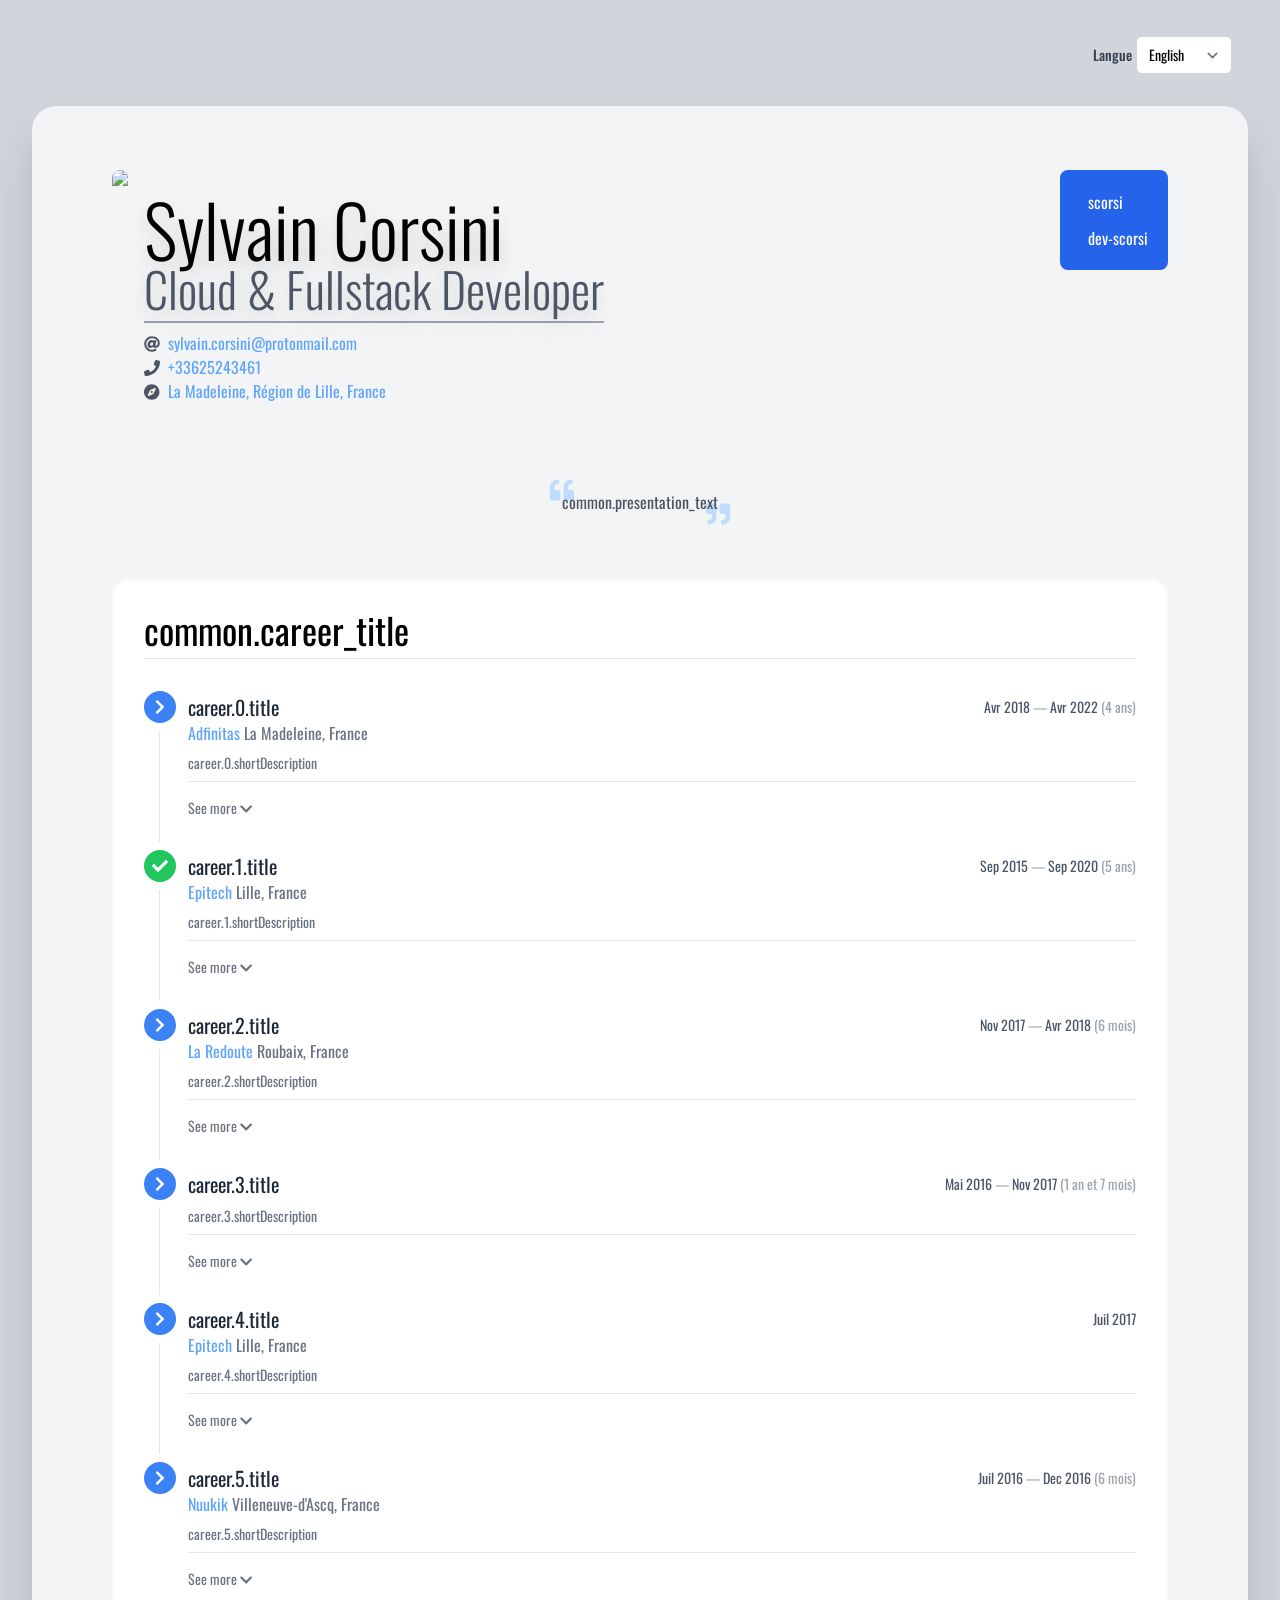
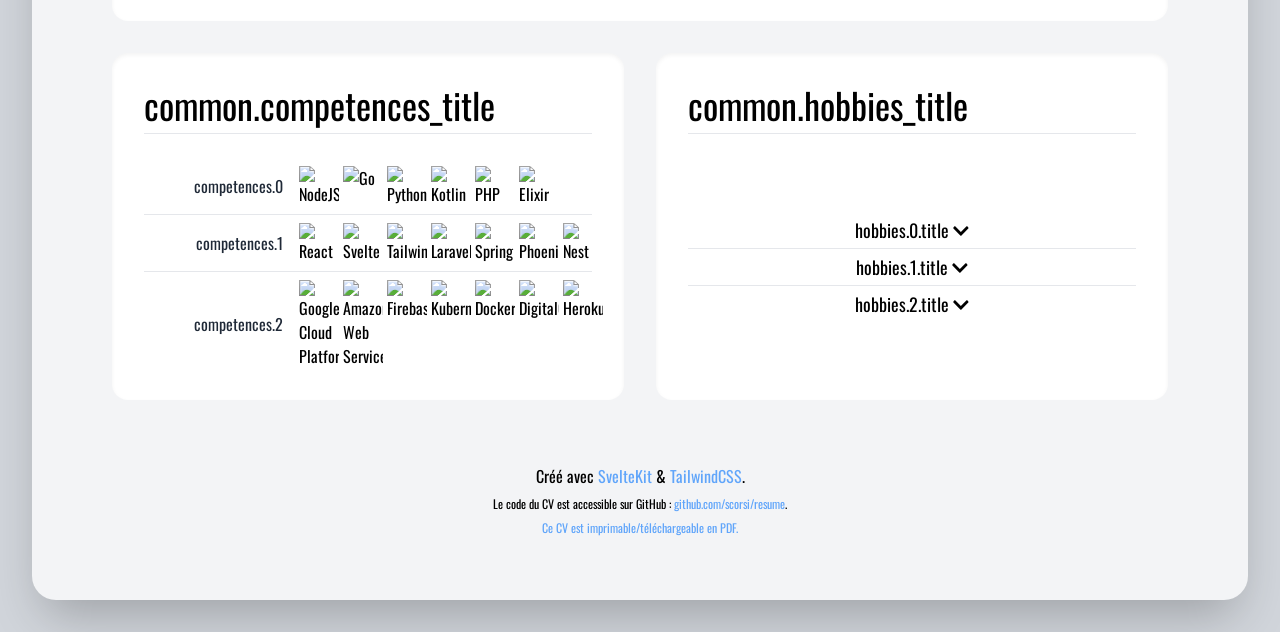
==== en/index.html @ 5e8c753b "Deploying to gh-pages from @ scorsi/resume@cdb790fc238e5018e1f8fc46936a801f0f5a28be 🚀" ====
<!DOCTYPE html>
<html lang="en" class="bg-gray-300 print:bg-white">
	<head>
		<meta charset="utf-8" />
		<meta name="description" content="" />
		<link rel="icon" href="https://scorsi.github.io/resume/favicon.png" />
		<meta name="viewport" content="width=device-width, initial-scale=1" />
		<title>Sylvain Corsini&#39;s Resume</title><link rel="preconnect" href="https://fonts.googleapis.com" data-svelte="svelte-1685nq6"><link rel="preconnect" href="https://fonts.gstatic.com" crossorigin data-svelte="svelte-1685nq6"><link href="https://fonts.googleapis.com/css2?family=Oswald:wght@200;300;400;500;600;700&display=swap" rel="stylesheet" data-svelte="svelte-1685nq6"><link rel="stylesheet" href="https://cdn.jsdelivr.net/gh/devicons/devicon@v2.14.0/devicon.min.css" data-svelte="svelte-1685nq6">

		

		<link rel="stylesheet" href="https://scorsi.github.io/resume/_app/assets/start-d5b4de3e.css">
		<link rel="stylesheet" href="https://scorsi.github.io/resume/_app/assets/vendor-8992211a.css">
		<link rel="stylesheet" href="https://scorsi.github.io/resume/_app/assets/pages/__layout.svelte-1203648f.css">
		<link rel="stylesheet" href="https://scorsi.github.io/resume/_app/assets/pages/_lang_.svelte-b125c2d3.css">
		<link rel="modulepreload" href="https://scorsi.github.io/resume/_app/start-e21147f0.js">
		<link rel="modulepreload" href="https://scorsi.github.io/resume/_app/chunks/vendor-33b74fc9.js">
		<link rel="modulepreload" href="https://scorsi.github.io/resume/_app/chunks/preload-helper-5f3a618f.js">
		<link rel="modulepreload" href="https://scorsi.github.io/resume/_app/chunks/paths-94b66ca7.js">
		<link rel="modulepreload" href="https://scorsi.github.io/resume/_app/pages/__layout.svelte-c050c61d.js">
		<link rel="modulepreload" href="https://scorsi.github.io/resume/_app/chunks/translations-b573868d.js">
		<link rel="modulepreload" href="https://scorsi.github.io/resume/_app/pages/_lang_.svelte-6d81fde6.js">

		<script type="module">
			import { start } from "https://scorsi.github.io/resume/_app/start-e21147f0.js";
			start({
				target: document.querySelector("#svelte"),
				paths: {"base":"/resume","assets":"https://scorsi.github.io/resume"},
				session: {},
				route: true,
				spa: false,
				trailing_slash: "never",
				hydrate: {
					status: 200,
					error: null,
					nodes: [
						import("https://scorsi.github.io/resume/_app/pages/__layout.svelte-c050c61d.js"),
						import("https://scorsi.github.io/resume/_app/pages/_lang_.svelte-6d81fde6.js")
					],
					url: new URL("http://prerender/en"),
					params: {lang:"en"}
				}
			});
		</script>
	</head>
	<body>
		<div id="svelte">




<section class="container mx-auto lg:px-8"><div class="sm:my-8 flex flex-row-reverse gap-4 items-center px-4 print:hidden"><div><span class="inline text-sm font-medium text-gray-700">Langue</span>
      <select id="location" name="location" class="mt-1 inline pl-3 pr-10 py-2 text-base border-gray-300 focus:outline-none focus:ring-indigo-500 focus:border-indigo-500 sm:text-sm rounded-md"><option  value="fr">Français</option><option selected value="en">English</option></select></div></div>

  <div class="bg-gray-100 px-2 py-4 sm:my-8 sm:px-20 sm:py-16 sm:rounded-3xl sm:shadow-2xl print:bg-white print:my-0 print:p-4 print:shadow-none"><section class="mx-6 sm:mx-0 print:mx-0 lg:flex print:flex text-center lg:text-left print:text-left items-center md:gap-4 print:gap-4"><img src="/resume/img.png" class="mx-auto lg:mx-0 print:mx-0 z-[10] rounded-full h-40 sm:h-48 lg:h-64 shadow-2xl print:shadow-none print:h-16">
  <ul class="divide-y lg:divide-y-2 divide-gray-400 bg-gray-200 print:bg-inherit lg:bg-inherit lg:rounded-none p-4 sm:px-10 pt-12 rounded-t-xl md:rounded-t-2xl -mt-10 lg:m-0 lg:p-0 print:m-0 print:p-0 z-0"><li class="py-1 lg:py-2 print:py-2 font-light text-shadow-lg print:text-shadow-none"><h1 class="text-4xl sm:text-5xl md:text-6xl xl:text-7xl print:text-xl">Sylvain Corsini</h1>
      <p class="text-xl sm:text-2xl md:text-3xl xl:text-5xl text-gray-600 print:text-lg">Cloud &amp; Fullstack Developer</p></li>
    <li class="py-1 lg:py-2 print:py-2 print:hidden"><ul class="text-gray-600 text-left"><li><svg id="" class="inline svelte-fa svelte-1cj2gr0" style="height:1em;vertical-align:-.125em;transform-origin:center;overflow:visible" viewBox="0 0 512 512" aria-hidden="true" role="img" xmlns="http://www.w3.org/2000/svg"><g transform="translate(256 256)" transform-origin="128 0"><g transform="translate(0,0) scale(1,1)"><path d="M256 8C118.941 8 8 118.919 8 256c0 137.059 110.919 248 248 248 48.154 0 95.342-14.14 135.408-40.223 12.005-7.815 14.625-24.288 5.552-35.372l-10.177-12.433c-7.671-9.371-21.179-11.667-31.373-5.129C325.92 429.757 291.314 440 256 440c-101.458 0-184-82.542-184-184S154.542 72 256 72c100.139 0 184 57.619 184 160 0 38.786-21.093 79.742-58.17 83.693-17.349-.454-16.91-12.857-13.476-30.024l23.433-121.11C394.653 149.75 383.308 136 368.225 136h-44.981a13.518 13.518 0 0 0-13.432 11.993l-.01.092c-14.697-17.901-40.448-21.775-59.971-21.775-74.58 0-137.831 62.234-137.831 151.46 0 65.303 36.785 105.87 96 105.87 26.984 0 57.369-15.637 74.991-38.333 9.522 34.104 40.613 34.103 70.71 34.103C462.609 379.41 504 307.798 504 232 504 95.653 394.023 8 256 8zm-21.68 304.43c-22.249 0-36.07-15.623-36.07-40.771 0-44.993 30.779-72.729 58.63-72.729 22.292 0 35.601 15.241 35.601 40.77 0 45.061-33.875 72.73-58.161 72.73z" fill="currentColor" transform="translate(-256 -256)"></path></g></g></svg>
          <a href="mailto:sylvain.corsini@protonmail.com" target="_blank" class="text-blue-400 ml-1">sylvain.corsini@protonmail.com
          </a></li>
        <li><svg id="" class="inline svelte-fa svelte-1cj2gr0" style="height:1em;vertical-align:-.125em;transform-origin:center;overflow:visible" viewBox="0 0 512 512" aria-hidden="true" role="img" xmlns="http://www.w3.org/2000/svg"><g transform="translate(256 256)" transform-origin="128 0"><g transform="translate(0,0) scale(1,1)"><path d="M493.4 24.6l-104-24c-11.3-2.6-22.9 3.3-27.5 13.9l-48 112c-4.2 9.8-1.4 21.3 6.9 28l60.6 49.6c-36 76.7-98.9 140.5-177.2 177.2l-49.6-60.6c-6.8-8.3-18.2-11.1-28-6.9l-112 48C3.9 366.5-2 378.1.6 389.4l24 104C27.1 504.2 36.7 512 48 512c256.1 0 464-207.5 464-464 0-11.2-7.7-20.9-18.6-23.4z" fill="currentColor" transform="translate(-256 -256)"></path></g></g></svg>
          <a href="tel:+33625243461" target="_blank" class="text-blue-400 ml-1">+33625243461
          </a></li>
        <li><svg id="" class="inline svelte-fa svelte-1cj2gr0" style="height:1em;vertical-align:-.125em;transform-origin:center;overflow:visible" viewBox="0 0 496 512" aria-hidden="true" role="img" xmlns="http://www.w3.org/2000/svg"><g transform="translate(248 256)" transform-origin="124 0"><g transform="translate(0,0) scale(1,1)"><path d="M225.38 233.37c-12.5 12.5-12.5 32.76 0 45.25 12.49 12.5 32.76 12.5 45.25 0 12.5-12.5 12.5-32.76 0-45.25-12.5-12.49-32.76-12.49-45.25 0zM248 8C111.03 8 0 119.03 0 256s111.03 248 248 248 248-111.03 248-248S384.97 8 248 8zm126.14 148.05L308.17 300.4a31.938 31.938 0 0 1-15.77 15.77l-144.34 65.97c-16.65 7.61-33.81-9.55-26.2-26.2l65.98-144.35a31.938 31.938 0 0 1 15.77-15.77l144.34-65.97c16.65-7.6 33.8 9.55 26.19 26.2z" fill="currentColor" transform="translate(-248 -256)"></path></g></g></svg>
          <a href="https://www.google.com/maps/place/La%20Madeleine/" target="_blank" class="text-blue-400 ml-1">La Madeleine, Région de Lille, France
          </a></li></ul></li></ul>
  <ul class="divide-y p-4 lg:divide-y-0 sm:ml-auto sm:place-self-start sm:px-10 lg:p-2 xl:p-4 rounded-b-xl md:rounded-b-2xl border lg:rounded-lg sm:border-none bg-blue-600 text-white print:hidden"><li class="flex items-center p-1 lg:rounded hover:bg-blue-400"><i class="devicon-github-plain lg:text-2xl"></i>
      <a href="https://github.com/scorsi" target="_blank" class="ml-2">scorsi</a></li>
    <li class="flex items-center lg:mt-1 p-1 lg:rounded hover:bg-blue-400"><i class="devicon-linkedin-plain lg:text-2xl"></i>
      <a href="https://www.linkedin.com/in/dev-scorsi/" target="_blank" class="ml-2">dev-scorsi</a></li></ul>
  <ul class="text-gray-600 text-xs text-right hidden ml-auto print:block"><li><a href="mailto:sylvain.corsini@protonmail.com" target="_blank" class="text-blue-400 mr-1">sylvain.corsini@protonmail.com
      </a>
      <svg id="" class="inline svelte-fa svelte-1cj2gr0" style="height:1em;vertical-align:-.125em;transform-origin:center;overflow:visible" viewBox="0 0 512 512" aria-hidden="true" role="img" xmlns="http://www.w3.org/2000/svg"><g transform="translate(256 256)" transform-origin="128 0"><g transform="translate(0,0) scale(1,1)"><path d="M256 8C118.941 8 8 118.919 8 256c0 137.059 110.919 248 248 248 48.154 0 95.342-14.14 135.408-40.223 12.005-7.815 14.625-24.288 5.552-35.372l-10.177-12.433c-7.671-9.371-21.179-11.667-31.373-5.129C325.92 429.757 291.314 440 256 440c-101.458 0-184-82.542-184-184S154.542 72 256 72c100.139 0 184 57.619 184 160 0 38.786-21.093 79.742-58.17 83.693-17.349-.454-16.91-12.857-13.476-30.024l23.433-121.11C394.653 149.75 383.308 136 368.225 136h-44.981a13.518 13.518 0 0 0-13.432 11.993l-.01.092c-14.697-17.901-40.448-21.775-59.971-21.775-74.58 0-137.831 62.234-137.831 151.46 0 65.303 36.785 105.87 96 105.87 26.984 0 57.369-15.637 74.991-38.333 9.522 34.104 40.613 34.103 70.71 34.103C462.609 379.41 504 307.798 504 232 504 95.653 394.023 8 256 8zm-21.68 304.43c-22.249 0-36.07-15.623-36.07-40.771 0-44.993 30.779-72.729 58.63-72.729 22.292 0 35.601 15.241 35.601 40.77 0 45.061-33.875 72.73-58.161 72.73z" fill="currentColor" transform="translate(-256 -256)"></path></g></g></svg></li>
    <li><a href="tel:+33625243461" target="_blank" class="text-blue-400 mr-1">+33625243461
      </a>
      <svg id="" class="inline svelte-fa svelte-1cj2gr0" style="height:1em;vertical-align:-.125em;transform-origin:center;overflow:visible" viewBox="0 0 512 512" aria-hidden="true" role="img" xmlns="http://www.w3.org/2000/svg"><g transform="translate(256 256)" transform-origin="128 0"><g transform="translate(0,0) scale(1,1)"><path d="M493.4 24.6l-104-24c-11.3-2.6-22.9 3.3-27.5 13.9l-48 112c-4.2 9.8-1.4 21.3 6.9 28l60.6 49.6c-36 76.7-98.9 140.5-177.2 177.2l-49.6-60.6c-6.8-8.3-18.2-11.1-28-6.9l-112 48C3.9 366.5-2 378.1.6 389.4l24 104C27.1 504.2 36.7 512 48 512c256.1 0 464-207.5 464-464 0-11.2-7.7-20.9-18.6-23.4z" fill="currentColor" transform="translate(-256 -256)"></path></g></g></svg></li>
    <li><a href="https://www.google.com/maps/place/La%20Madeleine/" target="_blank" class="text-blue-400 mr-1">La Madeleine, Région de Lille, France
      </a>
      <svg id="" class="inline svelte-fa svelte-1cj2gr0" style="height:1em;vertical-align:-.125em;transform-origin:center;overflow:visible" viewBox="0 0 496 512" aria-hidden="true" role="img" xmlns="http://www.w3.org/2000/svg"><g transform="translate(248 256)" transform-origin="124 0"><g transform="translate(0,0) scale(1,1)"><path d="M225.38 233.37c-12.5 12.5-12.5 32.76 0 45.25 12.49 12.5 32.76 12.5 45.25 0 12.5-12.5 12.5-32.76 0-45.25-12.5-12.49-32.76-12.49-45.25 0zM248 8C111.03 8 0 119.03 0 256s111.03 248 248 248 248-111.03 248-248S384.97 8 248 8zm126.14 148.05L308.17 300.4a31.938 31.938 0 0 1-15.77 15.77l-144.34 65.97c-16.65 7.61-33.81-9.55-26.2-26.2l65.98-144.35a31.938 31.938 0 0 1 15.77-15.77l144.34-65.97c16.65-7.6 33.8 9.55 26.19 26.2z" fill="currentColor" transform="translate(-248 -256)"></path></g></g></svg></li></ul>
  <div class="hidden rounded px-1 pb-1 text-center flex flex-col bg-blue-500 text-white print:block"><span class="text-xs">online version</span>
    <div class="px-1 py-0.5"><!-- HTML_TAG_START --><?xml version="1.0" standalone="yes"?>
<svg xmlns="http://www.w3.org/2000/svg" version="1.1" width="64" height="64">
  <rect x="0" y="0" width="64" height="64" style="fill:transparent;shape-rendering:crispEdges;"/>
  <path x="0" y="0" style="fill:white;shape-rendering:crispEdges;" d="M0,0 V1.73 H1.73 V0 H0 Z M1.73,0 V1.73 H3.46 V0 H1.73 Z M3.46,0 V1.73 H5.19 V0 H3.46 Z M5.19,0 V1.73 H6.92 V0 H5.19 Z M6.92,0 V1.73 H8.65 V0 H6.92 Z M8.65,0 V1.73 H10.38 V0 H8.65 Z M10.38,0 V1.73 H12.11 V0 H10.38 Z M17.30,0 V1.73 H19.03 V0 H17.30 Z M22.49,0 V1.73 H24.22 V0 H22.49 Z M31.14,0 V1.73 H32.86 V0 H31.14 Z M36.32,0 V1.73 H38.05 V0 H36.32 Z M38.05,0 V1.73 H39.78 V0 H38.05 Z M43.24,0 V1.73 H44.97 V0 H43.24 Z M48.43,0 V1.73 H50.16 V0 H48.43 Z M51.89,0 V1.73 H53.62 V0 H51.89 Z M53.62,0 V1.73 H55.35 V0 H53.62 Z M55.35,0 V1.73 H57.08 V0 H55.35 Z M57.08,0 V1.73 H58.81 V0 H57.08 Z M58.81,0 V1.73 H60.54 V0 H58.81 Z M60.54,0 V1.73 H62.27 V0 H60.54 Z M62.27,0 V1.73 H64 V0 H62.27 Z M0,1.73 V3.46 H1.73 V1.73 H0 Z M10.38,1.73 V3.46 H12.11 V1.73 H10.38 Z M15.57,1.73 V3.46 H17.30 V1.73 H15.57 Z M17.30,1.73 V3.46 H19.03 V1.73 H17.30 Z M19.03,1.73 V3.46 H20.76 V1.73 H19.03 Z M20.76,1.73 V3.46 H22.49 V1.73 H20.76 Z M22.49,1.73 V3.46 H24.22 V1.73 H22.49 Z M24.22,1.73 V3.46 H25.95 V1.73 H24.22 Z M27.68,1.73 V3.46 H29.41 V1.73 H27.68 Z M29.41,1.73 V3.46 H31.14 V1.73 H29.41 Z M32.86,1.73 V3.46 H34.59 V1.73 H32.86 Z M34.59,1.73 V3.46 H36.32 V1.73 H34.59 Z M48.43,1.73 V3.46 H50.16 V1.73 H48.43 Z M51.89,1.73 V3.46 H53.62 V1.73 H51.89 Z M62.27,1.73 V3.46 H64 V1.73 H62.27 Z M0,3.46 V5.19 H1.73 V3.46 H0 Z M3.46,3.46 V5.19 H5.19 V3.46 H3.46 Z M5.19,3.46 V5.19 H6.92 V3.46 H5.19 Z M6.92,3.46 V5.19 H8.65 V3.46 H6.92 Z M10.38,3.46 V5.19 H12.11 V3.46 H10.38 Z M17.30,3.46 V5.19 H19.03 V3.46 H17.30 Z M19.03,3.46 V5.19 H20.76 V3.46 H19.03 Z M20.76,3.46 V5.19 H22.49 V3.46 H20.76 Z M24.22,3.46 V5.19 H25.95 V3.46 H24.22 Z M27.68,3.46 V5.19 H29.41 V3.46 H27.68 Z M29.41,3.46 V5.19 H31.14 V3.46 H29.41 Z M31.14,3.46 V5.19 H32.86 V3.46 H31.14 Z M32.86,3.46 V5.19 H34.59 V3.46 H32.86 Z M38.05,3.46 V5.19 H39.78 V3.46 H38.05 Z M39.78,3.46 V5.19 H41.51 V3.46 H39.78 Z M41.51,3.46 V5.19 H43.24 V3.46 H41.51 Z M43.24,3.46 V5.19 H44.97 V3.46 H43.24 Z M44.97,3.46 V5.19 H46.70 V3.46 H44.97 Z M46.70,3.46 V5.19 H48.43 V3.46 H46.70 Z M48.43,3.46 V5.19 H50.16 V3.46 H48.43 Z M51.89,3.46 V5.19 H53.62 V3.46 H51.89 Z M55.35,3.46 V5.19 H57.08 V3.46 H55.35 Z M57.08,3.46 V5.19 H58.81 V3.46 H57.08 Z M58.81,3.46 V5.19 H60.54 V3.46 H58.81 Z M62.27,3.46 V5.19 H64 V3.46 H62.27 Z M0,5.19 V6.92 H1.73 V5.19 H0 Z M3.46,5.19 V6.92 H5.19 V5.19 H3.46 Z M5.19,5.19 V6.92 H6.92 V5.19 H5.19 Z M6.92,5.19 V6.92 H8.65 V5.19 H6.92 Z M10.38,5.19 V6.92 H12.11 V5.19 H10.38 Z M15.57,5.19 V6.92 H17.30 V5.19 H15.57 Z M17.30,5.19 V6.92 H19.03 V5.19 H17.30 Z M19.03,5.19 V6.92 H20.76 V5.19 H19.03 Z M27.68,5.19 V6.92 H29.41 V5.19 H27.68 Z M31.14,5.19 V6.92 H32.86 V5.19 H31.14 Z M32.86,5.19 V6.92 H34.59 V5.19 H32.86 Z M34.59,5.19 V6.92 H36.32 V5.19 H34.59 Z M39.78,5.19 V6.92 H41.51 V5.19 H39.78 Z M43.24,5.19 V6.92 H44.97 V5.19 H43.24 Z M44.97,5.19 V6.92 H46.70 V5.19 H44.97 Z M46.70,5.19 V6.92 H48.43 V5.19 H46.70 Z M48.43,5.19 V6.92 H50.16 V5.19 H48.43 Z M51.89,5.19 V6.92 H53.62 V5.19 H51.89 Z M55.35,5.19 V6.92 H57.08 V5.19 H55.35 Z M57.08,5.19 V6.92 H58.81 V5.19 H57.08 Z M58.81,5.19 V6.92 H60.54 V5.19 H58.81 Z M62.27,5.19 V6.92 H64 V5.19 H62.27 Z M0,6.92 V8.65 H1.73 V6.92 H0 Z M3.46,6.92 V8.65 H5.19 V6.92 H3.46 Z M5.19,6.92 V8.65 H6.92 V6.92 H5.19 Z M6.92,6.92 V8.65 H8.65 V6.92 H6.92 Z M10.38,6.92 V8.65 H12.11 V6.92 H10.38 Z M13.84,6.92 V8.65 H15.57 V6.92 H13.84 Z M20.76,6.92 V8.65 H22.49 V6.92 H20.76 Z M22.49,6.92 V8.65 H24.22 V6.92 H22.49 Z M24.22,6.92 V8.65 H25.95 V6.92 H24.22 Z M25.95,6.92 V8.65 H27.68 V6.92 H25.95 Z M27.68,6.92 V8.65 H29.41 V6.92 H27.68 Z M34.59,6.92 V8.65 H36.32 V6.92 H34.59 Z M38.05,6.92 V8.65 H39.78 V6.92 H38.05 Z M39.78,6.92 V8.65 H41.51 V6.92 H39.78 Z M43.24,6.92 V8.65 H44.97 V6.92 H43.24 Z M44.97,6.92 V8.65 H46.70 V6.92 H44.97 Z M51.89,6.92 V8.65 H53.62 V6.92 H51.89 Z M55.35,6.92 V8.65 H57.08 V6.92 H55.35 Z M57.08,6.92 V8.65 H58.81 V6.92 H57.08 Z M58.81,6.92 V8.65 H60.54 V6.92 H58.81 Z M62.27,6.92 V8.65 H64 V6.92 H62.27 Z M0,8.65 V10.38 H1.73 V8.65 H0 Z M10.38,8.65 V10.38 H12.11 V8.65 H10.38 Z M13.84,8.65 V10.38 H15.57 V8.65 H13.84 Z M15.57,8.65 V10.38 H17.30 V8.65 H15.57 Z M19.03,8.65 V10.38 H20.76 V8.65 H19.03 Z M22.49,8.65 V10.38 H24.22 V8.65 H22.49 Z M27.68,8.65 V10.38 H29.41 V8.65 H27.68 Z M32.86,8.65 V10.38 H34.59 V8.65 H32.86 Z M39.78,8.65 V10.38 H41.51 V8.65 H39.78 Z M43.24,8.65 V10.38 H44.97 V8.65 H43.24 Z M48.43,8.65 V10.38 H50.16 V8.65 H48.43 Z M51.89,8.65 V10.38 H53.62 V8.65 H51.89 Z M62.27,8.65 V10.38 H64 V8.65 H62.27 Z M0,10.38 V12.11 H1.73 V10.38 H0 Z M1.73,10.38 V12.11 H3.46 V10.38 H1.73 Z M3.46,10.38 V12.11 H5.19 V10.38 H3.46 Z M5.19,10.38 V12.11 H6.92 V10.38 H5.19 Z M6.92,10.38 V12.11 H8.65 V10.38 H6.92 Z M8.65,10.38 V12.11 H10.38 V10.38 H8.65 Z M10.38,10.38 V12.11 H12.11 V10.38 H10.38 Z M13.84,10.38 V12.11 H15.57 V10.38 H13.84 Z M17.30,10.38 V12.11 H19.03 V10.38 H17.30 Z M20.76,10.38 V12.11 H22.49 V10.38 H20.76 Z M24.22,10.38 V12.11 H25.95 V10.38 H24.22 Z M27.68,10.38 V12.11 H29.41 V10.38 H27.68 Z M31.14,10.38 V12.11 H32.86 V10.38 H31.14 Z M34.59,10.38 V12.11 H36.32 V10.38 H34.59 Z M38.05,10.38 V12.11 H39.78 V10.38 H38.05 Z M41.51,10.38 V12.11 H43.24 V10.38 H41.51 Z M44.97,10.38 V12.11 H46.70 V10.38 H44.97 Z M48.43,10.38 V12.11 H50.16 V10.38 H48.43 Z M51.89,10.38 V12.11 H53.62 V10.38 H51.89 Z M53.62,10.38 V12.11 H55.35 V10.38 H53.62 Z M55.35,10.38 V12.11 H57.08 V10.38 H55.35 Z M57.08,10.38 V12.11 H58.81 V10.38 H57.08 Z M58.81,10.38 V12.11 H60.54 V10.38 H58.81 Z M60.54,10.38 V12.11 H62.27 V10.38 H60.54 Z M62.27,10.38 V12.11 H64 V10.38 H62.27 Z M13.84,12.11 V13.84 H15.57 V12.11 H13.84 Z M15.57,12.11 V13.84 H17.30 V12.11 H15.57 Z M22.49,12.11 V13.84 H24.22 V12.11 H22.49 Z M24.22,12.11 V13.84 H25.95 V12.11 H24.22 Z M25.95,12.11 V13.84 H27.68 V12.11 H25.95 Z M29.41,12.11 V13.84 H31.14 V12.11 H29.41 Z M32.86,12.11 V13.84 H34.59 V12.11 H32.86 Z M34.59,12.11 V13.84 H36.32 V12.11 H34.59 Z M44.97,12.11 V13.84 H46.70 V12.11 H44.97 Z M46.70,12.11 V13.84 H48.43 V12.11 H46.70 Z M1.73,13.84 V15.57 H3.46 V13.84 H1.73 Z M8.65,13.84 V15.57 H10.38 V13.84 H8.65 Z M10.38,13.84 V15.57 H12.11 V13.84 H10.38 Z M12.11,13.84 V15.57 H13.84 V13.84 H12.11 Z M15.57,13.84 V15.57 H17.30 V13.84 H15.57 Z M17.30,13.84 V15.57 H19.03 V13.84 H17.30 Z M22.49,13.84 V15.57 H24.22 V13.84 H22.49 Z M25.95,13.84 V15.57 H27.68 V13.84 H25.95 Z M27.68,13.84 V15.57 H29.41 V13.84 H27.68 Z M29.41,13.84 V15.57 H31.14 V13.84 H29.41 Z M31.14,13.84 V15.57 H32.86 V13.84 H31.14 Z M34.59,13.84 V15.57 H36.32 V13.84 H34.59 Z M36.32,13.84 V15.57 H38.05 V13.84 H36.32 Z M39.78,13.84 V15.57 H41.51 V13.84 H39.78 Z M41.51,13.84 V15.57 H43.24 V13.84 H41.51 Z M43.24,13.84 V15.57 H44.97 V13.84 H43.24 Z M50.16,13.84 V15.57 H51.89 V13.84 H50.16 Z M51.89,13.84 V15.57 H53.62 V13.84 H51.89 Z M53.62,13.84 V15.57 H55.35 V13.84 H53.62 Z M55.35,13.84 V15.57 H57.08 V13.84 H55.35 Z M3.46,15.57 V17.30 H5.19 V15.57 H3.46 Z M5.19,15.57 V17.30 H6.92 V15.57 H5.19 Z M12.11,15.57 V17.30 H13.84 V15.57 H12.11 Z M13.84,15.57 V17.30 H15.57 V15.57 H13.84 Z M15.57,15.57 V17.30 H17.30 V15.57 H15.57 Z M19.03,15.57 V17.30 H20.76 V15.57 H19.03 Z M20.76,15.57 V17.30 H22.49 V15.57 H20.76 Z M24.22,15.57 V17.30 H25.95 V15.57 H24.22 Z M29.41,15.57 V17.30 H31.14 V15.57 H29.41 Z M31.14,15.57 V17.30 H32.86 V15.57 H31.14 Z M39.78,15.57 V17.30 H41.51 V15.57 H39.78 Z M41.51,15.57 V17.30 H43.24 V15.57 H41.51 Z M44.97,15.57 V17.30 H46.70 V15.57 H44.97 Z M48.43,15.57 V17.30 H50.16 V15.57 H48.43 Z M55.35,15.57 V17.30 H57.08 V15.57 H55.35 Z M58.81,15.57 V17.30 H60.54 V15.57 H58.81 Z M60.54,15.57 V17.30 H62.27 V15.57 H60.54 Z M0,17.30 V19.03 H1.73 V17.30 H0 Z M5.19,17.30 V19.03 H6.92 V17.30 H5.19 Z M6.92,17.30 V19.03 H8.65 V17.30 H6.92 Z M10.38,17.30 V19.03 H12.11 V17.30 H10.38 Z M22.49,17.30 V19.03 H24.22 V17.30 H22.49 Z M24.22,17.30 V19.03 H25.95 V17.30 H24.22 Z M25.95,17.30 V19.03 H27.68 V17.30 H25.95 Z M31.14,17.30 V19.03 H32.86 V17.30 H31.14 Z M34.59,17.30 V19.03 H36.32 V17.30 H34.59 Z M36.32,17.30 V19.03 H38.05 V17.30 H36.32 Z M38.05,17.30 V19.03 H39.78 V17.30 H38.05 Z M41.51,17.30 V19.03 H43.24 V17.30 H41.51 Z M43.24,17.30 V19.03 H44.97 V17.30 H43.24 Z M44.97,17.30 V19.03 H46.70 V17.30 H44.97 Z M46.70,17.30 V19.03 H48.43 V17.30 H46.70 Z M48.43,17.30 V19.03 H50.16 V17.30 H48.43 Z M50.16,17.30 V19.03 H51.89 V17.30 H50.16 Z M51.89,17.30 V19.03 H53.62 V17.30 H51.89 Z M55.35,17.30 V19.03 H57.08 V17.30 H55.35 Z M62.27,17.30 V19.03 H64 V17.30 H62.27 Z M1.73,19.03 V20.76 H3.46 V19.03 H1.73 Z M3.46,19.03 V20.76 H5.19 V19.03 H3.46 Z M13.84,19.03 V20.76 H15.57 V19.03 H13.84 Z M17.30,19.03 V20.76 H19.03 V19.03 H17.30 Z M29.41,19.03 V20.76 H31.14 V19.03 H29.41 Z M31.14,19.03 V20.76 H32.86 V19.03 H31.14 Z M34.59,19.03 V20.76 H36.32 V19.03 H34.59 Z M36.32,19.03 V20.76 H38.05 V19.03 H36.32 Z M41.51,19.03 V20.76 H43.24 V19.03 H41.51 Z M44.97,19.03 V20.76 H46.70 V19.03 H44.97 Z M46.70,19.03 V20.76 H48.43 V19.03 H46.70 Z M50.16,19.03 V20.76 H51.89 V19.03 H50.16 Z M51.89,19.03 V20.76 H53.62 V19.03 H51.89 Z M55.35,19.03 V20.76 H57.08 V19.03 H55.35 Z M57.08,19.03 V20.76 H58.81 V19.03 H57.08 Z M58.81,19.03 V20.76 H60.54 V19.03 H58.81 Z M60.54,19.03 V20.76 H62.27 V19.03 H60.54 Z M62.27,19.03 V20.76 H64 V19.03 H62.27 Z M1.73,20.76 V22.49 H3.46 V20.76 H1.73 Z M8.65,20.76 V22.49 H10.38 V20.76 H8.65 Z M10.38,20.76 V22.49 H12.11 V20.76 H10.38 Z M13.84,20.76 V22.49 H15.57 V20.76 H13.84 Z M24.22,20.76 V22.49 H25.95 V20.76 H24.22 Z M25.95,20.76 V22.49 H27.68 V20.76 H25.95 Z M27.68,20.76 V22.49 H29.41 V20.76 H27.68 Z M34.59,20.76 V22.49 H36.32 V20.76 H34.59 Z M39.78,20.76 V22.49 H41.51 V20.76 H39.78 Z M48.43,20.76 V22.49 H50.16 V20.76 H48.43 Z M53.62,20.76 V22.49 H55.35 V20.76 H53.62 Z M57.08,20.76 V22.49 H58.81 V20.76 H57.08 Z M1.73,22.49 V24.22 H3.46 V22.49 H1.73 Z M3.46,22.49 V24.22 H5.19 V22.49 H3.46 Z M12.11,22.49 V24.22 H13.84 V22.49 H12.11 Z M17.30,22.49 V24.22 H19.03 V22.49 H17.30 Z M19.03,22.49 V24.22 H20.76 V22.49 H19.03 Z M22.49,22.49 V24.22 H24.22 V22.49 H22.49 Z M24.22,22.49 V24.22 H25.95 V22.49 H24.22 Z M25.95,22.49 V24.22 H27.68 V22.49 H25.95 Z M32.86,22.49 V24.22 H34.59 V22.49 H32.86 Z M36.32,22.49 V24.22 H38.05 V22.49 H36.32 Z M41.51,22.49 V24.22 H43.24 V22.49 H41.51 Z M44.97,22.49 V24.22 H46.70 V22.49 H44.97 Z M46.70,22.49 V24.22 H48.43 V22.49 H46.70 Z M51.89,22.49 V24.22 H53.62 V22.49 H51.89 Z M53.62,22.49 V24.22 H55.35 V22.49 H53.62 Z M62.27,22.49 V24.22 H64 V22.49 H62.27 Z M3.46,24.22 V25.95 H5.19 V24.22 H3.46 Z M6.92,24.22 V25.95 H8.65 V24.22 H6.92 Z M8.65,24.22 V25.95 H10.38 V24.22 H8.65 Z M10.38,24.22 V25.95 H12.11 V24.22 H10.38 Z M12.11,24.22 V25.95 H13.84 V24.22 H12.11 Z M17.30,24.22 V25.95 H19.03 V24.22 H17.30 Z M22.49,24.22 V25.95 H24.22 V24.22 H22.49 Z M24.22,24.22 V25.95 H25.95 V24.22 H24.22 Z M25.95,24.22 V25.95 H27.68 V24.22 H25.95 Z M44.97,24.22 V25.95 H46.70 V24.22 H44.97 Z M46.70,24.22 V25.95 H48.43 V24.22 H46.70 Z M53.62,24.22 V25.95 H55.35 V24.22 H53.62 Z M55.35,24.22 V25.95 H57.08 V24.22 H55.35 Z M57.08,24.22 V25.95 H58.81 V24.22 H57.08 Z M60.54,24.22 V25.95 H62.27 V24.22 H60.54 Z M1.73,25.95 V27.68 H3.46 V25.95 H1.73 Z M3.46,25.95 V27.68 H5.19 V25.95 H3.46 Z M6.92,25.95 V27.68 H8.65 V25.95 H6.92 Z M12.11,25.95 V27.68 H13.84 V25.95 H12.11 Z M13.84,25.95 V27.68 H15.57 V25.95 H13.84 Z M15.57,25.95 V27.68 H17.30 V25.95 H15.57 Z M25.95,25.95 V27.68 H27.68 V25.95 H25.95 Z M27.68,25.95 V27.68 H29.41 V25.95 H27.68 Z M34.59,25.95 V27.68 H36.32 V25.95 H34.59 Z M36.32,25.95 V27.68 H38.05 V25.95 H36.32 Z M38.05,25.95 V27.68 H39.78 V25.95 H38.05 Z M41.51,25.95 V27.68 H43.24 V25.95 H41.51 Z M46.70,25.95 V27.68 H48.43 V25.95 H46.70 Z M48.43,25.95 V27.68 H50.16 V25.95 H48.43 Z M53.62,25.95 V27.68 H55.35 V25.95 H53.62 Z M58.81,25.95 V27.68 H60.54 V25.95 H58.81 Z M62.27,25.95 V27.68 H64 V25.95 H62.27 Z M0,27.68 V29.41 H1.73 V27.68 H0 Z M1.73,27.68 V29.41 H3.46 V27.68 H1.73 Z M3.46,27.68 V29.41 H5.19 V27.68 H3.46 Z M6.92,27.68 V29.41 H8.65 V27.68 H6.92 Z M10.38,27.68 V29.41 H12.11 V27.68 H10.38 Z M12.11,27.68 V29.41 H13.84 V27.68 H12.11 Z M13.84,27.68 V29.41 H15.57 V27.68 H13.84 Z M15.57,27.68 V29.41 H17.30 V27.68 H15.57 Z M19.03,27.68 V29.41 H20.76 V27.68 H19.03 Z M20.76,27.68 V29.41 H22.49 V27.68 H20.76 Z M22.49,27.68 V29.41 H24.22 V27.68 H22.49 Z M24.22,27.68 V29.41 H25.95 V27.68 H24.22 Z M25.95,27.68 V29.41 H27.68 V27.68 H25.95 Z M27.68,27.68 V29.41 H29.41 V27.68 H27.68 Z M29.41,27.68 V29.41 H31.14 V27.68 H29.41 Z M31.14,27.68 V29.41 H32.86 V27.68 H31.14 Z M34.59,27.68 V29.41 H36.32 V27.68 H34.59 Z M38.05,27.68 V29.41 H39.78 V27.68 H38.05 Z M41.51,27.68 V29.41 H43.24 V27.68 H41.51 Z M43.24,27.68 V29.41 H44.97 V27.68 H43.24 Z M46.70,27.68 V29.41 H48.43 V27.68 H46.70 Z M51.89,27.68 V29.41 H53.62 V27.68 H51.89 Z M58.81,27.68 V29.41 H60.54 V27.68 H58.81 Z M60.54,27.68 V29.41 H62.27 V27.68 H60.54 Z M62.27,27.68 V29.41 H64 V27.68 H62.27 Z M0,29.41 V31.14 H1.73 V29.41 H0 Z M1.73,29.41 V31.14 H3.46 V29.41 H1.73 Z M3.46,29.41 V31.14 H5.19 V29.41 H3.46 Z M6.92,29.41 V31.14 H8.65 V29.41 H6.92 Z M8.65,29.41 V31.14 H10.38 V29.41 H8.65 Z M12.11,29.41 V31.14 H13.84 V29.41 H12.11 Z M17.30,29.41 V31.14 H19.03 V29.41 H17.30 Z M20.76,29.41 V31.14 H22.49 V29.41 H20.76 Z M22.49,29.41 V31.14 H24.22 V29.41 H22.49 Z M24.22,29.41 V31.14 H25.95 V29.41 H24.22 Z M25.95,29.41 V31.14 H27.68 V29.41 H25.95 Z M31.14,29.41 V31.14 H32.86 V29.41 H31.14 Z M36.32,29.41 V31.14 H38.05 V29.41 H36.32 Z M43.24,29.41 V31.14 H44.97 V29.41 H43.24 Z M44.97,29.41 V31.14 H46.70 V29.41 H44.97 Z M50.16,29.41 V31.14 H51.89 V29.41 H50.16 Z M55.35,29.41 V31.14 H57.08 V29.41 H55.35 Z M1.73,31.14 V32.86 H3.46 V31.14 H1.73 Z M8.65,31.14 V32.86 H10.38 V31.14 H8.65 Z M10.38,31.14 V32.86 H12.11 V31.14 H10.38 Z M13.84,31.14 V32.86 H15.57 V31.14 H13.84 Z M19.03,31.14 V32.86 H20.76 V31.14 H19.03 Z M22.49,31.14 V32.86 H24.22 V31.14 H22.49 Z M24.22,31.14 V32.86 H25.95 V31.14 H24.22 Z M27.68,31.14 V32.86 H29.41 V31.14 H27.68 Z M34.59,31.14 V32.86 H36.32 V31.14 H34.59 Z M38.05,31.14 V32.86 H39.78 V31.14 H38.05 Z M41.51,31.14 V32.86 H43.24 V31.14 H41.51 Z M43.24,31.14 V32.86 H44.97 V31.14 H43.24 Z M44.97,31.14 V32.86 H46.70 V31.14 H44.97 Z M50.16,31.14 V32.86 H51.89 V31.14 H50.16 Z M51.89,31.14 V32.86 H53.62 V31.14 H51.89 Z M55.35,31.14 V32.86 H57.08 V31.14 H55.35 Z M57.08,31.14 V32.86 H58.81 V31.14 H57.08 Z M6.92,32.86 V34.59 H8.65 V32.86 H6.92 Z M8.65,32.86 V34.59 H10.38 V32.86 H8.65 Z M15.57,32.86 V34.59 H17.30 V32.86 H15.57 Z M17.30,32.86 V34.59 H19.03 V32.86 H17.30 Z M22.49,32.86 V34.59 H24.22 V32.86 H22.49 Z M25.95,32.86 V34.59 H27.68 V32.86 H25.95 Z M29.41,32.86 V34.59 H31.14 V32.86 H29.41 Z M31.14,32.86 V34.59 H32.86 V32.86 H31.14 Z M32.86,32.86 V34.59 H34.59 V32.86 H32.86 Z M34.59,32.86 V34.59 H36.32 V32.86 H34.59 Z M36.32,32.86 V34.59 H38.05 V32.86 H36.32 Z M38.05,32.86 V34.59 H39.78 V32.86 H38.05 Z M39.78,32.86 V34.59 H41.51 V32.86 H39.78 Z M41.51,32.86 V34.59 H43.24 V32.86 H41.51 Z M48.43,32.86 V34.59 H50.16 V32.86 H48.43 Z M50.16,32.86 V34.59 H51.89 V32.86 H50.16 Z M53.62,32.86 V34.59 H55.35 V32.86 H53.62 Z M55.35,32.86 V34.59 H57.08 V32.86 H55.35 Z M58.81,32.86 V34.59 H60.54 V32.86 H58.81 Z M62.27,32.86 V34.59 H64 V32.86 H62.27 Z M0,34.59 V36.32 H1.73 V34.59 H0 Z M3.46,34.59 V36.32 H5.19 V34.59 H3.46 Z M5.19,34.59 V36.32 H6.92 V34.59 H5.19 Z M8.65,34.59 V36.32 H10.38 V34.59 H8.65 Z M10.38,34.59 V36.32 H12.11 V34.59 H10.38 Z M12.11,34.59 V36.32 H13.84 V34.59 H12.11 Z M13.84,34.59 V36.32 H15.57 V34.59 H13.84 Z M15.57,34.59 V36.32 H17.30 V34.59 H15.57 Z M22.49,34.59 V36.32 H24.22 V34.59 H22.49 Z M27.68,34.59 V36.32 H29.41 V34.59 H27.68 Z M29.41,34.59 V36.32 H31.14 V34.59 H29.41 Z M31.14,34.59 V36.32 H32.86 V34.59 H31.14 Z M32.86,34.59 V36.32 H34.59 V34.59 H32.86 Z M34.59,34.59 V36.32 H36.32 V34.59 H34.59 Z M36.32,34.59 V36.32 H38.05 V34.59 H36.32 Z M38.05,34.59 V36.32 H39.78 V34.59 H38.05 Z M41.51,34.59 V36.32 H43.24 V34.59 H41.51 Z M44.97,34.59 V36.32 H46.70 V34.59 H44.97 Z M46.70,34.59 V36.32 H48.43 V34.59 H46.70 Z M48.43,34.59 V36.32 H50.16 V34.59 H48.43 Z M58.81,34.59 V36.32 H60.54 V34.59 H58.81 Z M0,36.32 V38.05 H1.73 V36.32 H0 Z M1.73,36.32 V38.05 H3.46 V36.32 H1.73 Z M3.46,36.32 V38.05 H5.19 V36.32 H3.46 Z M5.19,36.32 V38.05 H6.92 V36.32 H5.19 Z M6.92,36.32 V38.05 H8.65 V36.32 H6.92 Z M13.84,36.32 V38.05 H15.57 V36.32 H13.84 Z M22.49,36.32 V38.05 H24.22 V36.32 H22.49 Z M31.14,36.32 V38.05 H32.86 V36.32 H31.14 Z M34.59,36.32 V38.05 H36.32 V36.32 H34.59 Z M36.32,36.32 V38.05 H38.05 V36.32 H36.32 Z M39.78,36.32 V38.05 H41.51 V36.32 H39.78 Z M44.97,36.32 V38.05 H46.70 V36.32 H44.97 Z M51.89,36.32 V38.05 H53.62 V36.32 H51.89 Z M55.35,36.32 V38.05 H57.08 V36.32 H55.35 Z M58.81,36.32 V38.05 H60.54 V36.32 H58.81 Z M62.27,36.32 V38.05 H64 V36.32 H62.27 Z M0,38.05 V39.78 H1.73 V38.05 H0 Z M1.73,38.05 V39.78 H3.46 V38.05 H1.73 Z M8.65,38.05 V39.78 H10.38 V38.05 H8.65 Z M10.38,38.05 V39.78 H12.11 V38.05 H10.38 Z M15.57,38.05 V39.78 H17.30 V38.05 H15.57 Z M17.30,38.05 V39.78 H19.03 V38.05 H17.30 Z M19.03,38.05 V39.78 H20.76 V38.05 H19.03 Z M22.49,38.05 V39.78 H24.22 V38.05 H22.49 Z M24.22,38.05 V39.78 H25.95 V38.05 H24.22 Z M29.41,38.05 V39.78 H31.14 V38.05 H29.41 Z M39.78,38.05 V39.78 H41.51 V38.05 H39.78 Z M43.24,38.05 V39.78 H44.97 V38.05 H43.24 Z M44.97,38.05 V39.78 H46.70 V38.05 H44.97 Z M50.16,38.05 V39.78 H51.89 V38.05 H50.16 Z M51.89,38.05 V39.78 H53.62 V38.05 H51.89 Z M53.62,38.05 V39.78 H55.35 V38.05 H53.62 Z M55.35,38.05 V39.78 H57.08 V38.05 H55.35 Z M0,39.78 V41.51 H1.73 V39.78 H0 Z M6.92,39.78 V41.51 H8.65 V39.78 H6.92 Z M8.65,39.78 V41.51 H10.38 V39.78 H8.65 Z M24.22,39.78 V41.51 H25.95 V39.78 H24.22 Z M25.95,39.78 V41.51 H27.68 V39.78 H25.95 Z M27.68,39.78 V41.51 H29.41 V39.78 H27.68 Z M31.14,39.78 V41.51 H32.86 V39.78 H31.14 Z M32.86,39.78 V41.51 H34.59 V39.78 H32.86 Z M34.59,39.78 V41.51 H36.32 V39.78 H34.59 Z M36.32,39.78 V41.51 H38.05 V39.78 H36.32 Z M38.05,39.78 V41.51 H39.78 V39.78 H38.05 Z M39.78,39.78 V41.51 H41.51 V39.78 H39.78 Z M44.97,39.78 V41.51 H46.70 V39.78 H44.97 Z M46.70,39.78 V41.51 H48.43 V39.78 H46.70 Z M51.89,39.78 V41.51 H53.62 V39.78 H51.89 Z M55.35,39.78 V41.51 H57.08 V39.78 H55.35 Z M62.27,39.78 V41.51 H64 V39.78 H62.27 Z M0,41.51 V43.24 H1.73 V41.51 H0 Z M3.46,41.51 V43.24 H5.19 V41.51 H3.46 Z M5.19,41.51 V43.24 H6.92 V41.51 H5.19 Z M6.92,41.51 V43.24 H8.65 V41.51 H6.92 Z M10.38,41.51 V43.24 H12.11 V41.51 H10.38 Z M12.11,41.51 V43.24 H13.84 V41.51 H12.11 Z M13.84,41.51 V43.24 H15.57 V41.51 H13.84 Z M15.57,41.51 V43.24 H17.30 V41.51 H15.57 Z M19.03,41.51 V43.24 H20.76 V41.51 H19.03 Z M25.95,41.51 V43.24 H27.68 V41.51 H25.95 Z M29.41,41.51 V43.24 H31.14 V41.51 H29.41 Z M34.59,41.51 V43.24 H36.32 V41.51 H34.59 Z M36.32,41.51 V43.24 H38.05 V41.51 H36.32 Z M38.05,41.51 V43.24 H39.78 V41.51 H38.05 Z M39.78,41.51 V43.24 H41.51 V41.51 H39.78 Z M43.24,41.51 V43.24 H44.97 V41.51 H43.24 Z M44.97,41.51 V43.24 H46.70 V41.51 H44.97 Z M48.43,41.51 V43.24 H50.16 V41.51 H48.43 Z M50.16,41.51 V43.24 H51.89 V41.51 H50.16 Z M51.89,41.51 V43.24 H53.62 V41.51 H51.89 Z M53.62,41.51 V43.24 H55.35 V41.51 H53.62 Z M55.35,41.51 V43.24 H57.08 V41.51 H55.35 Z M60.54,41.51 V43.24 H62.27 V41.51 H60.54 Z M62.27,41.51 V43.24 H64 V41.51 H62.27 Z M0,43.24 V44.97 H1.73 V43.24 H0 Z M1.73,43.24 V44.97 H3.46 V43.24 H1.73 Z M5.19,43.24 V44.97 H6.92 V43.24 H5.19 Z M12.11,43.24 V44.97 H13.84 V43.24 H12.11 Z M13.84,43.24 V44.97 H15.57 V43.24 H13.84 Z M17.30,43.24 V44.97 H19.03 V43.24 H17.30 Z M36.32,43.24 V44.97 H38.05 V43.24 H36.32 Z M41.51,43.24 V44.97 H43.24 V43.24 H41.51 Z M43.24,43.24 V44.97 H44.97 V43.24 H43.24 Z M44.97,43.24 V44.97 H46.70 V43.24 H44.97 Z M50.16,43.24 V44.97 H51.89 V43.24 H50.16 Z M57.08,43.24 V44.97 H58.81 V43.24 H57.08 Z M0,44.97 V46.70 H1.73 V44.97 H0 Z M3.46,44.97 V46.70 H5.19 V44.97 H3.46 Z M5.19,44.97 V46.70 H6.92 V44.97 H5.19 Z M6.92,44.97 V46.70 H8.65 V44.97 H6.92 Z M10.38,44.97 V46.70 H12.11 V44.97 H10.38 Z M15.57,44.97 V46.70 H17.30 V44.97 H15.57 Z M17.30,44.97 V46.70 H19.03 V44.97 H17.30 Z M19.03,44.97 V46.70 H20.76 V44.97 H19.03 Z M31.14,44.97 V46.70 H32.86 V44.97 H31.14 Z M32.86,44.97 V46.70 H34.59 V44.97 H32.86 Z M36.32,44.97 V46.70 H38.05 V44.97 H36.32 Z M39.78,44.97 V46.70 H41.51 V44.97 H39.78 Z M41.51,44.97 V46.70 H43.24 V44.97 H41.51 Z M46.70,44.97 V46.70 H48.43 V44.97 H46.70 Z M50.16,44.97 V46.70 H51.89 V44.97 H50.16 Z M51.89,44.97 V46.70 H53.62 V44.97 H51.89 Z M53.62,44.97 V46.70 H55.35 V44.97 H53.62 Z M57.08,44.97 V46.70 H58.81 V44.97 H57.08 Z M58.81,44.97 V46.70 H60.54 V44.97 H58.81 Z M60.54,44.97 V46.70 H62.27 V44.97 H60.54 Z M62.27,44.97 V46.70 H64 V44.97 H62.27 Z M0,46.70 V48.43 H1.73 V46.70 H0 Z M3.46,46.70 V48.43 H5.19 V46.70 H3.46 Z M5.19,46.70 V48.43 H6.92 V46.70 H5.19 Z M6.92,46.70 V48.43 H8.65 V46.70 H6.92 Z M13.84,46.70 V48.43 H15.57 V46.70 H13.84 Z M17.30,46.70 V48.43 H19.03 V46.70 H17.30 Z M19.03,46.70 V48.43 H20.76 V46.70 H19.03 Z M22.49,46.70 V48.43 H24.22 V46.70 H22.49 Z M24.22,46.70 V48.43 H25.95 V46.70 H24.22 Z M29.41,46.70 V48.43 H31.14 V46.70 H29.41 Z M31.14,46.70 V48.43 H32.86 V46.70 H31.14 Z M32.86,46.70 V48.43 H34.59 V46.70 H32.86 Z M34.59,46.70 V48.43 H36.32 V46.70 H34.59 Z M36.32,46.70 V48.43 H38.05 V46.70 H36.32 Z M38.05,46.70 V48.43 H39.78 V46.70 H38.05 Z M41.51,46.70 V48.43 H43.24 V46.70 H41.51 Z M48.43,46.70 V48.43 H50.16 V46.70 H48.43 Z M50.16,46.70 V48.43 H51.89 V46.70 H50.16 Z M57.08,46.70 V48.43 H58.81 V46.70 H57.08 Z M60.54,46.70 V48.43 H62.27 V46.70 H60.54 Z M62.27,46.70 V48.43 H64 V46.70 H62.27 Z M0,48.43 V50.16 H1.73 V48.43 H0 Z M5.19,48.43 V50.16 H6.92 V48.43 H5.19 Z M8.65,48.43 V50.16 H10.38 V48.43 H8.65 Z M10.38,48.43 V50.16 H12.11 V48.43 H10.38 Z M13.84,48.43 V50.16 H15.57 V48.43 H13.84 Z M19.03,48.43 V50.16 H20.76 V48.43 H19.03 Z M20.76,48.43 V50.16 H22.49 V48.43 H20.76 Z M22.49,48.43 V50.16 H24.22 V48.43 H22.49 Z M25.95,48.43 V50.16 H27.68 V48.43 H25.95 Z M27.68,48.43 V50.16 H29.41 V48.43 H27.68 Z M29.41,48.43 V50.16 H31.14 V48.43 H29.41 Z M32.86,48.43 V50.16 H34.59 V48.43 H32.86 Z M38.05,48.43 V50.16 H39.78 V48.43 H38.05 Z M39.78,48.43 V50.16 H41.51 V48.43 H39.78 Z M43.24,48.43 V50.16 H44.97 V48.43 H43.24 Z M44.97,48.43 V50.16 H46.70 V48.43 H44.97 Z M48.43,48.43 V50.16 H50.16 V48.43 H48.43 Z M50.16,48.43 V50.16 H51.89 V48.43 H50.16 Z M51.89,48.43 V50.16 H53.62 V48.43 H51.89 Z M53.62,48.43 V50.16 H55.35 V48.43 H53.62 Z M55.35,48.43 V50.16 H57.08 V48.43 H55.35 Z M58.81,48.43 V50.16 H60.54 V48.43 H58.81 Z M17.30,50.16 V51.89 H19.03 V50.16 H17.30 Z M19.03,50.16 V51.89 H20.76 V50.16 H19.03 Z M20.76,50.16 V51.89 H22.49 V50.16 H20.76 Z M22.49,50.16 V51.89 H24.22 V50.16 H22.49 Z M25.95,50.16 V51.89 H27.68 V50.16 H25.95 Z M27.68,50.16 V51.89 H29.41 V50.16 H27.68 Z M31.14,50.16 V51.89 H32.86 V50.16 H31.14 Z M32.86,50.16 V51.89 H34.59 V50.16 H32.86 Z M34.59,50.16 V51.89 H36.32 V50.16 H34.59 Z M38.05,50.16 V51.89 H39.78 V50.16 H38.05 Z M43.24,50.16 V51.89 H44.97 V50.16 H43.24 Z M44.97,50.16 V51.89 H46.70 V50.16 H44.97 Z M48.43,50.16 V51.89 H50.16 V50.16 H48.43 Z M55.35,50.16 V51.89 H57.08 V50.16 H55.35 Z M62.27,50.16 V51.89 H64 V50.16 H62.27 Z M0,51.89 V53.62 H1.73 V51.89 H0 Z M1.73,51.89 V53.62 H3.46 V51.89 H1.73 Z M3.46,51.89 V53.62 H5.19 V51.89 H3.46 Z M5.19,51.89 V53.62 H6.92 V51.89 H5.19 Z M6.92,51.89 V53.62 H8.65 V51.89 H6.92 Z M8.65,51.89 V53.62 H10.38 V51.89 H8.65 Z M10.38,51.89 V53.62 H12.11 V51.89 H10.38 Z M13.84,51.89 V53.62 H15.57 V51.89 H13.84 Z M15.57,51.89 V53.62 H17.30 V51.89 H15.57 Z M20.76,51.89 V53.62 H22.49 V51.89 H20.76 Z M24.22,51.89 V53.62 H25.95 V51.89 H24.22 Z M25.95,51.89 V53.62 H27.68 V51.89 H25.95 Z M27.68,51.89 V53.62 H29.41 V51.89 H27.68 Z M32.86,51.89 V53.62 H34.59 V51.89 H32.86 Z M34.59,51.89 V53.62 H36.32 V51.89 H34.59 Z M41.51,51.89 V53.62 H43.24 V51.89 H41.51 Z M43.24,51.89 V53.62 H44.97 V51.89 H43.24 Z M46.70,51.89 V53.62 H48.43 V51.89 H46.70 Z M48.43,51.89 V53.62 H50.16 V51.89 H48.43 Z M51.89,51.89 V53.62 H53.62 V51.89 H51.89 Z M55.35,51.89 V53.62 H57.08 V51.89 H55.35 Z M57.08,51.89 V53.62 H58.81 V51.89 H57.08 Z M58.81,51.89 V53.62 H60.54 V51.89 H58.81 Z M0,53.62 V55.35 H1.73 V53.62 H0 Z M10.38,53.62 V55.35 H12.11 V53.62 H10.38 Z M13.84,53.62 V55.35 H15.57 V53.62 H13.84 Z M19.03,53.62 V55.35 H20.76 V53.62 H19.03 Z M24.22,53.62 V55.35 H25.95 V53.62 H24.22 Z M25.95,53.62 V55.35 H27.68 V53.62 H25.95 Z M27.68,53.62 V55.35 H29.41 V53.62 H27.68 Z M29.41,53.62 V55.35 H31.14 V53.62 H29.41 Z M31.14,53.62 V55.35 H32.86 V53.62 H31.14 Z M39.78,53.62 V55.35 H41.51 V53.62 H39.78 Z M43.24,53.62 V55.35 H44.97 V53.62 H43.24 Z M44.97,53.62 V55.35 H46.70 V53.62 H44.97 Z M48.43,53.62 V55.35 H50.16 V53.62 H48.43 Z M55.35,53.62 V55.35 H57.08 V53.62 H55.35 Z M57.08,53.62 V55.35 H58.81 V53.62 H57.08 Z M60.54,53.62 V55.35 H62.27 V53.62 H60.54 Z M0,55.35 V57.08 H1.73 V55.35 H0 Z M3.46,55.35 V57.08 H5.19 V55.35 H3.46 Z M5.19,55.35 V57.08 H6.92 V55.35 H5.19 Z M6.92,55.35 V57.08 H8.65 V55.35 H6.92 Z M10.38,55.35 V57.08 H12.11 V55.35 H10.38 Z M17.30,55.35 V57.08 H19.03 V55.35 H17.30 Z M19.03,55.35 V57.08 H20.76 V55.35 H19.03 Z M22.49,55.35 V57.08 H24.22 V55.35 H22.49 Z M24.22,55.35 V57.08 H25.95 V55.35 H24.22 Z M25.95,55.35 V57.08 H27.68 V55.35 H25.95 Z M29.41,55.35 V57.08 H31.14 V55.35 H29.41 Z M32.86,55.35 V57.08 H34.59 V55.35 H32.86 Z M36.32,55.35 V57.08 H38.05 V55.35 H36.32 Z M41.51,55.35 V57.08 H43.24 V55.35 H41.51 Z M43.24,55.35 V57.08 H44.97 V55.35 H43.24 Z M48.43,55.35 V57.08 H50.16 V55.35 H48.43 Z M50.16,55.35 V57.08 H51.89 V55.35 H50.16 Z M51.89,55.35 V57.08 H53.62 V55.35 H51.89 Z M53.62,55.35 V57.08 H55.35 V55.35 H53.62 Z M55.35,55.35 V57.08 H57.08 V55.35 H55.35 Z M60.54,55.35 V57.08 H62.27 V55.35 H60.54 Z M0,57.08 V58.81 H1.73 V57.08 H0 Z M3.46,57.08 V58.81 H5.19 V57.08 H3.46 Z M5.19,57.08 V58.81 H6.92 V57.08 H5.19 Z M6.92,57.08 V58.81 H8.65 V57.08 H6.92 Z M10.38,57.08 V58.81 H12.11 V57.08 H10.38 Z M19.03,57.08 V58.81 H20.76 V57.08 H19.03 Z M20.76,57.08 V58.81 H22.49 V57.08 H20.76 Z M24.22,57.08 V58.81 H25.95 V57.08 H24.22 Z M27.68,57.08 V58.81 H29.41 V57.08 H27.68 Z M31.14,57.08 V58.81 H32.86 V57.08 H31.14 Z M34.59,57.08 V58.81 H36.32 V57.08 H34.59 Z M43.24,57.08 V58.81 H44.97 V57.08 H43.24 Z M44.97,57.08 V58.81 H46.70 V57.08 H44.97 Z M50.16,57.08 V58.81 H51.89 V57.08 H50.16 Z M51.89,57.08 V58.81 H53.62 V57.08 H51.89 Z M55.35,57.08 V58.81 H57.08 V57.08 H55.35 Z M0,58.81 V60.54 H1.73 V58.81 H0 Z M3.46,58.81 V60.54 H5.19 V58.81 H3.46 Z M5.19,58.81 V60.54 H6.92 V58.81 H5.19 Z M6.92,58.81 V60.54 H8.65 V58.81 H6.92 Z M10.38,58.81 V60.54 H12.11 V58.81 H10.38 Z M17.30,58.81 V60.54 H19.03 V58.81 H17.30 Z M19.03,58.81 V60.54 H20.76 V58.81 H19.03 Z M22.49,58.81 V60.54 H24.22 V58.81 H22.49 Z M24.22,58.81 V60.54 H25.95 V58.81 H24.22 Z M25.95,58.81 V60.54 H27.68 V58.81 H25.95 Z M27.68,58.81 V60.54 H29.41 V58.81 H27.68 Z M32.86,58.81 V60.54 H34.59 V58.81 H32.86 Z M34.59,58.81 V60.54 H36.32 V58.81 H34.59 Z M36.32,58.81 V60.54 H38.05 V58.81 H36.32 Z M38.05,58.81 V60.54 H39.78 V58.81 H38.05 Z M39.78,58.81 V60.54 H41.51 V58.81 H39.78 Z M41.51,58.81 V60.54 H43.24 V58.81 H41.51 Z M43.24,58.81 V60.54 H44.97 V58.81 H43.24 Z M51.89,58.81 V60.54 H53.62 V58.81 H51.89 Z M53.62,58.81 V60.54 H55.35 V58.81 H53.62 Z M55.35,58.81 V60.54 H57.08 V58.81 H55.35 Z M60.54,58.81 V60.54 H62.27 V58.81 H60.54 Z M62.27,58.81 V60.54 H64 V58.81 H62.27 Z M0,60.54 V62.27 H1.73 V60.54 H0 Z M10.38,60.54 V62.27 H12.11 V60.54 H10.38 Z M13.84,60.54 V62.27 H15.57 V60.54 H13.84 Z M19.03,60.54 V62.27 H20.76 V60.54 H19.03 Z M20.76,60.54 V62.27 H22.49 V60.54 H20.76 Z M22.49,60.54 V62.27 H24.22 V60.54 H22.49 Z M27.68,60.54 V62.27 H29.41 V60.54 H27.68 Z M32.86,60.54 V62.27 H34.59 V60.54 H32.86 Z M39.78,60.54 V62.27 H41.51 V60.54 H39.78 Z M41.51,60.54 V62.27 H43.24 V60.54 H41.51 Z M44.97,60.54 V62.27 H46.70 V60.54 H44.97 Z M46.70,60.54 V62.27 H48.43 V60.54 H46.70 Z M58.81,60.54 V62.27 H60.54 V60.54 H58.81 Z M60.54,60.54 V62.27 H62.27 V60.54 H60.54 Z M62.27,60.54 V62.27 H64 V60.54 H62.27 Z M0,62.27 V64 H1.73 V62.27 H0 Z M1.73,62.27 V64 H3.46 V62.27 H1.73 Z M3.46,62.27 V64 H5.19 V62.27 H3.46 Z M5.19,62.27 V64 H6.92 V62.27 H5.19 Z M6.92,62.27 V64 H8.65 V62.27 H6.92 Z M8.65,62.27 V64 H10.38 V62.27 H8.65 Z M10.38,62.27 V64 H12.11 V62.27 H10.38 Z M19.03,62.27 V64 H20.76 V62.27 H19.03 Z M25.95,62.27 V64 H27.68 V62.27 H25.95 Z M34.59,62.27 V64 H36.32 V62.27 H34.59 Z M36.32,62.27 V64 H38.05 V62.27 H36.32 Z M38.05,62.27 V64 H39.78 V62.27 H38.05 Z M39.78,62.27 V64 H41.51 V62.27 H39.78 Z M46.70,62.27 V64 H48.43 V62.27 H46.70 Z M48.43,62.27 V64 H50.16 V62.27 H48.43 Z M53.62,62.27 V64 H55.35 V62.27 H53.62 Z M55.35,62.27 V64 H57.08 V62.27 H55.35 Z M62.27,62.27 V64 H64 V62.27 H62.27 Z " /></svg><!-- HTML_TAG_END --></div></div></section>
<hr class="hidden mt-2 print:block">
<div class="flex mt-8 sm:mt-16 print:mt-6 mx-10 sm:mx-0 print:mx-0"><div class="text-justify sm:text-center text-md text-gray-600 relative mx-auto print:text-xs print:text-left print:ml-20"><span class="absolute -left-3 -top-3 text-blue-200 text-2xl z-0 print:text-xl"><svg id="" class="svelte-fa svelte-1cj2gr0" style="height:1em;vertical-align:-.125em;transform-origin:center;overflow:visible" viewBox="0 0 512 512" aria-hidden="true" role="img" xmlns="http://www.w3.org/2000/svg"><g transform="translate(256 256)" transform-origin="128 0"><g transform="translate(0,0) scale(1,1)"><path d="M464 256h-80v-64c0-35.3 28.7-64 64-64h8c13.3 0 24-10.7 24-24V56c0-13.3-10.7-24-24-24h-8c-88.4 0-160 71.6-160 160v240c0 26.5 21.5 48 48 48h128c26.5 0 48-21.5 48-48V304c0-26.5-21.5-48-48-48zm-288 0H96v-64c0-35.3 28.7-64 64-64h8c13.3 0 24-10.7 24-24V56c0-13.3-10.7-24-24-24h-8C71.6 32 0 103.6 0 192v240c0 26.5 21.5 48 48 48h128c26.5 0 48-21.5 48-48V304c0-26.5-21.5-48-48-48z" fill="currentColor" transform="translate(-256 -256)"></path></g></g></svg></span>
    <span class="absolute -right-3 -bottom-3 text-blue-200 text-2xl z-0 hidden sm:block print:hidden"><svg id="" class="svelte-fa svelte-1cj2gr0" style="height:1em;vertical-align:-.125em;transform-origin:center;overflow:visible" viewBox="0 0 512 512" aria-hidden="true" role="img" xmlns="http://www.w3.org/2000/svg"><g transform="translate(256 256)" transform-origin="128 0"><g transform="translate(0,0) scale(1,1)"><path d="M464 32H336c-26.5 0-48 21.5-48 48v128c0 26.5 21.5 48 48 48h80v64c0 35.3-28.7 64-64 64h-8c-13.3 0-24 10.7-24 24v48c0 13.3 10.7 24 24 24h8c88.4 0 160-71.6 160-160V80c0-26.5-21.5-48-48-48zm-288 0H48C21.5 32 0 53.5 0 80v128c0 26.5 21.5 48 48 48h80v64c0 35.3-28.7 64-64 64h-8c-13.3 0-24 10.7-24 24v48c0 13.3 10.7 24 24 24h8c88.4 0 160-71.6 160-160V80c0-26.5-21.5-48-48-48z" fill="currentColor" transform="translate(-256 -256)"></path></g></g></svg></span>
    <p class="relative z-1"><!-- HTML_TAG_START -->common.presentation_text<!-- HTML_TAG_END --></p></div></div>
    <div class="mt-8 md:mt-16 print:mt-8"><section class="flex flex-col mx-6 sm:mx-0 print:mx-0 bg-white rounded-xl md:rounded-2xl p-8 shadow-inner print:p-4 print:rounded-lg print:border print:shadow-none"><div class="text-xl sm:text-2xl md:text-4xl print:text-xl"><h2 slot="title">common.career_title</h2></div>
  <hr class="mb-4 sm:mb-6 md:mb-8 mt-2 print:mb-4">
  <div class="w-full grow flex"><div class="w-full self-center"><ul class="-mb-8 print:-mb-4" slot="content"><li><div class="relative pb-8 print:pb-4"><span class="absolute top-4 left-4 -ml-px h-full w-px bg-gray-200 print:left-3" aria-hidden="true"></span>
          <div class="relative flex space-x-3 print:space-x-2"><div><span class="h-8 w-8 rounded-full bg-blue-500 flex items-center justify-center ring-8 ring-white text-white print:h-6 print:w-6 print:text-xs"><svg id="" class="svelte-fa svelte-1cj2gr0" style="height:1em;vertical-align:-.125em;transform-origin:center;overflow:visible" viewBox="0 0 320 512" aria-hidden="true" role="img" xmlns="http://www.w3.org/2000/svg"><g transform="translate(160 256)" transform-origin="80 0"><g transform="translate(0,0) scale(1,1)"><path d="M285.476 272.971L91.132 467.314c-9.373 9.373-24.569 9.373-33.941 0l-22.667-22.667c-9.357-9.357-9.375-24.522-.04-33.901L188.505 256 34.484 101.255c-9.335-9.379-9.317-24.544.04-33.901l22.667-22.667c9.373-9.373 24.569-9.373 33.941 0L285.475 239.03c9.373 9.372 9.373 24.568.001 33.941z" fill="currentColor" transform="translate(-160 -256)"></path></g></g></svg>
              </span></div>
            <div class="min-w-0 flex-1 flex flex-col pt-1.5"><div class="md:flex justify-between md:space-x-4"><div class="-mt-1 print:-mt-2"><h3 class="sm:text-lg md:text-xl text-gray-800 print:text-md print:inline">career.0.title</h3>
                  <h4 class="print:text-xs print:inline"><a href="https://adfinitas.fr/" target="_blank" class="text-blue-400">Adfinitas</a>
                      <span class="text-gray-500">La Madeleine, France</span>
                    </h4></div>
                <div class="md:text-right text-xs md:text-sm whitespace-nowrap text-gray-600 print:text-xs">Avr 2018 <span class="text-gray-400">—</span> Avr 2022
                    <span class="text-gray-400">(4 ans)</span>
                </div></div>
              <div class="w-full text-sm text-gray-500 print:text-xs print:-mt-2"><p class="mt-2">career.0.shortDescription</p>
                <div class="print:hidden"><hr class="mt-2">
                  <p class="mt-2 hidden"><!-- HTML_TAG_START -->career.0.longDescription<!-- HTML_TAG_END --></p>
                  <a class="mt-4 block cursor-pointer">See more
                    <svg id="" class="inline svelte-fa svelte-1cj2gr0" style="height:1em;vertical-align:-.125em;transform-origin:center;overflow:visible" viewBox="0 0 448 512" aria-hidden="true" role="img" xmlns="http://www.w3.org/2000/svg"><g transform="translate(224 256)" transform-origin="112 0"><g transform="translate(0,0) scale(1,1)"><path d="M207.029 381.476L12.686 187.132c-9.373-9.373-9.373-24.569 0-33.941l22.667-22.667c9.357-9.357 24.522-9.375 33.901-.04L224 284.505l154.745-154.021c9.379-9.335 24.544-9.317 33.901.04l22.667 22.667c9.373 9.373 9.373 24.569 0 33.941L240.971 381.476c-9.373 9.372-24.569 9.372-33.942 0z" fill="currentColor" transform="translate(-224 -256)"></path></g></g></svg>
                  </a></div>
              </div></div>
          </div></div>
      </li><li><div class="relative pb-8 print:pb-4"><span class="absolute top-4 left-4 -ml-px h-full w-px bg-gray-200 print:left-3" aria-hidden="true"></span>
          <div class="relative flex space-x-3 print:space-x-2"><div><span class="h-8 w-8 rounded-full bg-green-500 flex items-center justify-center ring-8 ring-white text-white print:h-6 print:w-6 print:text-xs"><svg id="" class="svelte-fa svelte-1cj2gr0" style="height:1em;vertical-align:-.125em;transform-origin:center;overflow:visible" viewBox="0 0 512 512" aria-hidden="true" role="img" xmlns="http://www.w3.org/2000/svg"><g transform="translate(256 256)" transform-origin="128 0"><g transform="translate(0,0) scale(1,1)"><path d="M173.898 439.404l-166.4-166.4c-9.997-9.997-9.997-26.206 0-36.204l36.203-36.204c9.997-9.998 26.207-9.998 36.204 0L192 312.69 432.095 72.596c9.997-9.997 26.207-9.997 36.204 0l36.203 36.204c9.997 9.997 9.997 26.206 0 36.204l-294.4 294.401c-9.998 9.997-26.207 9.997-36.204-.001z" fill="currentColor" transform="translate(-256 -256)"></path></g></g></svg>
              </span></div>
            <div class="min-w-0 flex-1 flex flex-col pt-1.5"><div class="md:flex justify-between md:space-x-4"><div class="-mt-1 print:-mt-2"><h3 class="sm:text-lg md:text-xl text-gray-800 print:text-md print:inline">career.1.title</h3>
                  <h4 class="print:text-xs print:inline"><a href="https://www.epitech.eu/" target="_blank" class="text-blue-400">Epitech</a>
                      <span class="text-gray-500">Lille, France</span>
                    </h4></div>
                <div class="md:text-right text-xs md:text-sm whitespace-nowrap text-gray-600 print:text-xs">Sep 2015 <span class="text-gray-400">—</span> Sep 2020
                    <span class="text-gray-400">(5 ans)</span>
                </div></div>
              <div class="w-full text-sm text-gray-500 print:text-xs print:-mt-2"><p class="mt-2">career.1.shortDescription</p>
                <div class="print:hidden"><hr class="mt-2">
                  <p class="mt-2 hidden"><!-- HTML_TAG_START -->career.1.longDescription<!-- HTML_TAG_END --></p>
                  <a class="mt-4 block cursor-pointer">See more
                    <svg id="" class="inline svelte-fa svelte-1cj2gr0" style="height:1em;vertical-align:-.125em;transform-origin:center;overflow:visible" viewBox="0 0 448 512" aria-hidden="true" role="img" xmlns="http://www.w3.org/2000/svg"><g transform="translate(224 256)" transform-origin="112 0"><g transform="translate(0,0) scale(1,1)"><path d="M207.029 381.476L12.686 187.132c-9.373-9.373-9.373-24.569 0-33.941l22.667-22.667c9.357-9.357 24.522-9.375 33.901-.04L224 284.505l154.745-154.021c9.379-9.335 24.544-9.317 33.901.04l22.667 22.667c9.373 9.373 9.373 24.569 0 33.941L240.971 381.476c-9.373 9.372-24.569 9.372-33.942 0z" fill="currentColor" transform="translate(-224 -256)"></path></g></g></svg>
                  </a></div>
              </div></div>
          </div></div>
      </li><li><div class="relative pb-8 print:pb-4"><span class="absolute top-4 left-4 -ml-px h-full w-px bg-gray-200 print:left-3" aria-hidden="true"></span>
          <div class="relative flex space-x-3 print:space-x-2"><div><span class="h-8 w-8 rounded-full bg-blue-500 flex items-center justify-center ring-8 ring-white text-white print:h-6 print:w-6 print:text-xs"><svg id="" class="svelte-fa svelte-1cj2gr0" style="height:1em;vertical-align:-.125em;transform-origin:center;overflow:visible" viewBox="0 0 320 512" aria-hidden="true" role="img" xmlns="http://www.w3.org/2000/svg"><g transform="translate(160 256)" transform-origin="80 0"><g transform="translate(0,0) scale(1,1)"><path d="M285.476 272.971L91.132 467.314c-9.373 9.373-24.569 9.373-33.941 0l-22.667-22.667c-9.357-9.357-9.375-24.522-.04-33.901L188.505 256 34.484 101.255c-9.335-9.379-9.317-24.544.04-33.901l22.667-22.667c9.373-9.373 24.569-9.373 33.941 0L285.475 239.03c9.373 9.372 9.373 24.568.001 33.941z" fill="currentColor" transform="translate(-160 -256)"></path></g></g></svg>
              </span></div>
            <div class="min-w-0 flex-1 flex flex-col pt-1.5"><div class="md:flex justify-between md:space-x-4"><div class="-mt-1 print:-mt-2"><h3 class="sm:text-lg md:text-xl text-gray-800 print:text-md print:inline">career.2.title</h3>
                  <h4 class="print:text-xs print:inline"><a href="https://www.laredoute.fr/" target="_blank" class="text-blue-400">La Redoute</a>
                      <span class="text-gray-500">Roubaix, France</span>
                    </h4></div>
                <div class="md:text-right text-xs md:text-sm whitespace-nowrap text-gray-600 print:text-xs">Nov 2017 <span class="text-gray-400">—</span> Avr 2018
                    <span class="text-gray-400">(6 mois)</span>
                </div></div>
              <div class="w-full text-sm text-gray-500 print:text-xs print:-mt-2"><p class="mt-2">career.2.shortDescription</p>
                <div class="print:hidden"><hr class="mt-2">
                  <p class="mt-2 hidden"><!-- HTML_TAG_START -->career.2.longDescription<!-- HTML_TAG_END --></p>
                  <a class="mt-4 block cursor-pointer">See more
                    <svg id="" class="inline svelte-fa svelte-1cj2gr0" style="height:1em;vertical-align:-.125em;transform-origin:center;overflow:visible" viewBox="0 0 448 512" aria-hidden="true" role="img" xmlns="http://www.w3.org/2000/svg"><g transform="translate(224 256)" transform-origin="112 0"><g transform="translate(0,0) scale(1,1)"><path d="M207.029 381.476L12.686 187.132c-9.373-9.373-9.373-24.569 0-33.941l22.667-22.667c9.357-9.357 24.522-9.375 33.901-.04L224 284.505l154.745-154.021c9.379-9.335 24.544-9.317 33.901.04l22.667 22.667c9.373 9.373 9.373 24.569 0 33.941L240.971 381.476c-9.373 9.372-24.569 9.372-33.942 0z" fill="currentColor" transform="translate(-224 -256)"></path></g></g></svg>
                  </a></div>
              </div></div>
          </div></div>
      </li><li><div class="relative pb-8 print:pb-4"><span class="absolute top-4 left-4 -ml-px h-full w-px bg-gray-200 print:left-3" aria-hidden="true"></span>
          <div class="relative flex space-x-3 print:space-x-2"><div><span class="h-8 w-8 rounded-full bg-blue-500 flex items-center justify-center ring-8 ring-white text-white print:h-6 print:w-6 print:text-xs"><svg id="" class="svelte-fa svelte-1cj2gr0" style="height:1em;vertical-align:-.125em;transform-origin:center;overflow:visible" viewBox="0 0 320 512" aria-hidden="true" role="img" xmlns="http://www.w3.org/2000/svg"><g transform="translate(160 256)" transform-origin="80 0"><g transform="translate(0,0) scale(1,1)"><path d="M285.476 272.971L91.132 467.314c-9.373 9.373-24.569 9.373-33.941 0l-22.667-22.667c-9.357-9.357-9.375-24.522-.04-33.901L188.505 256 34.484 101.255c-9.335-9.379-9.317-24.544.04-33.901l22.667-22.667c9.373-9.373 24.569-9.373 33.941 0L285.475 239.03c9.373 9.372 9.373 24.568.001 33.941z" fill="currentColor" transform="translate(-160 -256)"></path></g></g></svg>
              </span></div>
            <div class="min-w-0 flex-1 flex flex-col pt-1.5"><div class="md:flex justify-between md:space-x-4"><div class="-mt-1 print:-mt-2"><h3 class="sm:text-lg md:text-xl text-gray-800 print:text-md print:inline">career.3.title</h3>
                  </div>
                <div class="md:text-right text-xs md:text-sm whitespace-nowrap text-gray-600 print:text-xs">Mai 2016 <span class="text-gray-400">—</span> Nov 2017
                    <span class="text-gray-400">(1 an et 7 mois)</span>
                </div></div>
              <div class="w-full text-sm text-gray-500 print:text-xs print:-mt-2"><p class="mt-2">career.3.shortDescription</p>
                <div class="print:hidden"><hr class="mt-2">
                  <p class="mt-2 hidden"><!-- HTML_TAG_START -->career.3.longDescription<!-- HTML_TAG_END --></p>
                  <a class="mt-4 block cursor-pointer">See more
                    <svg id="" class="inline svelte-fa svelte-1cj2gr0" style="height:1em;vertical-align:-.125em;transform-origin:center;overflow:visible" viewBox="0 0 448 512" aria-hidden="true" role="img" xmlns="http://www.w3.org/2000/svg"><g transform="translate(224 256)" transform-origin="112 0"><g transform="translate(0,0) scale(1,1)"><path d="M207.029 381.476L12.686 187.132c-9.373-9.373-9.373-24.569 0-33.941l22.667-22.667c9.357-9.357 24.522-9.375 33.901-.04L224 284.505l154.745-154.021c9.379-9.335 24.544-9.317 33.901.04l22.667 22.667c9.373 9.373 9.373 24.569 0 33.941L240.971 381.476c-9.373 9.372-24.569 9.372-33.942 0z" fill="currentColor" transform="translate(-224 -256)"></path></g></g></svg>
                  </a></div>
              </div></div>
          </div></div>
      </li><li><div class="relative pb-8 print:pb-4"><span class="absolute top-4 left-4 -ml-px h-full w-px bg-gray-200 print:left-3" aria-hidden="true"></span>
          <div class="relative flex space-x-3 print:space-x-2"><div><span class="h-8 w-8 rounded-full bg-blue-500 flex items-center justify-center ring-8 ring-white text-white print:h-6 print:w-6 print:text-xs"><svg id="" class="svelte-fa svelte-1cj2gr0" style="height:1em;vertical-align:-.125em;transform-origin:center;overflow:visible" viewBox="0 0 320 512" aria-hidden="true" role="img" xmlns="http://www.w3.org/2000/svg"><g transform="translate(160 256)" transform-origin="80 0"><g transform="translate(0,0) scale(1,1)"><path d="M285.476 272.971L91.132 467.314c-9.373 9.373-24.569 9.373-33.941 0l-22.667-22.667c-9.357-9.357-9.375-24.522-.04-33.901L188.505 256 34.484 101.255c-9.335-9.379-9.317-24.544.04-33.901l22.667-22.667c9.373-9.373 24.569-9.373 33.941 0L285.475 239.03c9.373 9.372 9.373 24.568.001 33.941z" fill="currentColor" transform="translate(-160 -256)"></path></g></g></svg>
              </span></div>
            <div class="min-w-0 flex-1 flex flex-col pt-1.5"><div class="md:flex justify-between md:space-x-4"><div class="-mt-1 print:-mt-2"><h3 class="sm:text-lg md:text-xl text-gray-800 print:text-md print:inline">career.4.title</h3>
                  <h4 class="print:text-xs print:inline"><a href="https://www.epitech.eu/" target="_blank" class="text-blue-400">Epitech</a>
                      <span class="text-gray-500">Lille, France</span>
                    </h4></div>
                <div class="md:text-right text-xs md:text-sm whitespace-nowrap text-gray-600 print:text-xs">Juil 2017
                </div></div>
              <div class="w-full text-sm text-gray-500 print:text-xs print:-mt-2"><p class="mt-2">career.4.shortDescription</p>
                <div class="print:hidden"><hr class="mt-2">
                  <p class="mt-2 hidden"><!-- HTML_TAG_START -->career.4.longDescription<!-- HTML_TAG_END --></p>
                  <a class="mt-4 block cursor-pointer">See more
                    <svg id="" class="inline svelte-fa svelte-1cj2gr0" style="height:1em;vertical-align:-.125em;transform-origin:center;overflow:visible" viewBox="0 0 448 512" aria-hidden="true" role="img" xmlns="http://www.w3.org/2000/svg"><g transform="translate(224 256)" transform-origin="112 0"><g transform="translate(0,0) scale(1,1)"><path d="M207.029 381.476L12.686 187.132c-9.373-9.373-9.373-24.569 0-33.941l22.667-22.667c9.357-9.357 24.522-9.375 33.901-.04L224 284.505l154.745-154.021c9.379-9.335 24.544-9.317 33.901.04l22.667 22.667c9.373 9.373 9.373 24.569 0 33.941L240.971 381.476c-9.373 9.372-24.569 9.372-33.942 0z" fill="currentColor" transform="translate(-224 -256)"></path></g></g></svg>
                  </a></div>
              </div></div>
          </div></div>
      </li><li><div class="relative pb-8 print:pb-4">
          <div class="relative flex space-x-3 print:space-x-2"><div><span class="h-8 w-8 rounded-full bg-blue-500 flex items-center justify-center ring-8 ring-white text-white print:h-6 print:w-6 print:text-xs"><svg id="" class="svelte-fa svelte-1cj2gr0" style="height:1em;vertical-align:-.125em;transform-origin:center;overflow:visible" viewBox="0 0 320 512" aria-hidden="true" role="img" xmlns="http://www.w3.org/2000/svg"><g transform="translate(160 256)" transform-origin="80 0"><g transform="translate(0,0) scale(1,1)"><path d="M285.476 272.971L91.132 467.314c-9.373 9.373-24.569 9.373-33.941 0l-22.667-22.667c-9.357-9.357-9.375-24.522-.04-33.901L188.505 256 34.484 101.255c-9.335-9.379-9.317-24.544.04-33.901l22.667-22.667c9.373-9.373 24.569-9.373 33.941 0L285.475 239.03c9.373 9.372 9.373 24.568.001 33.941z" fill="currentColor" transform="translate(-160 -256)"></path></g></g></svg>
              </span></div>
            <div class="min-w-0 flex-1 flex flex-col pt-1.5"><div class="md:flex justify-between md:space-x-4"><div class="-mt-1 print:-mt-2"><h3 class="sm:text-lg md:text-xl text-gray-800 print:text-md print:inline">career.5.title</h3>
                  <h4 class="print:text-xs print:inline"><a href="https://www.nuukik.com/" target="_blank" class="text-blue-400">Nuukik</a>
                      <span class="text-gray-500">Villeneuve-d&#39;Ascq, France</span>
                    </h4></div>
                <div class="md:text-right text-xs md:text-sm whitespace-nowrap text-gray-600 print:text-xs">Juil 2016 <span class="text-gray-400">—</span> Dec 2016
                    <span class="text-gray-400">(6 mois)</span>
                </div></div>
              <div class="w-full text-sm text-gray-500 print:text-xs print:-mt-2"><p class="mt-2">career.5.shortDescription</p>
                <div class="print:hidden"><hr class="mt-2">
                  <p class="mt-2 hidden"><!-- HTML_TAG_START -->career.5.longDescription<!-- HTML_TAG_END --></p>
                  <a class="mt-4 block cursor-pointer">See more
                    <svg id="" class="inline svelte-fa svelte-1cj2gr0" style="height:1em;vertical-align:-.125em;transform-origin:center;overflow:visible" viewBox="0 0 448 512" aria-hidden="true" role="img" xmlns="http://www.w3.org/2000/svg"><g transform="translate(224 256)" transform-origin="112 0"><g transform="translate(0,0) scale(1,1)"><path d="M207.029 381.476L12.686 187.132c-9.373-9.373-9.373-24.569 0-33.941l22.667-22.667c9.357-9.357 24.522-9.375 33.901-.04L224 284.505l154.745-154.021c9.379-9.335 24.544-9.317 33.901.04l22.667 22.667c9.373 9.373 9.373 24.569 0 33.941L240.971 381.476c-9.373 9.372-24.569 9.372-33.942 0z" fill="currentColor" transform="translate(-224 -256)"></path></g></g></svg>
                  </a></div>
              </div></div>
          </div></div>
      </li></ul></div></div></section></div>
    <div class="grid lg:grid-cols-2 print:grid-cols-2 gap-4 lg:gap-8 mt-4 md:mt-8 mb-8 md:mb-16 print:mb-2 print:gap-4 print:mt-4"><section class="flex flex-col mx-6 sm:mx-0 print:mx-0 bg-white rounded-xl md:rounded-2xl p-8 shadow-inner print:p-4 print:rounded-lg print:border print:shadow-none"><div class="text-xl sm:text-2xl md:text-4xl print:text-xl"><h2 slot="title">common.competences_title</h2></div>
  <hr class="mb-4 sm:mb-6 md:mb-8 mt-2 print:mb-4">
  <div class="w-full grow flex"><div class="w-full self-center"><div slot="content"><div class="grid grid-rows divide-y gap-2"><div class="grid md:grid-cols-3 print:grid-cols-3 gap-2 md:gap-4 print:gap-4 items-center pt-2 first:pt-0"><div class="md:text-right print:text-right text-gray-800 print:text-sm">competences.0</div>
          <div class="md:text-left print:text-right md:col-span-2 print:col-span-2 flex gap-1"><a href="https://nodejs.org/" target="_blank"><img src="https://cdn.jsdelivr.net/gh/devicons/devicon/icons/nodejs/nodejs-original.svg" title="NodeJS" class="w-8 sm:w-10 print:w-6">
              </a><a href="https://go.dev/" target="_blank"><img src="https://cdn.jsdelivr.net/gh/devicons/devicon/icons/go/go-original-wordmark.svg" title="Go" class="w-8 sm:w-10 print:w-6">
              </a><a href="https://www.python.org/" target="_blank"><img src="https://cdn.jsdelivr.net/gh/devicons/devicon/icons/python/python-original.svg" title="Python" class="w-8 sm:w-10 print:w-6">
              </a><a href="https://kotlinlang.org/" target="_blank"><img src="https://cdn.jsdelivr.net/gh/devicons/devicon/icons/kotlin/kotlin-original.svg" title="Kotlin" class="w-8 sm:w-10 print:w-6">
              </a><a href="https://www.php.net/" target="_blank"><img src="https://cdn.jsdelivr.net/gh/devicons/devicon/icons/php/php-original.svg" title="PHP" class="w-8 sm:w-10 print:w-6">
              </a><a href="https://elixir-lang.org/" target="_blank"><img src="https://cdn.jsdelivr.net/gh/devicons/devicon/icons/elixir/elixir-original.svg" title="Elixir" class="w-8 sm:w-10 print:w-6">
              </a></div>
        </div><div class="grid md:grid-cols-3 print:grid-cols-3 gap-2 md:gap-4 print:gap-4 items-center pt-2 first:pt-0"><div class="md:text-right print:text-right text-gray-800 print:text-sm">competences.1</div>
          <div class="md:text-left print:text-right md:col-span-2 print:col-span-2 flex gap-1"><a href="https://reactjs.org/" target="_blank"><img src="https://cdn.jsdelivr.net/gh/devicons/devicon/icons/react/react-original.svg" title="React" class="w-8 sm:w-10 print:w-6">
              </a><a href="https://svelte.dev/" target="_blank"><img src="https://cdn.jsdelivr.net/gh/devicons/devicon/icons/svelte/svelte-original.svg" title="Svelte" class="w-8 sm:w-10 print:w-6">
              </a><a href="https://tailwindcss.com/" target="_blank"><img src="https://cdn.jsdelivr.net/gh/devicons/devicon/icons/tailwindcss/tailwindcss-plain.svg" title="TailwindCSS" class="w-8 sm:w-10 print:w-6">
              </a><a href="https://laravel.com/" target="_blank"><img src="https://cdn.jsdelivr.net/gh/devicons/devicon/icons/laravel/laravel-plain.svg" title="Laravel" class="w-8 sm:w-10 print:w-6">
              </a><a href="https://spring.io/" target="_blank"><img src="https://cdn.jsdelivr.net/gh/devicons/devicon/icons/spring/spring-original.svg" title="Spring" class="w-8 sm:w-10 print:w-6">
              </a><a href="https://www.phoenixframework.org/" target="_blank"><img src="https://cdn.jsdelivr.net/gh/devicons/devicon/icons/phoenix/phoenix-original.svg" title="Phoenix" class="w-8 sm:w-10 print:w-6">
              </a><a href="https://nestjs.com/" target="_blank"><img src="https://cdn.jsdelivr.net/gh/devicons/devicon/icons/nestjs/nestjs-plain.svg" title="Nest" class="w-8 sm:w-10 print:w-6">
              </a></div>
        </div><div class="grid md:grid-cols-3 print:grid-cols-3 gap-2 md:gap-4 print:gap-4 items-center pt-2 first:pt-0"><div class="md:text-right print:text-right text-gray-800 print:text-sm">competences.2</div>
          <div class="md:text-left print:text-right md:col-span-2 print:col-span-2 flex gap-1"><a href="https://cloud.google.com/" target="_blank"><img src="https://cdn.jsdelivr.net/gh/devicons/devicon/icons/googlecloud/googlecloud-original.svg" title="Google Cloud Platform" class="w-8 sm:w-10 print:w-6">
              </a><a href="https://aws.amazon.com/" target="_blank"><img src="https://cdn.jsdelivr.net/gh/devicons/devicon/icons/amazonwebservices/amazonwebservices-original.svg" title="Amazon Web Services" class="w-8 sm:w-10 print:w-6">
              </a><a href="https://firebase.google.com/" target="_blank"><img src="https://cdn.jsdelivr.net/gh/devicons/devicon/icons/firebase/firebase-plain.svg" title="Firebase" class="w-8 sm:w-10 print:w-6">
              </a><a href="https://kubernetes.io/" target="_blank"><img src="https://cdn.jsdelivr.net/gh/devicons/devicon/icons/kubernetes/kubernetes-plain.svg" title="Kubernetes" class="w-8 sm:w-10 print:w-6">
              </a><a href="https://www.docker.com/" target="_blank"><img src="https://cdn.jsdelivr.net/gh/devicons/devicon/icons/docker/docker-original.svg" title="Docker" class="w-8 sm:w-10 print:w-6">
              </a><a href="https://www.digitalocean.com/" target="_blank"><img src="https://cdn.jsdelivr.net/gh/devicons/devicon/icons/digitalocean/digitalocean-original.svg" title="DigitalOcean" class="w-8 sm:w-10 print:w-6">
              </a><a href="https://www.heroku.com/" target="_blank"><img src="https://cdn.jsdelivr.net/gh/devicons/devicon/icons/heroku/heroku-original.svg" title="Heroku" class="w-8 sm:w-10 print:w-6">
              </a></div>
        </div></div></div></div></div></section>
      <section class="flex flex-col mx-6 sm:mx-0 print:mx-0 bg-white rounded-xl md:rounded-2xl p-8 shadow-inner print:p-4 print:rounded-lg print:border print:shadow-none"><div class="text-xl sm:text-2xl md:text-4xl print:text-xl"><h2 slot="title">common.hobbies_title</h2></div>
  <hr class="mb-4 sm:mb-6 md:mb-8 mt-2 print:mb-4">
  <div class="w-full grow flex"><div class="w-full self-center"><div slot="content"><ul class="md:text-center divide-y"><li class="py-1 print:py-2"><a class="sm:text-lg cursor-pointer print:text-sm">hobbies.0.title
            <svg id="" class="inline print:hidden svelte-fa svelte-1cj2gr0" style="height:1em;vertical-align:-.125em;transform-origin:center;overflow:visible" viewBox="0 0 448 512" aria-hidden="true" role="img" xmlns="http://www.w3.org/2000/svg"><g transform="translate(224 256)" transform-origin="112 0"><g transform="translate(0,0) scale(1,1)"><path d="M207.029 381.476L12.686 187.132c-9.373-9.373-9.373-24.569 0-33.941l22.667-22.667c9.357-9.357 24.522-9.375 33.901-.04L224 284.505l154.745-154.021c9.379-9.335 24.544-9.317 33.901.04l22.667 22.667c9.373 9.373 9.373 24.569 0 33.941L240.971 381.476c-9.373 9.372-24.569 9.372-33.942 0z" fill="currentColor" transform="translate(-224 -256)"></path></g></g></svg></a>
          <p class="text-gray-600 print:hidden hidden">hobbies.0.description</p>
        </li><li class="py-1 print:py-2"><a class="sm:text-lg cursor-pointer print:text-sm">hobbies.1.title
            <svg id="" class="inline print:hidden svelte-fa svelte-1cj2gr0" style="height:1em;vertical-align:-.125em;transform-origin:center;overflow:visible" viewBox="0 0 448 512" aria-hidden="true" role="img" xmlns="http://www.w3.org/2000/svg"><g transform="translate(224 256)" transform-origin="112 0"><g transform="translate(0,0) scale(1,1)"><path d="M207.029 381.476L12.686 187.132c-9.373-9.373-9.373-24.569 0-33.941l22.667-22.667c9.357-9.357 24.522-9.375 33.901-.04L224 284.505l154.745-154.021c9.379-9.335 24.544-9.317 33.901.04l22.667 22.667c9.373 9.373 9.373 24.569 0 33.941L240.971 381.476c-9.373 9.372-24.569 9.372-33.942 0z" fill="currentColor" transform="translate(-224 -256)"></path></g></g></svg></a>
          <p class="text-gray-600 print:hidden hidden">hobbies.1.description</p>
        </li><li class="py-1 print:py-2"><a class="sm:text-lg cursor-pointer print:text-sm">hobbies.2.title
            <svg id="" class="inline print:hidden svelte-fa svelte-1cj2gr0" style="height:1em;vertical-align:-.125em;transform-origin:center;overflow:visible" viewBox="0 0 448 512" aria-hidden="true" role="img" xmlns="http://www.w3.org/2000/svg"><g transform="translate(224 256)" transform-origin="112 0"><g transform="translate(0,0) scale(1,1)"><path d="M207.029 381.476L12.686 187.132c-9.373-9.373-9.373-24.569 0-33.941l22.667-22.667c9.357-9.357 24.522-9.375 33.901-.04L224 284.505l154.745-154.021c9.379-9.335 24.544-9.317 33.901.04l22.667 22.667c9.373 9.373 9.373 24.569 0 33.941L240.971 381.476c-9.373 9.372-24.569 9.372-33.942 0z" fill="currentColor" transform="translate(-224 -256)"></path></g></g></svg></a>
          <p class="text-gray-600 print:hidden hidden">hobbies.2.description</p>
        </li></ul></div></div></div></section></div>
    <section class="text-center grid grid-cols-1 gap-2 print:absolute print:bottom-0 print:w-full"><p class="print:text-xs">Créé avec
    <a href="https://kit.svelte.dev/" target="_blank" class="text-blue-400">SvelteKit</a>
    &amp; <a href="https://tailwindcss.com/" target="_blank" class="text-blue-400">TailwindCSS</a>.
  </p>

  <p class="text-xs print:hidden">Le code du CV est accessible sur GitHub : <a href="https://github.com/scorsi/resume" class="text-blue-400">github.com/scorsi/resume</a>.
  </p>

  <a class="text-center text-xs text-blue-400 print:hidden" href="javascript:window.print()">Ce CV est imprimable/téléchargeable en PDF.
  </a>

  </section></div></section>

</div>
	</body>
</html>
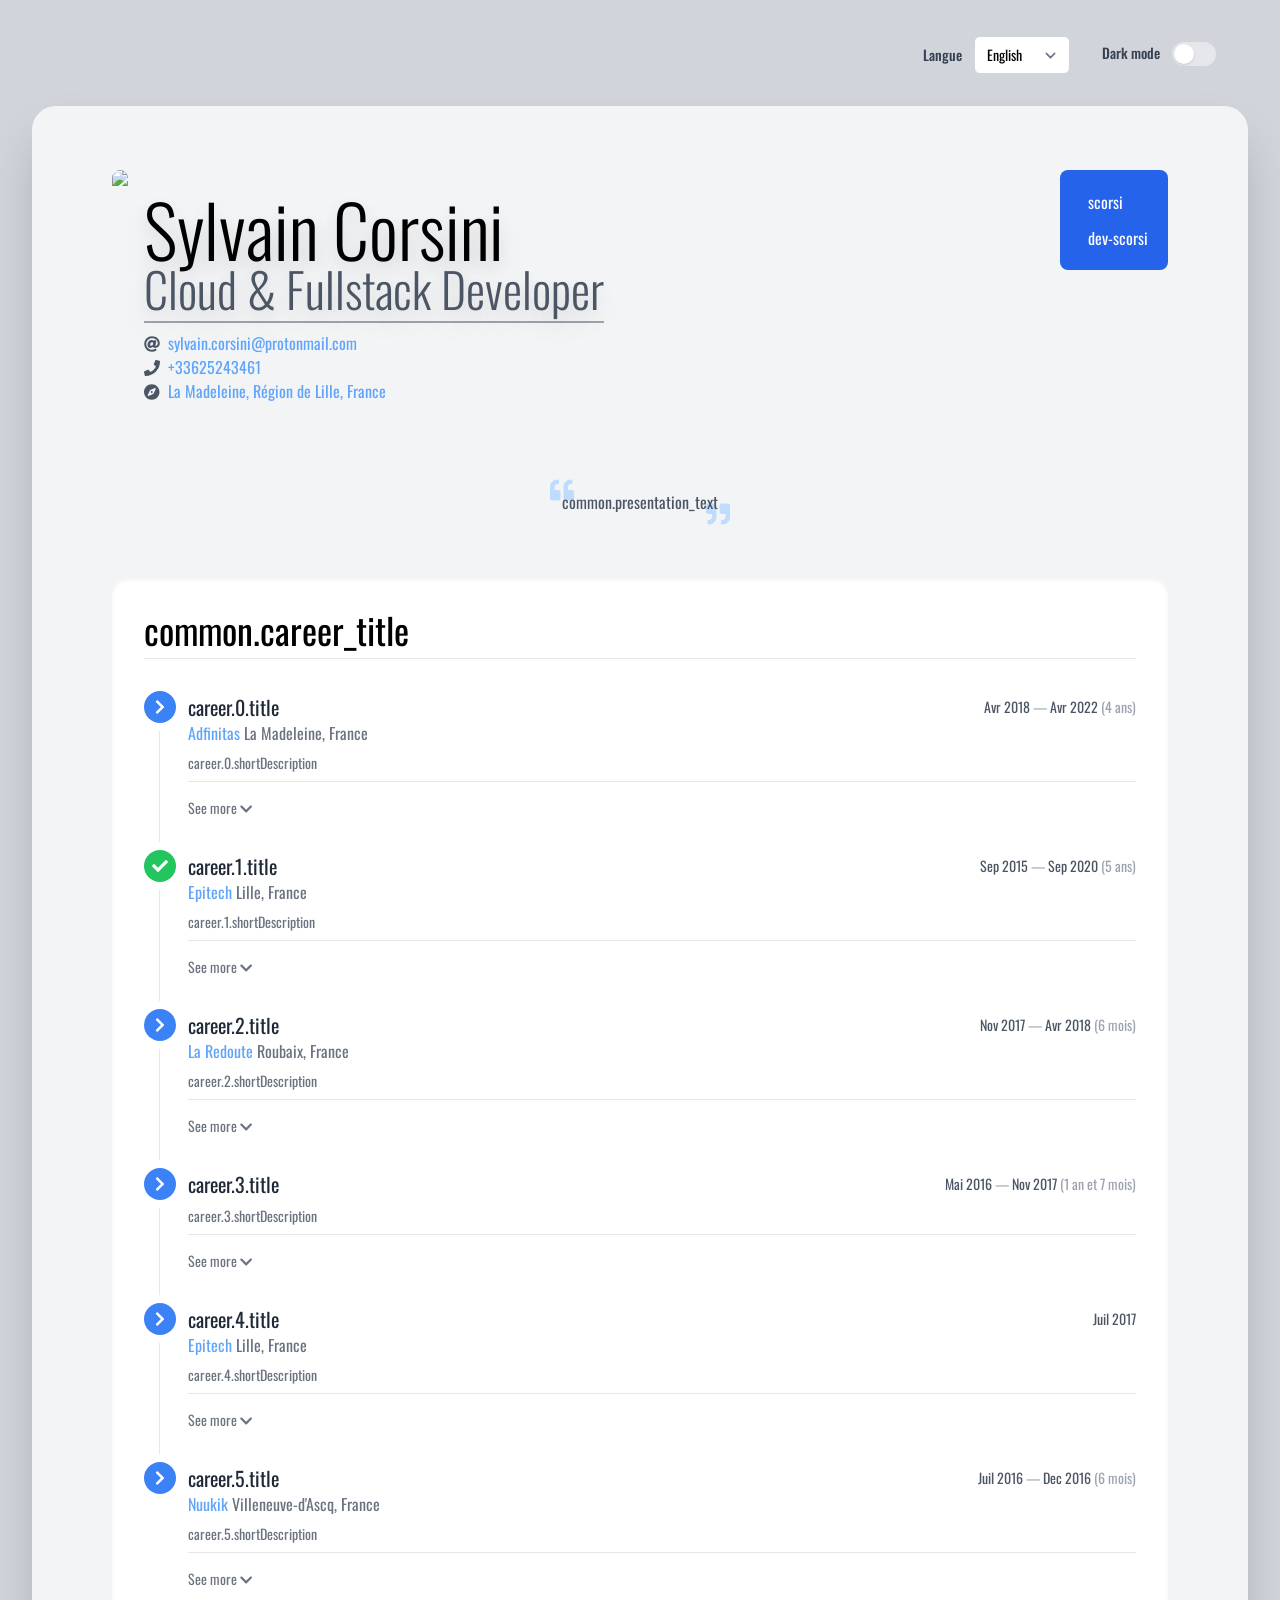
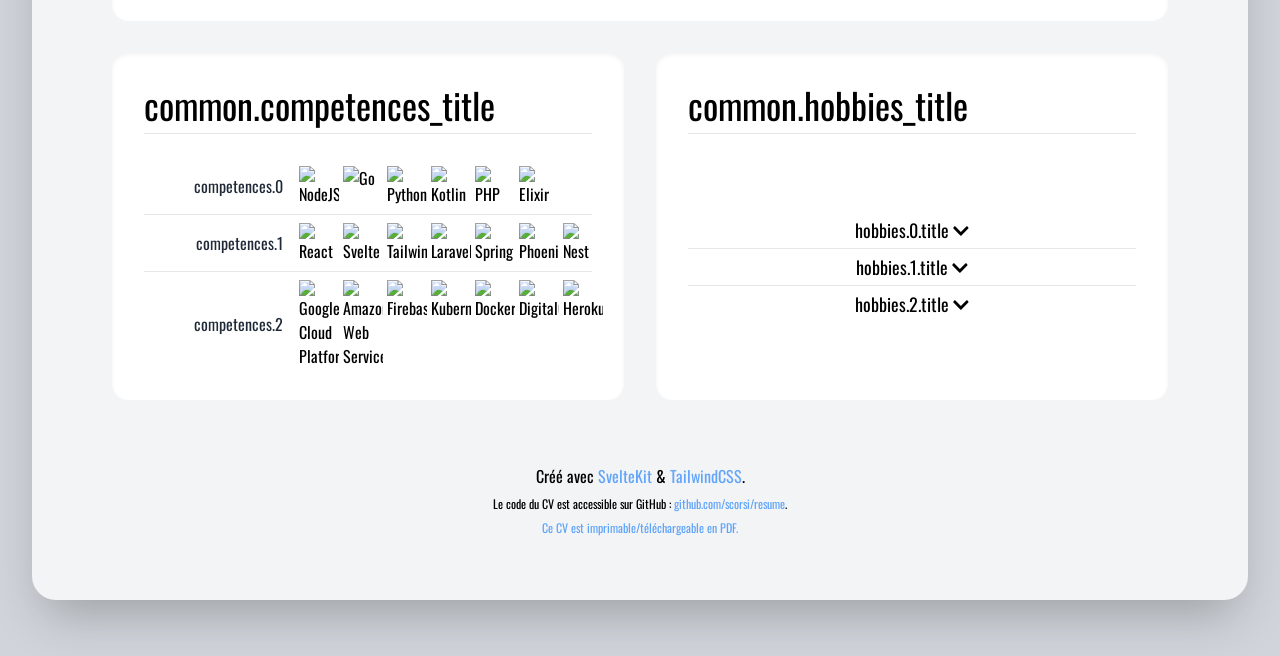
==== commit 2648dc19: "Deploying to gh-pages from @ scorsi/resume@bda411cbe4f68261929165eaee51a5e6eefb7ee2 🚀" ====
--- a/en/index.html
+++ b/en/index.html
@@ -1,5 +1,5 @@
 <!DOCTYPE html>
-<html lang="en" class="bg-gray-300 print:bg-white">
+<html lang="en">
 	<head>
 		<meta charset="utf-8" />
 		<meta name="description" content="" />
@@ -11,18 +11,18 @@
 
 		<link rel="stylesheet" href="https://scorsi.github.io/resume/_app/assets/start-d5b4de3e.css">
 		<link rel="stylesheet" href="https://scorsi.github.io/resume/_app/assets/vendor-8992211a.css">
-		<link rel="stylesheet" href="https://scorsi.github.io/resume/_app/assets/pages/__layout.svelte-1203648f.css">
+		<link rel="stylesheet" href="https://scorsi.github.io/resume/_app/assets/pages/__layout.svelte-e098fa52.css">
 		<link rel="stylesheet" href="https://scorsi.github.io/resume/_app/assets/pages/_lang_.svelte-b125c2d3.css">
-		<link rel="modulepreload" href="https://scorsi.github.io/resume/_app/start-e21147f0.js">
-		<link rel="modulepreload" href="https://scorsi.github.io/resume/_app/chunks/vendor-33b74fc9.js">
+		<link rel="modulepreload" href="https://scorsi.github.io/resume/_app/start-a78ddb89.js">
+		<link rel="modulepreload" href="https://scorsi.github.io/resume/_app/chunks/vendor-da950772.js">
 		<link rel="modulepreload" href="https://scorsi.github.io/resume/_app/chunks/preload-helper-5f3a618f.js">
 		<link rel="modulepreload" href="https://scorsi.github.io/resume/_app/chunks/paths-94b66ca7.js">
-		<link rel="modulepreload" href="https://scorsi.github.io/resume/_app/pages/__layout.svelte-c050c61d.js">
-		<link rel="modulepreload" href="https://scorsi.github.io/resume/_app/chunks/translations-b573868d.js">
-		<link rel="modulepreload" href="https://scorsi.github.io/resume/_app/pages/_lang_.svelte-6d81fde6.js">
+		<link rel="modulepreload" href="https://scorsi.github.io/resume/_app/pages/__layout.svelte-2beb2fd7.js">
+		<link rel="modulepreload" href="https://scorsi.github.io/resume/_app/chunks/translations-74b23150.js">
+		<link rel="modulepreload" href="https://scorsi.github.io/resume/_app/pages/_lang_.svelte-c5821aa9.js">
 
 		<script type="module">
-			import { start } from "https://scorsi.github.io/resume/_app/start-e21147f0.js";
+			import { start } from "https://scorsi.github.io/resume/_app/start-a78ddb89.js";
 			start({
 				target: document.querySelector("#svelte"),
 				paths: {"base":"/resume","assets":"https://scorsi.github.io/resume"},
@@ -34,8 +34,8 @@
 					status: 200,
 					error: null,
 					nodes: [
-						import("https://scorsi.github.io/resume/_app/pages/__layout.svelte-c050c61d.js"),
-						import("https://scorsi.github.io/resume/_app/pages/_lang_.svelte-6d81fde6.js")
+						import("https://scorsi.github.io/resume/_app/pages/__layout.svelte-2beb2fd7.js"),
+						import("https://scorsi.github.io/resume/_app/pages/_lang_.svelte-c5821aa9.js")
 					],
 					url: new URL("http://prerender/en"),
 					params: {lang:"en"}
@@ -43,13 +43,16 @@
 			});
 		</script>
 	</head>
-	<body>
+	<body class="min-w-screen min-h-screen bg-gray-300 dark:bg-gray-700 print:bg-white">
 		<div id="svelte">
 
 
 
 
-<section class="container mx-auto lg:px-8"><div class="sm:my-8 flex flex-row-reverse gap-4 items-center px-4 print:hidden"><div><span class="inline text-sm font-medium text-gray-700">Langue</span>
+<section class="container mx-auto lg:px-8 md:mb-10 lg:mb-14"><div class="sm:my-8 flex flex-row-reverse gap-8 items-center mx-8 print:hidden"><div><span class="inline text-sm font-medium text-gray-700 dark:text-white mr-2">Dark mode</span>
+      <button class="bg-gray-200 align-middle relative inline-flex flex-shrink-0 h-6 w-11 border-2 border-transparent rounded-full cursor-pointer transition-colors ease-in-out duration-200 focus:outline-none focus:ring-2 focus:ring-offset-2 focus:ring-blue-500" type="button" role="switch" aria-checked="false"><span class="sr-only">Use setting</span>
+        <span aria-hidden="true" class="pointer-events-none inline-block h-5 w-5 rounded-full bg-white shadow transform ring-0 transition ease-in-out duration-200"></span></button></div>
+    <div><span class="inline text-sm font-medium text-gray-700 dark:text-white mr-2">Langue</span>
       <select id="location" name="location" class="mt-1 inline pl-3 pr-10 py-2 text-base border-gray-300 focus:outline-none focus:ring-indigo-500 focus:border-indigo-500 sm:text-sm rounded-md"><option  value="fr">Français</option><option selected value="en">English</option></select></div></div>
 
   <div class="bg-gray-100 px-2 py-4 sm:my-8 sm:px-20 sm:py-16 sm:rounded-3xl sm:shadow-2xl print:bg-white print:my-0 print:p-4 print:shadow-none"><section class="mx-6 sm:mx-0 print:mx-0 lg:flex print:flex text-center lg:text-left print:text-left items-center md:gap-4 print:gap-4"><img src="/resume/img.png" class="mx-auto lg:mx-0 print:mx-0 z-[10] rounded-full h-40 sm:h-48 lg:h-64 shadow-2xl print:shadow-none print:h-16">
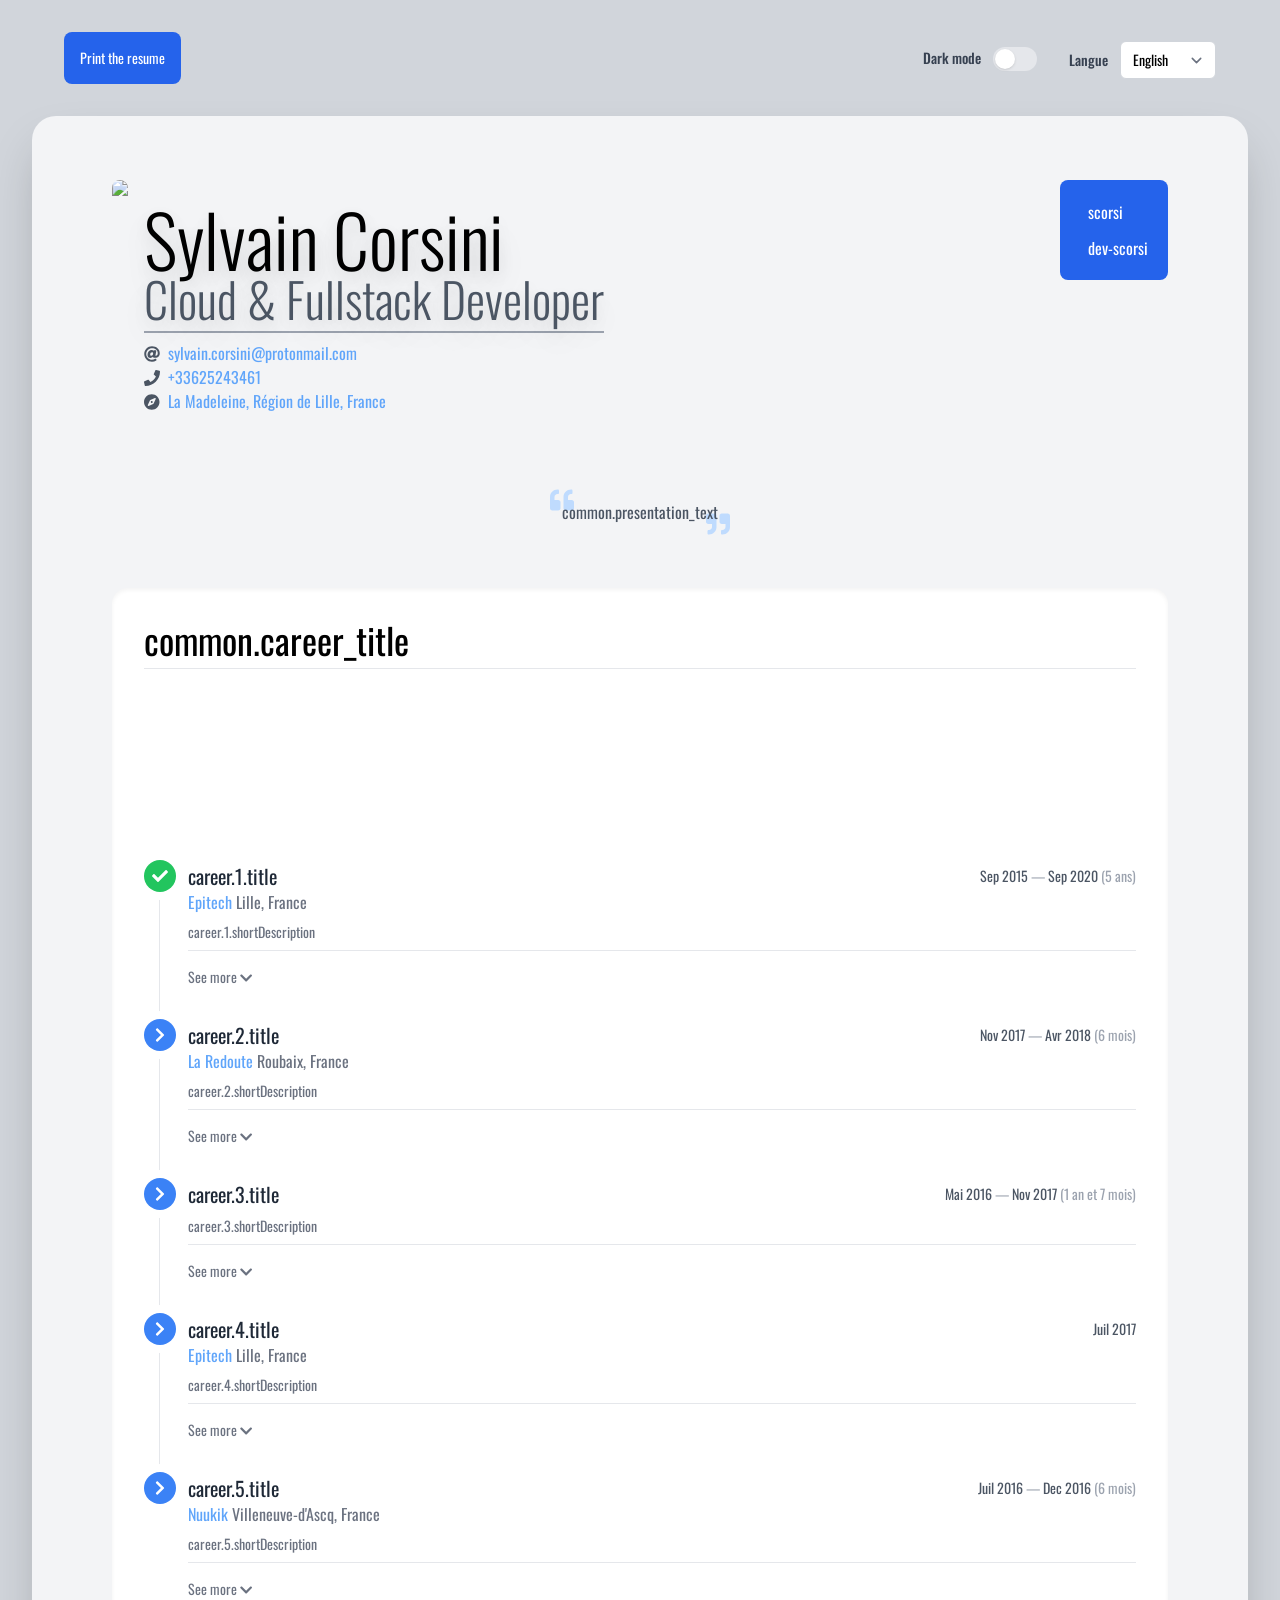
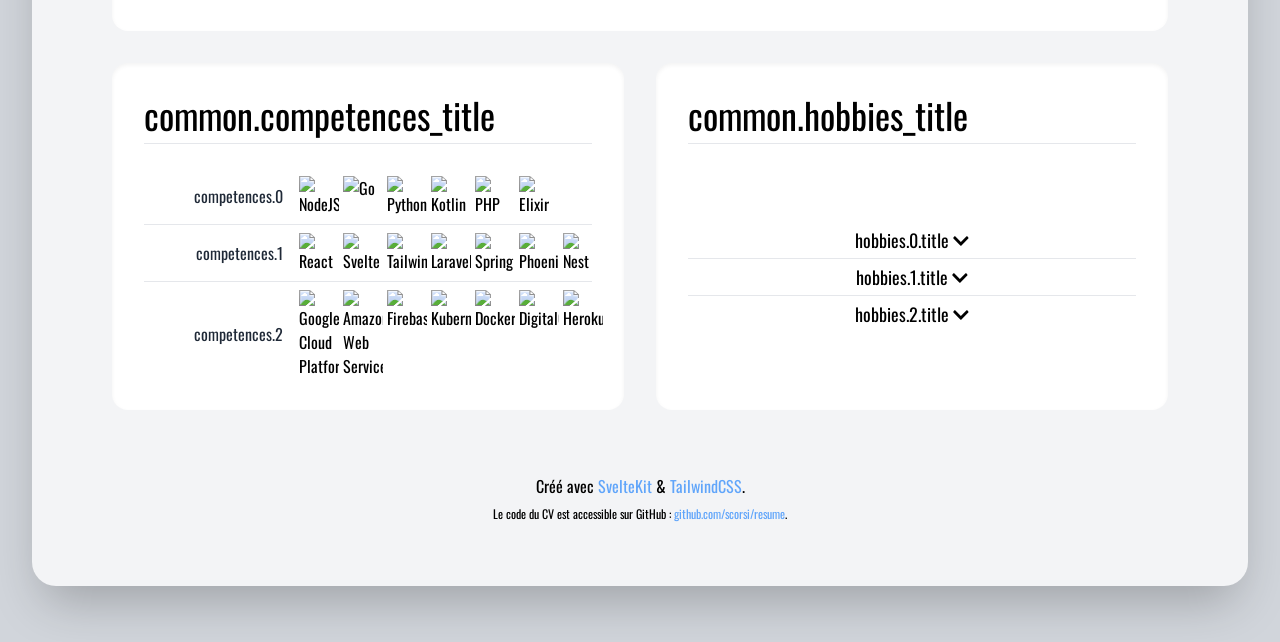
==== commit d0fdacd5: "Deploying to gh-pages from @ scorsi/resume@473177856e0879cb0c0d4a2d077ca08597759cc2 🚀" ====
--- a/en/index.html
+++ b/en/index.html
@@ -11,18 +11,18 @@
 
 		<link rel="stylesheet" href="https://scorsi.github.io/resume/_app/assets/start-d5b4de3e.css">
 		<link rel="stylesheet" href="https://scorsi.github.io/resume/_app/assets/vendor-8992211a.css">
-		<link rel="stylesheet" href="https://scorsi.github.io/resume/_app/assets/pages/__layout.svelte-e098fa52.css">
+		<link rel="stylesheet" href="https://scorsi.github.io/resume/_app/assets/pages/__layout.svelte-0d20ca4b.css">
 		<link rel="stylesheet" href="https://scorsi.github.io/resume/_app/assets/pages/_lang_.svelte-b125c2d3.css">
-		<link rel="modulepreload" href="https://scorsi.github.io/resume/_app/start-a78ddb89.js">
-		<link rel="modulepreload" href="https://scorsi.github.io/resume/_app/chunks/vendor-da950772.js">
+		<link rel="modulepreload" href="https://scorsi.github.io/resume/_app/start-835158ba.js">
+		<link rel="modulepreload" href="https://scorsi.github.io/resume/_app/chunks/vendor-b635c8c7.js">
 		<link rel="modulepreload" href="https://scorsi.github.io/resume/_app/chunks/preload-helper-5f3a618f.js">
 		<link rel="modulepreload" href="https://scorsi.github.io/resume/_app/chunks/paths-94b66ca7.js">
-		<link rel="modulepreload" href="https://scorsi.github.io/resume/_app/pages/__layout.svelte-2beb2fd7.js">
-		<link rel="modulepreload" href="https://scorsi.github.io/resume/_app/chunks/translations-74b23150.js">
-		<link rel="modulepreload" href="https://scorsi.github.io/resume/_app/pages/_lang_.svelte-c5821aa9.js">
+		<link rel="modulepreload" href="https://scorsi.github.io/resume/_app/pages/__layout.svelte-6d6cab81.js">
+		<link rel="modulepreload" href="https://scorsi.github.io/resume/_app/chunks/darkmode-01e0810a.js">
+		<link rel="modulepreload" href="https://scorsi.github.io/resume/_app/pages/_lang_.svelte-039b7b2b.js">
 
 		<script type="module">
-			import { start } from "https://scorsi.github.io/resume/_app/start-a78ddb89.js";
+			import { start } from "https://scorsi.github.io/resume/_app/start-835158ba.js";
 			start({
 				target: document.querySelector("#svelte"),
 				paths: {"base":"/resume","assets":"https://scorsi.github.io/resume"},
@@ -34,8 +34,8 @@
 					status: 200,
 					error: null,
 					nodes: [
-						import("https://scorsi.github.io/resume/_app/pages/__layout.svelte-2beb2fd7.js"),
-						import("https://scorsi.github.io/resume/_app/pages/_lang_.svelte-c5821aa9.js")
+						import("https://scorsi.github.io/resume/_app/pages/__layout.svelte-6d6cab81.js"),
+						import("https://scorsi.github.io/resume/_app/pages/_lang_.svelte-039b7b2b.js")
 					],
 					url: new URL("http://prerender/en"),
 					params: {lang:"en"}
@@ -43,22 +43,23 @@
 			});
 		</script>
 	</head>
-	<body class="min-w-screen min-h-screen bg-gray-300 dark:bg-gray-700 print:bg-white">
+	<body class="min-w-screen min-h-screen bg-gray-300 dark:bg-gray-900 print:bg-white">
 		<div id="svelte">
 
 
 
 
-<section class="container mx-auto lg:px-8 md:mb-10 lg:mb-14"><div class="sm:my-8 flex flex-row-reverse gap-8 items-center mx-8 print:hidden"><div><span class="inline text-sm font-medium text-gray-700 dark:text-white mr-2">Dark mode</span>
+<section class="container mx-auto lg:px-8 md:mb-10 lg:mb-14"><div class="sm:my-8 flex gap-8 items-center mx-8 print:hidden"><div><button class="bg-blue-600 text-white text-sm p-4 rounded-lg">Print the resume</button></div>
+    <div class="ml-auto"><span class="inline text-sm font-medium text-gray-700 dark:text-white mr-2">Dark mode</span>
       <button class="bg-gray-200 align-middle relative inline-flex flex-shrink-0 h-6 w-11 border-2 border-transparent rounded-full cursor-pointer transition-colors ease-in-out duration-200 focus:outline-none focus:ring-2 focus:ring-offset-2 focus:ring-blue-500" type="button" role="switch" aria-checked="false"><span class="sr-only">Use setting</span>
         <span aria-hidden="true" class="pointer-events-none inline-block h-5 w-5 rounded-full bg-white shadow transform ring-0 transition ease-in-out duration-200"></span></button></div>
     <div><span class="inline text-sm font-medium text-gray-700 dark:text-white mr-2">Langue</span>
       <select id="location" name="location" class="mt-1 inline pl-3 pr-10 py-2 text-base border-gray-300 focus:outline-none focus:ring-indigo-500 focus:border-indigo-500 sm:text-sm rounded-md"><option  value="fr">Français</option><option selected value="en">English</option></select></div></div>
 
-  <div class="bg-gray-100 px-2 py-4 sm:my-8 sm:px-20 sm:py-16 sm:rounded-3xl sm:shadow-2xl print:bg-white print:my-0 print:p-4 print:shadow-none"><section class="mx-6 sm:mx-0 print:mx-0 lg:flex print:flex text-center lg:text-left print:text-left items-center md:gap-4 print:gap-4"><img src="/resume/img.png" class="mx-auto lg:mx-0 print:mx-0 z-[10] rounded-full h-40 sm:h-48 lg:h-64 shadow-2xl print:shadow-none print:h-16">
-  <ul class="divide-y lg:divide-y-2 divide-gray-400 bg-gray-200 print:bg-inherit lg:bg-inherit lg:rounded-none p-4 sm:px-10 pt-12 rounded-t-xl md:rounded-t-2xl -mt-10 lg:m-0 lg:p-0 print:m-0 print:p-0 z-0"><li class="py-1 lg:py-2 print:py-2 font-light text-shadow-lg print:text-shadow-none"><h1 class="text-4xl sm:text-5xl md:text-6xl xl:text-7xl print:text-xl">Sylvain Corsini</h1>
-      <p class="text-xl sm:text-2xl md:text-3xl xl:text-5xl text-gray-600 print:text-lg">Cloud &amp; Fullstack Developer</p></li>
-    <li class="py-1 lg:py-2 print:py-2 print:hidden"><ul class="text-gray-600 text-left"><li><svg id="" class="inline svelte-fa svelte-1cj2gr0" style="height:1em;vertical-align:-.125em;transform-origin:center;overflow:visible" viewBox="0 0 512 512" aria-hidden="true" role="img" xmlns="http://www.w3.org/2000/svg"><g transform="translate(256 256)" transform-origin="128 0"><g transform="translate(0,0) scale(1,1)"><path d="M256 8C118.941 8 8 118.919 8 256c0 137.059 110.919 248 248 248 48.154 0 95.342-14.14 135.408-40.223 12.005-7.815 14.625-24.288 5.552-35.372l-10.177-12.433c-7.671-9.371-21.179-11.667-31.373-5.129C325.92 429.757 291.314 440 256 440c-101.458 0-184-82.542-184-184S154.542 72 256 72c100.139 0 184 57.619 184 160 0 38.786-21.093 79.742-58.17 83.693-17.349-.454-16.91-12.857-13.476-30.024l23.433-121.11C394.653 149.75 383.308 136 368.225 136h-44.981a13.518 13.518 0 0 0-13.432 11.993l-.01.092c-14.697-17.901-40.448-21.775-59.971-21.775-74.58 0-137.831 62.234-137.831 151.46 0 65.303 36.785 105.87 96 105.87 26.984 0 57.369-15.637 74.991-38.333 9.522 34.104 40.613 34.103 70.71 34.103C462.609 379.41 504 307.798 504 232 504 95.653 394.023 8 256 8zm-21.68 304.43c-22.249 0-36.07-15.623-36.07-40.771 0-44.993 30.779-72.729 58.63-72.729 22.292 0 35.601 15.241 35.601 40.77 0 45.061-33.875 72.73-58.161 72.73z" fill="currentColor" transform="translate(-256 -256)"></path></g></g></svg>
+  <div class="bg-gray-100 px-2 py-4 sm:my-8 sm:px-20 sm:py-16 sm:rounded-3xl sm:shadow-2xl dark:bg-black print:bg-white print:my-0 print:p-4 print:shadow-none"><section class="mx-6 sm:mx-0 print:mx-0 lg:flex print:flex text-center lg:text-left print:text-left items-center md:gap-4 print:gap-4"><img src="/resume/img.png" class="mx-auto lg:mx-0 print:mx-0 z-[10] rounded-full h-40 sm:h-48 lg:h-64 shadow-2xl print:shadow-none print:h-16">
+  <ul class="divide-y lg:divide-y-2 divide-gray-400 bg-gray-200 print:bg-inherit lg:bg-inherit lg:rounded-none p-4 sm:px-10 pt-12 rounded-t-xl md:rounded-t-2xl -mt-10 lg:m-0 lg:p-0 print:m-0 print:p-0 z-0"><li class="py-1 lg:py-2 print:py-2 font-light text-shadow-lg print:text-shadow-none"><h1 class="text-4xl sm:text-5xl md:text-6xl xl:text-7xl dark:text-gray-200 print:text-xl">Sylvain Corsini</h1>
+      <p class="text-xl sm:text-2xl md:text-3xl xl:text-5xl text-gray-600 dark:text-gray-400 print:text-lg">Cloud &amp; Fullstack Developer</p></li>
+    <li class="py-1 lg:py-2 print:py-2 print:hidden"><ul class="text-gray-600 dark:text-gray-400 text-left"><li><svg id="" class="inline svelte-fa svelte-1cj2gr0" style="height:1em;vertical-align:-.125em;transform-origin:center;overflow:visible" viewBox="0 0 512 512" aria-hidden="true" role="img" xmlns="http://www.w3.org/2000/svg"><g transform="translate(256 256)" transform-origin="128 0"><g transform="translate(0,0) scale(1,1)"><path d="M256 8C118.941 8 8 118.919 8 256c0 137.059 110.919 248 248 248 48.154 0 95.342-14.14 135.408-40.223 12.005-7.815 14.625-24.288 5.552-35.372l-10.177-12.433c-7.671-9.371-21.179-11.667-31.373-5.129C325.92 429.757 291.314 440 256 440c-101.458 0-184-82.542-184-184S154.542 72 256 72c100.139 0 184 57.619 184 160 0 38.786-21.093 79.742-58.17 83.693-17.349-.454-16.91-12.857-13.476-30.024l23.433-121.11C394.653 149.75 383.308 136 368.225 136h-44.981a13.518 13.518 0 0 0-13.432 11.993l-.01.092c-14.697-17.901-40.448-21.775-59.971-21.775-74.58 0-137.831 62.234-137.831 151.46 0 65.303 36.785 105.87 96 105.87 26.984 0 57.369-15.637 74.991-38.333 9.522 34.104 40.613 34.103 70.71 34.103C462.609 379.41 504 307.798 504 232 504 95.653 394.023 8 256 8zm-21.68 304.43c-22.249 0-36.07-15.623-36.07-40.771 0-44.993 30.779-72.729 58.63-72.729 22.292 0 35.601 15.241 35.601 40.77 0 45.061-33.875 72.73-58.161 72.73z" fill="currentColor" transform="translate(-256 -256)"></path></g></g></svg>
           <a href="mailto:sylvain.corsini@protonmail.com" target="_blank" class="text-blue-400 ml-1">sylvain.corsini@protonmail.com
           </a></li>
         <li><svg id="" class="inline svelte-fa svelte-1cj2gr0" style="height:1em;vertical-align:-.125em;transform-origin:center;overflow:visible" viewBox="0 0 512 512" aria-hidden="true" role="img" xmlns="http://www.w3.org/2000/svg"><g transform="translate(256 256)" transform-origin="128 0"><g transform="translate(0,0) scale(1,1)"><path d="M493.4 24.6l-104-24c-11.3-2.6-22.9 3.3-27.5 13.9l-48 112c-4.2 9.8-1.4 21.3 6.9 28l60.6 49.6c-36 76.7-98.9 140.5-177.2 177.2l-49.6-60.6c-6.8-8.3-18.2-11.1-28-6.9l-112 48C3.9 366.5-2 378.1.6 389.4l24 104C27.1 504.2 36.7 512 48 512c256.1 0 464-207.5 464-464 0-11.2-7.7-20.9-18.6-23.4z" fill="currentColor" transform="translate(-256 -256)"></path></g></g></svg>
@@ -67,7 +68,7 @@
         <li><svg id="" class="inline svelte-fa svelte-1cj2gr0" style="height:1em;vertical-align:-.125em;transform-origin:center;overflow:visible" viewBox="0 0 496 512" aria-hidden="true" role="img" xmlns="http://www.w3.org/2000/svg"><g transform="translate(248 256)" transform-origin="124 0"><g transform="translate(0,0) scale(1,1)"><path d="M225.38 233.37c-12.5 12.5-12.5 32.76 0 45.25 12.49 12.5 32.76 12.5 45.25 0 12.5-12.5 12.5-32.76 0-45.25-12.5-12.49-32.76-12.49-45.25 0zM248 8C111.03 8 0 119.03 0 256s111.03 248 248 248 248-111.03 248-248S384.97 8 248 8zm126.14 148.05L308.17 300.4a31.938 31.938 0 0 1-15.77 15.77l-144.34 65.97c-16.65 7.61-33.81-9.55-26.2-26.2l65.98-144.35a31.938 31.938 0 0 1 15.77-15.77l144.34-65.97c16.65-7.6 33.8 9.55 26.19 26.2z" fill="currentColor" transform="translate(-248 -256)"></path></g></g></svg>
           <a href="https://www.google.com/maps/place/La%20Madeleine/" target="_blank" class="text-blue-400 ml-1">La Madeleine, Région de Lille, France
           </a></li></ul></li></ul>
-  <ul class="divide-y p-4 lg:divide-y-0 sm:ml-auto sm:place-self-start sm:px-10 lg:p-2 xl:p-4 rounded-b-xl md:rounded-b-2xl border lg:rounded-lg sm:border-none bg-blue-600 text-white print:hidden"><li class="flex items-center p-1 lg:rounded hover:bg-blue-400"><i class="devicon-github-plain lg:text-2xl"></i>
+  <ul class="divide-y p-4 lg:divide-y-0 sm:ml-auto sm:place-self-start sm:px-10 lg:p-2 xl:p-4 rounded-b-xl md:rounded-b-2xl border lg:rounded-lg sm:border-none bg-blue-600 dark:bg-gray-900 text-white print:hidden"><li class="flex items-center p-1 lg:rounded hover:bg-blue-400"><i class="devicon-github-plain lg:text-2xl"></i>
       <a href="https://github.com/scorsi" target="_blank" class="ml-2">scorsi</a></li>
     <li class="flex items-center lg:mt-1 p-1 lg:rounded hover:bg-blue-400"><i class="devicon-linkedin-plain lg:text-2xl"></i>
       <a href="https://www.linkedin.com/in/dev-scorsi/" target="_blank" class="ml-2">dev-scorsi</a></li></ul>
@@ -86,22 +87,22 @@
   <rect x="0" y="0" width="64" height="64" style="fill:transparent;shape-rendering:crispEdges;"/>
   <path x="0" y="0" style="fill:white;shape-rendering:crispEdges;" d="M0,0 V1.73 H1.73 V0 H0 Z M1.73,0 V1.73 H3.46 V0 H1.73 Z M3.46,0 V1.73 H5.19 V0 H3.46 Z M5.19,0 V1.73 H6.92 V0 H5.19 Z M6.92,0 V1.73 H8.65 V0 H6.92 Z M8.65,0 V1.73 H10.38 V0 H8.65 Z M10.38,0 V1.73 H12.11 V0 H10.38 Z M17.30,0 V1.73 H19.03 V0 H17.30 Z M22.49,0 V1.73 H24.22 V0 H22.49 Z M31.14,0 V1.73 H32.86 V0 H31.14 Z M36.32,0 V1.73 H38.05 V0 H36.32 Z M38.05,0 V1.73 H39.78 V0 H38.05 Z M43.24,0 V1.73 H44.97 V0 H43.24 Z M48.43,0 V1.73 H50.16 V0 H48.43 Z M51.89,0 V1.73 H53.62 V0 H51.89 Z M53.62,0 V1.73 H55.35 V0 H53.62 Z M55.35,0 V1.73 H57.08 V0 H55.35 Z M57.08,0 V1.73 H58.81 V0 H57.08 Z M58.81,0 V1.73 H60.54 V0 H58.81 Z M60.54,0 V1.73 H62.27 V0 H60.54 Z M62.27,0 V1.73 H64 V0 H62.27 Z M0,1.73 V3.46 H1.73 V1.73 H0 Z M10.38,1.73 V3.46 H12.11 V1.73 H10.38 Z M15.57,1.73 V3.46 H17.30 V1.73 H15.57 Z M17.30,1.73 V3.46 H19.03 V1.73 H17.30 Z M19.03,1.73 V3.46 H20.76 V1.73 H19.03 Z M20.76,1.73 V3.46 H22.49 V1.73 H20.76 Z M22.49,1.73 V3.46 H24.22 V1.73 H22.49 Z M24.22,1.73 V3.46 H25.95 V1.73 H24.22 Z M27.68,1.73 V3.46 H29.41 V1.73 H27.68 Z M29.41,1.73 V3.46 H31.14 V1.73 H29.41 Z M32.86,1.73 V3.46 H34.59 V1.73 H32.86 Z M34.59,1.73 V3.46 H36.32 V1.73 H34.59 Z M48.43,1.73 V3.46 H50.16 V1.73 H48.43 Z M51.89,1.73 V3.46 H53.62 V1.73 H51.89 Z M62.27,1.73 V3.46 H64 V1.73 H62.27 Z M0,3.46 V5.19 H1.73 V3.46 H0 Z M3.46,3.46 V5.19 H5.19 V3.46 H3.46 Z M5.19,3.46 V5.19 H6.92 V3.46 H5.19 Z M6.92,3.46 V5.19 H8.65 V3.46 H6.92 Z M10.38,3.46 V5.19 H12.11 V3.46 H10.38 Z M17.30,3.46 V5.19 H19.03 V3.46 H17.30 Z M19.03,3.46 V5.19 H20.76 V3.46 H19.03 Z M20.76,3.46 V5.19 H22.49 V3.46 H20.76 Z M24.22,3.46 V5.19 H25.95 V3.46 H24.22 Z M27.68,3.46 V5.19 H29.41 V3.46 H27.68 Z M29.41,3.46 V5.19 H31.14 V3.46 H29.41 Z M31.14,3.46 V5.19 H32.86 V3.46 H31.14 Z M32.86,3.46 V5.19 H34.59 V3.46 H32.86 Z M38.05,3.46 V5.19 H39.78 V3.46 H38.05 Z M39.78,3.46 V5.19 H41.51 V3.46 H39.78 Z M41.51,3.46 V5.19 H43.24 V3.46 H41.51 Z M43.24,3.46 V5.19 H44.97 V3.46 H43.24 Z M44.97,3.46 V5.19 H46.70 V3.46 H44.97 Z M46.70,3.46 V5.19 H48.43 V3.46 H46.70 Z M48.43,3.46 V5.19 H50.16 V3.46 H48.43 Z M51.89,3.46 V5.19 H53.62 V3.46 H51.89 Z M55.35,3.46 V5.19 H57.08 V3.46 H55.35 Z M57.08,3.46 V5.19 H58.81 V3.46 H57.08 Z M58.81,3.46 V5.19 H60.54 V3.46 H58.81 Z M62.27,3.46 V5.19 H64 V3.46 H62.27 Z M0,5.19 V6.92 H1.73 V5.19 H0 Z M3.46,5.19 V6.92 H5.19 V5.19 H3.46 Z M5.19,5.19 V6.92 H6.92 V5.19 H5.19 Z M6.92,5.19 V6.92 H8.65 V5.19 H6.92 Z M10.38,5.19 V6.92 H12.11 V5.19 H10.38 Z M15.57,5.19 V6.92 H17.30 V5.19 H15.57 Z M17.30,5.19 V6.92 H19.03 V5.19 H17.30 Z M19.03,5.19 V6.92 H20.76 V5.19 H19.03 Z M27.68,5.19 V6.92 H29.41 V5.19 H27.68 Z M31.14,5.19 V6.92 H32.86 V5.19 H31.14 Z M32.86,5.19 V6.92 H34.59 V5.19 H32.86 Z M34.59,5.19 V6.92 H36.32 V5.19 H34.59 Z M39.78,5.19 V6.92 H41.51 V5.19 H39.78 Z M43.24,5.19 V6.92 H44.97 V5.19 H43.24 Z M44.97,5.19 V6.92 H46.70 V5.19 H44.97 Z M46.70,5.19 V6.92 H48.43 V5.19 H46.70 Z M48.43,5.19 V6.92 H50.16 V5.19 H48.43 Z M51.89,5.19 V6.92 H53.62 V5.19 H51.89 Z M55.35,5.19 V6.92 H57.08 V5.19 H55.35 Z M57.08,5.19 V6.92 H58.81 V5.19 H57.08 Z M58.81,5.19 V6.92 H60.54 V5.19 H58.81 Z M62.27,5.19 V6.92 H64 V5.19 H62.27 Z M0,6.92 V8.65 H1.73 V6.92 H0 Z M3.46,6.92 V8.65 H5.19 V6.92 H3.46 Z M5.19,6.92 V8.65 H6.92 V6.92 H5.19 Z M6.92,6.92 V8.65 H8.65 V6.92 H6.92 Z M10.38,6.92 V8.65 H12.11 V6.92 H10.38 Z M13.84,6.92 V8.65 H15.57 V6.92 H13.84 Z M20.76,6.92 V8.65 H22.49 V6.92 H20.76 Z M22.49,6.92 V8.65 H24.22 V6.92 H22.49 Z M24.22,6.92 V8.65 H25.95 V6.92 H24.22 Z M25.95,6.92 V8.65 H27.68 V6.92 H25.95 Z M27.68,6.92 V8.65 H29.41 V6.92 H27.68 Z M34.59,6.92 V8.65 H36.32 V6.92 H34.59 Z M38.05,6.92 V8.65 H39.78 V6.92 H38.05 Z M39.78,6.92 V8.65 H41.51 V6.92 H39.78 Z M43.24,6.92 V8.65 H44.97 V6.92 H43.24 Z M44.97,6.92 V8.65 H46.70 V6.92 H44.97 Z M51.89,6.92 V8.65 H53.62 V6.92 H51.89 Z M55.35,6.92 V8.65 H57.08 V6.92 H55.35 Z M57.08,6.92 V8.65 H58.81 V6.92 H57.08 Z M58.81,6.92 V8.65 H60.54 V6.92 H58.81 Z M62.27,6.92 V8.65 H64 V6.92 H62.27 Z M0,8.65 V10.38 H1.73 V8.65 H0 Z M10.38,8.65 V10.38 H12.11 V8.65 H10.38 Z M13.84,8.65 V10.38 H15.57 V8.65 H13.84 Z M15.57,8.65 V10.38 H17.30 V8.65 H15.57 Z M19.03,8.65 V10.38 H20.76 V8.65 H19.03 Z M22.49,8.65 V10.38 H24.22 V8.65 H22.49 Z M27.68,8.65 V10.38 H29.41 V8.65 H27.68 Z M32.86,8.65 V10.38 H34.59 V8.65 H32.86 Z M39.78,8.65 V10.38 H41.51 V8.65 H39.78 Z M43.24,8.65 V10.38 H44.97 V8.65 H43.24 Z M48.43,8.65 V10.38 H50.16 V8.65 H48.43 Z M51.89,8.65 V10.38 H53.62 V8.65 H51.89 Z M62.27,8.65 V10.38 H64 V8.65 H62.27 Z M0,10.38 V12.11 H1.73 V10.38 H0 Z M1.73,10.38 V12.11 H3.46 V10.38 H1.73 Z M3.46,10.38 V12.11 H5.19 V10.38 H3.46 Z M5.19,10.38 V12.11 H6.92 V10.38 H5.19 Z M6.92,10.38 V12.11 H8.65 V10.38 H6.92 Z M8.65,10.38 V12.11 H10.38 V10.38 H8.65 Z M10.38,10.38 V12.11 H12.11 V10.38 H10.38 Z M13.84,10.38 V12.11 H15.57 V10.38 H13.84 Z M17.30,10.38 V12.11 H19.03 V10.38 H17.30 Z M20.76,10.38 V12.11 H22.49 V10.38 H20.76 Z M24.22,10.38 V12.11 H25.95 V10.38 H24.22 Z M27.68,10.38 V12.11 H29.41 V10.38 H27.68 Z M31.14,10.38 V12.11 H32.86 V10.38 H31.14 Z M34.59,10.38 V12.11 H36.32 V10.38 H34.59 Z M38.05,10.38 V12.11 H39.78 V10.38 H38.05 Z M41.51,10.38 V12.11 H43.24 V10.38 H41.51 Z M44.97,10.38 V12.11 H46.70 V10.38 H44.97 Z M48.43,10.38 V12.11 H50.16 V10.38 H48.43 Z M51.89,10.38 V12.11 H53.62 V10.38 H51.89 Z M53.62,10.38 V12.11 H55.35 V10.38 H53.62 Z M55.35,10.38 V12.11 H57.08 V10.38 H55.35 Z M57.08,10.38 V12.11 H58.81 V10.38 H57.08 Z M58.81,10.38 V12.11 H60.54 V10.38 H58.81 Z M60.54,10.38 V12.11 H62.27 V10.38 H60.54 Z M62.27,10.38 V12.11 H64 V10.38 H62.27 Z M13.84,12.11 V13.84 H15.57 V12.11 H13.84 Z M15.57,12.11 V13.84 H17.30 V12.11 H15.57 Z M22.49,12.11 V13.84 H24.22 V12.11 H22.49 Z M24.22,12.11 V13.84 H25.95 V12.11 H24.22 Z M25.95,12.11 V13.84 H27.68 V12.11 H25.95 Z M29.41,12.11 V13.84 H31.14 V12.11 H29.41 Z M32.86,12.11 V13.84 H34.59 V12.11 H32.86 Z M34.59,12.11 V13.84 H36.32 V12.11 H34.59 Z M44.97,12.11 V13.84 H46.70 V12.11 H44.97 Z M46.70,12.11 V13.84 H48.43 V12.11 H46.70 Z M1.73,13.84 V15.57 H3.46 V13.84 H1.73 Z M8.65,13.84 V15.57 H10.38 V13.84 H8.65 Z M10.38,13.84 V15.57 H12.11 V13.84 H10.38 Z M12.11,13.84 V15.57 H13.84 V13.84 H12.11 Z M15.57,13.84 V15.57 H17.30 V13.84 H15.57 Z M17.30,13.84 V15.57 H19.03 V13.84 H17.30 Z M22.49,13.84 V15.57 H24.22 V13.84 H22.49 Z M25.95,13.84 V15.57 H27.68 V13.84 H25.95 Z M27.68,13.84 V15.57 H29.41 V13.84 H27.68 Z M29.41,13.84 V15.57 H31.14 V13.84 H29.41 Z M31.14,13.84 V15.57 H32.86 V13.84 H31.14 Z M34.59,13.84 V15.57 H36.32 V13.84 H34.59 Z M36.32,13.84 V15.57 H38.05 V13.84 H36.32 Z M39.78,13.84 V15.57 H41.51 V13.84 H39.78 Z M41.51,13.84 V15.57 H43.24 V13.84 H41.51 Z M43.24,13.84 V15.57 H44.97 V13.84 H43.24 Z M50.16,13.84 V15.57 H51.89 V13.84 H50.16 Z M51.89,13.84 V15.57 H53.62 V13.84 H51.89 Z M53.62,13.84 V15.57 H55.35 V13.84 H53.62 Z M55.35,13.84 V15.57 H57.08 V13.84 H55.35 Z M3.46,15.57 V17.30 H5.19 V15.57 H3.46 Z M5.19,15.57 V17.30 H6.92 V15.57 H5.19 Z M12.11,15.57 V17.30 H13.84 V15.57 H12.11 Z M13.84,15.57 V17.30 H15.57 V15.57 H13.84 Z M15.57,15.57 V17.30 H17.30 V15.57 H15.57 Z M19.03,15.57 V17.30 H20.76 V15.57 H19.03 Z M20.76,15.57 V17.30 H22.49 V15.57 H20.76 Z M24.22,15.57 V17.30 H25.95 V15.57 H24.22 Z M29.41,15.57 V17.30 H31.14 V15.57 H29.41 Z M31.14,15.57 V17.30 H32.86 V15.57 H31.14 Z M39.78,15.57 V17.30 H41.51 V15.57 H39.78 Z M41.51,15.57 V17.30 H43.24 V15.57 H41.51 Z M44.97,15.57 V17.30 H46.70 V15.57 H44.97 Z M48.43,15.57 V17.30 H50.16 V15.57 H48.43 Z M55.35,15.57 V17.30 H57.08 V15.57 H55.35 Z M58.81,15.57 V17.30 H60.54 V15.57 H58.81 Z M60.54,15.57 V17.30 H62.27 V15.57 H60.54 Z M0,17.30 V19.03 H1.73 V17.30 H0 Z M5.19,17.30 V19.03 H6.92 V17.30 H5.19 Z M6.92,17.30 V19.03 H8.65 V17.30 H6.92 Z M10.38,17.30 V19.03 H12.11 V17.30 H10.38 Z M22.49,17.30 V19.03 H24.22 V17.30 H22.49 Z M24.22,17.30 V19.03 H25.95 V17.30 H24.22 Z M25.95,17.30 V19.03 H27.68 V17.30 H25.95 Z M31.14,17.30 V19.03 H32.86 V17.30 H31.14 Z M34.59,17.30 V19.03 H36.32 V17.30 H34.59 Z M36.32,17.30 V19.03 H38.05 V17.30 H36.32 Z M38.05,17.30 V19.03 H39.78 V17.30 H38.05 Z M41.51,17.30 V19.03 H43.24 V17.30 H41.51 Z M43.24,17.30 V19.03 H44.97 V17.30 H43.24 Z M44.97,17.30 V19.03 H46.70 V17.30 H44.97 Z M46.70,17.30 V19.03 H48.43 V17.30 H46.70 Z M48.43,17.30 V19.03 H50.16 V17.30 H48.43 Z M50.16,17.30 V19.03 H51.89 V17.30 H50.16 Z M51.89,17.30 V19.03 H53.62 V17.30 H51.89 Z M55.35,17.30 V19.03 H57.08 V17.30 H55.35 Z M62.27,17.30 V19.03 H64 V17.30 H62.27 Z M1.73,19.03 V20.76 H3.46 V19.03 H1.73 Z M3.46,19.03 V20.76 H5.19 V19.03 H3.46 Z M13.84,19.03 V20.76 H15.57 V19.03 H13.84 Z M17.30,19.03 V20.76 H19.03 V19.03 H17.30 Z M29.41,19.03 V20.76 H31.14 V19.03 H29.41 Z M31.14,19.03 V20.76 H32.86 V19.03 H31.14 Z M34.59,19.03 V20.76 H36.32 V19.03 H34.59 Z M36.32,19.03 V20.76 H38.05 V19.03 H36.32 Z M41.51,19.03 V20.76 H43.24 V19.03 H41.51 Z M44.97,19.03 V20.76 H46.70 V19.03 H44.97 Z M46.70,19.03 V20.76 H48.43 V19.03 H46.70 Z M50.16,19.03 V20.76 H51.89 V19.03 H50.16 Z M51.89,19.03 V20.76 H53.62 V19.03 H51.89 Z M55.35,19.03 V20.76 H57.08 V19.03 H55.35 Z M57.08,19.03 V20.76 H58.81 V19.03 H57.08 Z M58.81,19.03 V20.76 H60.54 V19.03 H58.81 Z M60.54,19.03 V20.76 H62.27 V19.03 H60.54 Z M62.27,19.03 V20.76 H64 V19.03 H62.27 Z M1.73,20.76 V22.49 H3.46 V20.76 H1.73 Z M8.65,20.76 V22.49 H10.38 V20.76 H8.65 Z M10.38,20.76 V22.49 H12.11 V20.76 H10.38 Z M13.84,20.76 V22.49 H15.57 V20.76 H13.84 Z M24.22,20.76 V22.49 H25.95 V20.76 H24.22 Z M25.95,20.76 V22.49 H27.68 V20.76 H25.95 Z M27.68,20.76 V22.49 H29.41 V20.76 H27.68 Z M34.59,20.76 V22.49 H36.32 V20.76 H34.59 Z M39.78,20.76 V22.49 H41.51 V20.76 H39.78 Z M48.43,20.76 V22.49 H50.16 V20.76 H48.43 Z M53.62,20.76 V22.49 H55.35 V20.76 H53.62 Z M57.08,20.76 V22.49 H58.81 V20.76 H57.08 Z M1.73,22.49 V24.22 H3.46 V22.49 H1.73 Z M3.46,22.49 V24.22 H5.19 V22.49 H3.46 Z M12.11,22.49 V24.22 H13.84 V22.49 H12.11 Z M17.30,22.49 V24.22 H19.03 V22.49 H17.30 Z M19.03,22.49 V24.22 H20.76 V22.49 H19.03 Z M22.49,22.49 V24.22 H24.22 V22.49 H22.49 Z M24.22,22.49 V24.22 H25.95 V22.49 H24.22 Z M25.95,22.49 V24.22 H27.68 V22.49 H25.95 Z M32.86,22.49 V24.22 H34.59 V22.49 H32.86 Z M36.32,22.49 V24.22 H38.05 V22.49 H36.32 Z M41.51,22.49 V24.22 H43.24 V22.49 H41.51 Z M44.97,22.49 V24.22 H46.70 V22.49 H44.97 Z M46.70,22.49 V24.22 H48.43 V22.49 H46.70 Z M51.89,22.49 V24.22 H53.62 V22.49 H51.89 Z M53.62,22.49 V24.22 H55.35 V22.49 H53.62 Z M62.27,22.49 V24.22 H64 V22.49 H62.27 Z M3.46,24.22 V25.95 H5.19 V24.22 H3.46 Z M6.92,24.22 V25.95 H8.65 V24.22 H6.92 Z M8.65,24.22 V25.95 H10.38 V24.22 H8.65 Z M10.38,24.22 V25.95 H12.11 V24.22 H10.38 Z M12.11,24.22 V25.95 H13.84 V24.22 H12.11 Z M17.30,24.22 V25.95 H19.03 V24.22 H17.30 Z M22.49,24.22 V25.95 H24.22 V24.22 H22.49 Z M24.22,24.22 V25.95 H25.95 V24.22 H24.22 Z M25.95,24.22 V25.95 H27.68 V24.22 H25.95 Z M44.97,24.22 V25.95 H46.70 V24.22 H44.97 Z M46.70,24.22 V25.95 H48.43 V24.22 H46.70 Z M53.62,24.22 V25.95 H55.35 V24.22 H53.62 Z M55.35,24.22 V25.95 H57.08 V24.22 H55.35 Z M57.08,24.22 V25.95 H58.81 V24.22 H57.08 Z M60.54,24.22 V25.95 H62.27 V24.22 H60.54 Z M1.73,25.95 V27.68 H3.46 V25.95 H1.73 Z M3.46,25.95 V27.68 H5.19 V25.95 H3.46 Z M6.92,25.95 V27.68 H8.65 V25.95 H6.92 Z M12.11,25.95 V27.68 H13.84 V25.95 H12.11 Z M13.84,25.95 V27.68 H15.57 V25.95 H13.84 Z M15.57,25.95 V27.68 H17.30 V25.95 H15.57 Z M25.95,25.95 V27.68 H27.68 V25.95 H25.95 Z M27.68,25.95 V27.68 H29.41 V25.95 H27.68 Z M34.59,25.95 V27.68 H36.32 V25.95 H34.59 Z M36.32,25.95 V27.68 H38.05 V25.95 H36.32 Z M38.05,25.95 V27.68 H39.78 V25.95 H38.05 Z M41.51,25.95 V27.68 H43.24 V25.95 H41.51 Z M46.70,25.95 V27.68 H48.43 V25.95 H46.70 Z M48.43,25.95 V27.68 H50.16 V25.95 H48.43 Z M53.62,25.95 V27.68 H55.35 V25.95 H53.62 Z M58.81,25.95 V27.68 H60.54 V25.95 H58.81 Z M62.27,25.95 V27.68 H64 V25.95 H62.27 Z M0,27.68 V29.41 H1.73 V27.68 H0 Z M1.73,27.68 V29.41 H3.46 V27.68 H1.73 Z M3.46,27.68 V29.41 H5.19 V27.68 H3.46 Z M6.92,27.68 V29.41 H8.65 V27.68 H6.92 Z M10.38,27.68 V29.41 H12.11 V27.68 H10.38 Z M12.11,27.68 V29.41 H13.84 V27.68 H12.11 Z M13.84,27.68 V29.41 H15.57 V27.68 H13.84 Z M15.57,27.68 V29.41 H17.30 V27.68 H15.57 Z M19.03,27.68 V29.41 H20.76 V27.68 H19.03 Z M20.76,27.68 V29.41 H22.49 V27.68 H20.76 Z M22.49,27.68 V29.41 H24.22 V27.68 H22.49 Z M24.22,27.68 V29.41 H25.95 V27.68 H24.22 Z M25.95,27.68 V29.41 H27.68 V27.68 H25.95 Z M27.68,27.68 V29.41 H29.41 V27.68 H27.68 Z M29.41,27.68 V29.41 H31.14 V27.68 H29.41 Z M31.14,27.68 V29.41 H32.86 V27.68 H31.14 Z M34.59,27.68 V29.41 H36.32 V27.68 H34.59 Z M38.05,27.68 V29.41 H39.78 V27.68 H38.05 Z M41.51,27.68 V29.41 H43.24 V27.68 H41.51 Z M43.24,27.68 V29.41 H44.97 V27.68 H43.24 Z M46.70,27.68 V29.41 H48.43 V27.68 H46.70 Z M51.89,27.68 V29.41 H53.62 V27.68 H51.89 Z M58.81,27.68 V29.41 H60.54 V27.68 H58.81 Z M60.54,27.68 V29.41 H62.27 V27.68 H60.54 Z M62.27,27.68 V29.41 H64 V27.68 H62.27 Z M0,29.41 V31.14 H1.73 V29.41 H0 Z M1.73,29.41 V31.14 H3.46 V29.41 H1.73 Z M3.46,29.41 V31.14 H5.19 V29.41 H3.46 Z M6.92,29.41 V31.14 H8.65 V29.41 H6.92 Z M8.65,29.41 V31.14 H10.38 V29.41 H8.65 Z M12.11,29.41 V31.14 H13.84 V29.41 H12.11 Z M17.30,29.41 V31.14 H19.03 V29.41 H17.30 Z M20.76,29.41 V31.14 H22.49 V29.41 H20.76 Z M22.49,29.41 V31.14 H24.22 V29.41 H22.49 Z M24.22,29.41 V31.14 H25.95 V29.41 H24.22 Z M25.95,29.41 V31.14 H27.68 V29.41 H25.95 Z M31.14,29.41 V31.14 H32.86 V29.41 H31.14 Z M36.32,29.41 V31.14 H38.05 V29.41 H36.32 Z M43.24,29.41 V31.14 H44.97 V29.41 H43.24 Z M44.97,29.41 V31.14 H46.70 V29.41 H44.97 Z M50.16,29.41 V31.14 H51.89 V29.41 H50.16 Z M55.35,29.41 V31.14 H57.08 V29.41 H55.35 Z M1.73,31.14 V32.86 H3.46 V31.14 H1.73 Z M8.65,31.14 V32.86 H10.38 V31.14 H8.65 Z M10.38,31.14 V32.86 H12.11 V31.14 H10.38 Z M13.84,31.14 V32.86 H15.57 V31.14 H13.84 Z M19.03,31.14 V32.86 H20.76 V31.14 H19.03 Z M22.49,31.14 V32.86 H24.22 V31.14 H22.49 Z M24.22,31.14 V32.86 H25.95 V31.14 H24.22 Z M27.68,31.14 V32.86 H29.41 V31.14 H27.68 Z M34.59,31.14 V32.86 H36.32 V31.14 H34.59 Z M38.05,31.14 V32.86 H39.78 V31.14 H38.05 Z M41.51,31.14 V32.86 H43.24 V31.14 H41.51 Z M43.24,31.14 V32.86 H44.97 V31.14 H43.24 Z M44.97,31.14 V32.86 H46.70 V31.14 H44.97 Z M50.16,31.14 V32.86 H51.89 V31.14 H50.16 Z M51.89,31.14 V32.86 H53.62 V31.14 H51.89 Z M55.35,31.14 V32.86 H57.08 V31.14 H55.35 Z M57.08,31.14 V32.86 H58.81 V31.14 H57.08 Z M6.92,32.86 V34.59 H8.65 V32.86 H6.92 Z M8.65,32.86 V34.59 H10.38 V32.86 H8.65 Z M15.57,32.86 V34.59 H17.30 V32.86 H15.57 Z M17.30,32.86 V34.59 H19.03 V32.86 H17.30 Z M22.49,32.86 V34.59 H24.22 V32.86 H22.49 Z M25.95,32.86 V34.59 H27.68 V32.86 H25.95 Z M29.41,32.86 V34.59 H31.14 V32.86 H29.41 Z M31.14,32.86 V34.59 H32.86 V32.86 H31.14 Z M32.86,32.86 V34.59 H34.59 V32.86 H32.86 Z M34.59,32.86 V34.59 H36.32 V32.86 H34.59 Z M36.32,32.86 V34.59 H38.05 V32.86 H36.32 Z M38.05,32.86 V34.59 H39.78 V32.86 H38.05 Z M39.78,32.86 V34.59 H41.51 V32.86 H39.78 Z M41.51,32.86 V34.59 H43.24 V32.86 H41.51 Z M48.43,32.86 V34.59 H50.16 V32.86 H48.43 Z M50.16,32.86 V34.59 H51.89 V32.86 H50.16 Z M53.62,32.86 V34.59 H55.35 V32.86 H53.62 Z M55.35,32.86 V34.59 H57.08 V32.86 H55.35 Z M58.81,32.86 V34.59 H60.54 V32.86 H58.81 Z M62.27,32.86 V34.59 H64 V32.86 H62.27 Z M0,34.59 V36.32 H1.73 V34.59 H0 Z M3.46,34.59 V36.32 H5.19 V34.59 H3.46 Z M5.19,34.59 V36.32 H6.92 V34.59 H5.19 Z M8.65,34.59 V36.32 H10.38 V34.59 H8.65 Z M10.38,34.59 V36.32 H12.11 V34.59 H10.38 Z M12.11,34.59 V36.32 H13.84 V34.59 H12.11 Z M13.84,34.59 V36.32 H15.57 V34.59 H13.84 Z M15.57,34.59 V36.32 H17.30 V34.59 H15.57 Z M22.49,34.59 V36.32 H24.22 V34.59 H22.49 Z M27.68,34.59 V36.32 H29.41 V34.59 H27.68 Z M29.41,34.59 V36.32 H31.14 V34.59 H29.41 Z M31.14,34.59 V36.32 H32.86 V34.59 H31.14 Z M32.86,34.59 V36.32 H34.59 V34.59 H32.86 Z M34.59,34.59 V36.32 H36.32 V34.59 H34.59 Z M36.32,34.59 V36.32 H38.05 V34.59 H36.32 Z M38.05,34.59 V36.32 H39.78 V34.59 H38.05 Z M41.51,34.59 V36.32 H43.24 V34.59 H41.51 Z M44.97,34.59 V36.32 H46.70 V34.59 H44.97 Z M46.70,34.59 V36.32 H48.43 V34.59 H46.70 Z M48.43,34.59 V36.32 H50.16 V34.59 H48.43 Z M58.81,34.59 V36.32 H60.54 V34.59 H58.81 Z M0,36.32 V38.05 H1.73 V36.32 H0 Z M1.73,36.32 V38.05 H3.46 V36.32 H1.73 Z M3.46,36.32 V38.05 H5.19 V36.32 H3.46 Z M5.19,36.32 V38.05 H6.92 V36.32 H5.19 Z M6.92,36.32 V38.05 H8.65 V36.32 H6.92 Z M13.84,36.32 V38.05 H15.57 V36.32 H13.84 Z M22.49,36.32 V38.05 H24.22 V36.32 H22.49 Z M31.14,36.32 V38.05 H32.86 V36.32 H31.14 Z M34.59,36.32 V38.05 H36.32 V36.32 H34.59 Z M36.32,36.32 V38.05 H38.05 V36.32 H36.32 Z M39.78,36.32 V38.05 H41.51 V36.32 H39.78 Z M44.97,36.32 V38.05 H46.70 V36.32 H44.97 Z M51.89,36.32 V38.05 H53.62 V36.32 H51.89 Z M55.35,36.32 V38.05 H57.08 V36.32 H55.35 Z M58.81,36.32 V38.05 H60.54 V36.32 H58.81 Z M62.27,36.32 V38.05 H64 V36.32 H62.27 Z M0,38.05 V39.78 H1.73 V38.05 H0 Z M1.73,38.05 V39.78 H3.46 V38.05 H1.73 Z M8.65,38.05 V39.78 H10.38 V38.05 H8.65 Z M10.38,38.05 V39.78 H12.11 V38.05 H10.38 Z M15.57,38.05 V39.78 H17.30 V38.05 H15.57 Z M17.30,38.05 V39.78 H19.03 V38.05 H17.30 Z M19.03,38.05 V39.78 H20.76 V38.05 H19.03 Z M22.49,38.05 V39.78 H24.22 V38.05 H22.49 Z M24.22,38.05 V39.78 H25.95 V38.05 H24.22 Z M29.41,38.05 V39.78 H31.14 V38.05 H29.41 Z M39.78,38.05 V39.78 H41.51 V38.05 H39.78 Z M43.24,38.05 V39.78 H44.97 V38.05 H43.24 Z M44.97,38.05 V39.78 H46.70 V38.05 H44.97 Z M50.16,38.05 V39.78 H51.89 V38.05 H50.16 Z M51.89,38.05 V39.78 H53.62 V38.05 H51.89 Z M53.62,38.05 V39.78 H55.35 V38.05 H53.62 Z M55.35,38.05 V39.78 H57.08 V38.05 H55.35 Z M0,39.78 V41.51 H1.73 V39.78 H0 Z M6.92,39.78 V41.51 H8.65 V39.78 H6.92 Z M8.65,39.78 V41.51 H10.38 V39.78 H8.65 Z M24.22,39.78 V41.51 H25.95 V39.78 H24.22 Z M25.95,39.78 V41.51 H27.68 V39.78 H25.95 Z M27.68,39.78 V41.51 H29.41 V39.78 H27.68 Z M31.14,39.78 V41.51 H32.86 V39.78 H31.14 Z M32.86,39.78 V41.51 H34.59 V39.78 H32.86 Z M34.59,39.78 V41.51 H36.32 V39.78 H34.59 Z M36.32,39.78 V41.51 H38.05 V39.78 H36.32 Z M38.05,39.78 V41.51 H39.78 V39.78 H38.05 Z M39.78,39.78 V41.51 H41.51 V39.78 H39.78 Z M44.97,39.78 V41.51 H46.70 V39.78 H44.97 Z M46.70,39.78 V41.51 H48.43 V39.78 H46.70 Z M51.89,39.78 V41.51 H53.62 V39.78 H51.89 Z M55.35,39.78 V41.51 H57.08 V39.78 H55.35 Z M62.27,39.78 V41.51 H64 V39.78 H62.27 Z M0,41.51 V43.24 H1.73 V41.51 H0 Z M3.46,41.51 V43.24 H5.19 V41.51 H3.46 Z M5.19,41.51 V43.24 H6.92 V41.51 H5.19 Z M6.92,41.51 V43.24 H8.65 V41.51 H6.92 Z M10.38,41.51 V43.24 H12.11 V41.51 H10.38 Z M12.11,41.51 V43.24 H13.84 V41.51 H12.11 Z M13.84,41.51 V43.24 H15.57 V41.51 H13.84 Z M15.57,41.51 V43.24 H17.30 V41.51 H15.57 Z M19.03,41.51 V43.24 H20.76 V41.51 H19.03 Z M25.95,41.51 V43.24 H27.68 V41.51 H25.95 Z M29.41,41.51 V43.24 H31.14 V41.51 H29.41 Z M34.59,41.51 V43.24 H36.32 V41.51 H34.59 Z M36.32,41.51 V43.24 H38.05 V41.51 H36.32 Z M38.05,41.51 V43.24 H39.78 V41.51 H38.05 Z M39.78,41.51 V43.24 H41.51 V41.51 H39.78 Z M43.24,41.51 V43.24 H44.97 V41.51 H43.24 Z M44.97,41.51 V43.24 H46.70 V41.51 H44.97 Z M48.43,41.51 V43.24 H50.16 V41.51 H48.43 Z M50.16,41.51 V43.24 H51.89 V41.51 H50.16 Z M51.89,41.51 V43.24 H53.62 V41.51 H51.89 Z M53.62,41.51 V43.24 H55.35 V41.51 H53.62 Z M55.35,41.51 V43.24 H57.08 V41.51 H55.35 Z M60.54,41.51 V43.24 H62.27 V41.51 H60.54 Z M62.27,41.51 V43.24 H64 V41.51 H62.27 Z M0,43.24 V44.97 H1.73 V43.24 H0 Z M1.73,43.24 V44.97 H3.46 V43.24 H1.73 Z M5.19,43.24 V44.97 H6.92 V43.24 H5.19 Z M12.11,43.24 V44.97 H13.84 V43.24 H12.11 Z M13.84,43.24 V44.97 H15.57 V43.24 H13.84 Z M17.30,43.24 V44.97 H19.03 V43.24 H17.30 Z M36.32,43.24 V44.97 H38.05 V43.24 H36.32 Z M41.51,43.24 V44.97 H43.24 V43.24 H41.51 Z M43.24,43.24 V44.97 H44.97 V43.24 H43.24 Z M44.97,43.24 V44.97 H46.70 V43.24 H44.97 Z M50.16,43.24 V44.97 H51.89 V43.24 H50.16 Z M57.08,43.24 V44.97 H58.81 V43.24 H57.08 Z M0,44.97 V46.70 H1.73 V44.97 H0 Z M3.46,44.97 V46.70 H5.19 V44.97 H3.46 Z M5.19,44.97 V46.70 H6.92 V44.97 H5.19 Z M6.92,44.97 V46.70 H8.65 V44.97 H6.92 Z M10.38,44.97 V46.70 H12.11 V44.97 H10.38 Z M15.57,44.97 V46.70 H17.30 V44.97 H15.57 Z M17.30,44.97 V46.70 H19.03 V44.97 H17.30 Z M19.03,44.97 V46.70 H20.76 V44.97 H19.03 Z M31.14,44.97 V46.70 H32.86 V44.97 H31.14 Z M32.86,44.97 V46.70 H34.59 V44.97 H32.86 Z M36.32,44.97 V46.70 H38.05 V44.97 H36.32 Z M39.78,44.97 V46.70 H41.51 V44.97 H39.78 Z M41.51,44.97 V46.70 H43.24 V44.97 H41.51 Z M46.70,44.97 V46.70 H48.43 V44.97 H46.70 Z M50.16,44.97 V46.70 H51.89 V44.97 H50.16 Z M51.89,44.97 V46.70 H53.62 V44.97 H51.89 Z M53.62,44.97 V46.70 H55.35 V44.97 H53.62 Z M57.08,44.97 V46.70 H58.81 V44.97 H57.08 Z M58.81,44.97 V46.70 H60.54 V44.97 H58.81 Z M60.54,44.97 V46.70 H62.27 V44.97 H60.54 Z M62.27,44.97 V46.70 H64 V44.97 H62.27 Z M0,46.70 V48.43 H1.73 V46.70 H0 Z M3.46,46.70 V48.43 H5.19 V46.70 H3.46 Z M5.19,46.70 V48.43 H6.92 V46.70 H5.19 Z M6.92,46.70 V48.43 H8.65 V46.70 H6.92 Z M13.84,46.70 V48.43 H15.57 V46.70 H13.84 Z M17.30,46.70 V48.43 H19.03 V46.70 H17.30 Z M19.03,46.70 V48.43 H20.76 V46.70 H19.03 Z M22.49,46.70 V48.43 H24.22 V46.70 H22.49 Z M24.22,46.70 V48.43 H25.95 V46.70 H24.22 Z M29.41,46.70 V48.43 H31.14 V46.70 H29.41 Z M31.14,46.70 V48.43 H32.86 V46.70 H31.14 Z M32.86,46.70 V48.43 H34.59 V46.70 H32.86 Z M34.59,46.70 V48.43 H36.32 V46.70 H34.59 Z M36.32,46.70 V48.43 H38.05 V46.70 H36.32 Z M38.05,46.70 V48.43 H39.78 V46.70 H38.05 Z M41.51,46.70 V48.43 H43.24 V46.70 H41.51 Z M48.43,46.70 V48.43 H50.16 V46.70 H48.43 Z M50.16,46.70 V48.43 H51.89 V46.70 H50.16 Z M57.08,46.70 V48.43 H58.81 V46.70 H57.08 Z M60.54,46.70 V48.43 H62.27 V46.70 H60.54 Z M62.27,46.70 V48.43 H64 V46.70 H62.27 Z M0,48.43 V50.16 H1.73 V48.43 H0 Z M5.19,48.43 V50.16 H6.92 V48.43 H5.19 Z M8.65,48.43 V50.16 H10.38 V48.43 H8.65 Z M10.38,48.43 V50.16 H12.11 V48.43 H10.38 Z M13.84,48.43 V50.16 H15.57 V48.43 H13.84 Z M19.03,48.43 V50.16 H20.76 V48.43 H19.03 Z M20.76,48.43 V50.16 H22.49 V48.43 H20.76 Z M22.49,48.43 V50.16 H24.22 V48.43 H22.49 Z M25.95,48.43 V50.16 H27.68 V48.43 H25.95 Z M27.68,48.43 V50.16 H29.41 V48.43 H27.68 Z M29.41,48.43 V50.16 H31.14 V48.43 H29.41 Z M32.86,48.43 V50.16 H34.59 V48.43 H32.86 Z M38.05,48.43 V50.16 H39.78 V48.43 H38.05 Z M39.78,48.43 V50.16 H41.51 V48.43 H39.78 Z M43.24,48.43 V50.16 H44.97 V48.43 H43.24 Z M44.97,48.43 V50.16 H46.70 V48.43 H44.97 Z M48.43,48.43 V50.16 H50.16 V48.43 H48.43 Z M50.16,48.43 V50.16 H51.89 V48.43 H50.16 Z M51.89,48.43 V50.16 H53.62 V48.43 H51.89 Z M53.62,48.43 V50.16 H55.35 V48.43 H53.62 Z M55.35,48.43 V50.16 H57.08 V48.43 H55.35 Z M58.81,48.43 V50.16 H60.54 V48.43 H58.81 Z M17.30,50.16 V51.89 H19.03 V50.16 H17.30 Z M19.03,50.16 V51.89 H20.76 V50.16 H19.03 Z M20.76,50.16 V51.89 H22.49 V50.16 H20.76 Z M22.49,50.16 V51.89 H24.22 V50.16 H22.49 Z M25.95,50.16 V51.89 H27.68 V50.16 H25.95 Z M27.68,50.16 V51.89 H29.41 V50.16 H27.68 Z M31.14,50.16 V51.89 H32.86 V50.16 H31.14 Z M32.86,50.16 V51.89 H34.59 V50.16 H32.86 Z M34.59,50.16 V51.89 H36.32 V50.16 H34.59 Z M38.05,50.16 V51.89 H39.78 V50.16 H38.05 Z M43.24,50.16 V51.89 H44.97 V50.16 H43.24 Z M44.97,50.16 V51.89 H46.70 V50.16 H44.97 Z M48.43,50.16 V51.89 H50.16 V50.16 H48.43 Z M55.35,50.16 V51.89 H57.08 V50.16 H55.35 Z M62.27,50.16 V51.89 H64 V50.16 H62.27 Z M0,51.89 V53.62 H1.73 V51.89 H0 Z M1.73,51.89 V53.62 H3.46 V51.89 H1.73 Z M3.46,51.89 V53.62 H5.19 V51.89 H3.46 Z M5.19,51.89 V53.62 H6.92 V51.89 H5.19 Z M6.92,51.89 V53.62 H8.65 V51.89 H6.92 Z M8.65,51.89 V53.62 H10.38 V51.89 H8.65 Z M10.38,51.89 V53.62 H12.11 V51.89 H10.38 Z M13.84,51.89 V53.62 H15.57 V51.89 H13.84 Z M15.57,51.89 V53.62 H17.30 V51.89 H15.57 Z M20.76,51.89 V53.62 H22.49 V51.89 H20.76 Z M24.22,51.89 V53.62 H25.95 V51.89 H24.22 Z M25.95,51.89 V53.62 H27.68 V51.89 H25.95 Z M27.68,51.89 V53.62 H29.41 V51.89 H27.68 Z M32.86,51.89 V53.62 H34.59 V51.89 H32.86 Z M34.59,51.89 V53.62 H36.32 V51.89 H34.59 Z M41.51,51.89 V53.62 H43.24 V51.89 H41.51 Z M43.24,51.89 V53.62 H44.97 V51.89 H43.24 Z M46.70,51.89 V53.62 H48.43 V51.89 H46.70 Z M48.43,51.89 V53.62 H50.16 V51.89 H48.43 Z M51.89,51.89 V53.62 H53.62 V51.89 H51.89 Z M55.35,51.89 V53.62 H57.08 V51.89 H55.35 Z M57.08,51.89 V53.62 H58.81 V51.89 H57.08 Z M58.81,51.89 V53.62 H60.54 V51.89 H58.81 Z M0,53.62 V55.35 H1.73 V53.62 H0 Z M10.38,53.62 V55.35 H12.11 V53.62 H10.38 Z M13.84,53.62 V55.35 H15.57 V53.62 H13.84 Z M19.03,53.62 V55.35 H20.76 V53.62 H19.03 Z M24.22,53.62 V55.35 H25.95 V53.62 H24.22 Z M25.95,53.62 V55.35 H27.68 V53.62 H25.95 Z M27.68,53.62 V55.35 H29.41 V53.62 H27.68 Z M29.41,53.62 V55.35 H31.14 V53.62 H29.41 Z M31.14,53.62 V55.35 H32.86 V53.62 H31.14 Z M39.78,53.62 V55.35 H41.51 V53.62 H39.78 Z M43.24,53.62 V55.35 H44.97 V53.62 H43.24 Z M44.97,53.62 V55.35 H46.70 V53.62 H44.97 Z M48.43,53.62 V55.35 H50.16 V53.62 H48.43 Z M55.35,53.62 V55.35 H57.08 V53.62 H55.35 Z M57.08,53.62 V55.35 H58.81 V53.62 H57.08 Z M60.54,53.62 V55.35 H62.27 V53.62 H60.54 Z M0,55.35 V57.08 H1.73 V55.35 H0 Z M3.46,55.35 V57.08 H5.19 V55.35 H3.46 Z M5.19,55.35 V57.08 H6.92 V55.35 H5.19 Z M6.92,55.35 V57.08 H8.65 V55.35 H6.92 Z M10.38,55.35 V57.08 H12.11 V55.35 H10.38 Z M17.30,55.35 V57.08 H19.03 V55.35 H17.30 Z M19.03,55.35 V57.08 H20.76 V55.35 H19.03 Z M22.49,55.35 V57.08 H24.22 V55.35 H22.49 Z M24.22,55.35 V57.08 H25.95 V55.35 H24.22 Z M25.95,55.35 V57.08 H27.68 V55.35 H25.95 Z M29.41,55.35 V57.08 H31.14 V55.35 H29.41 Z M32.86,55.35 V57.08 H34.59 V55.35 H32.86 Z M36.32,55.35 V57.08 H38.05 V55.35 H36.32 Z M41.51,55.35 V57.08 H43.24 V55.35 H41.51 Z M43.24,55.35 V57.08 H44.97 V55.35 H43.24 Z M48.43,55.35 V57.08 H50.16 V55.35 H48.43 Z M50.16,55.35 V57.08 H51.89 V55.35 H50.16 Z M51.89,55.35 V57.08 H53.62 V55.35 H51.89 Z M53.62,55.35 V57.08 H55.35 V55.35 H53.62 Z M55.35,55.35 V57.08 H57.08 V55.35 H55.35 Z M60.54,55.35 V57.08 H62.27 V55.35 H60.54 Z M0,57.08 V58.81 H1.73 V57.08 H0 Z M3.46,57.08 V58.81 H5.19 V57.08 H3.46 Z M5.19,57.08 V58.81 H6.92 V57.08 H5.19 Z M6.92,57.08 V58.81 H8.65 V57.08 H6.92 Z M10.38,57.08 V58.81 H12.11 V57.08 H10.38 Z M19.03,57.08 V58.81 H20.76 V57.08 H19.03 Z M20.76,57.08 V58.81 H22.49 V57.08 H20.76 Z M24.22,57.08 V58.81 H25.95 V57.08 H24.22 Z M27.68,57.08 V58.81 H29.41 V57.08 H27.68 Z M31.14,57.08 V58.81 H32.86 V57.08 H31.14 Z M34.59,57.08 V58.81 H36.32 V57.08 H34.59 Z M43.24,57.08 V58.81 H44.97 V57.08 H43.24 Z M44.97,57.08 V58.81 H46.70 V57.08 H44.97 Z M50.16,57.08 V58.81 H51.89 V57.08 H50.16 Z M51.89,57.08 V58.81 H53.62 V57.08 H51.89 Z M55.35,57.08 V58.81 H57.08 V57.08 H55.35 Z M0,58.81 V60.54 H1.73 V58.81 H0 Z M3.46,58.81 V60.54 H5.19 V58.81 H3.46 Z M5.19,58.81 V60.54 H6.92 V58.81 H5.19 Z M6.92,58.81 V60.54 H8.65 V58.81 H6.92 Z M10.38,58.81 V60.54 H12.11 V58.81 H10.38 Z M17.30,58.81 V60.54 H19.03 V58.81 H17.30 Z M19.03,58.81 V60.54 H20.76 V58.81 H19.03 Z M22.49,58.81 V60.54 H24.22 V58.81 H22.49 Z M24.22,58.81 V60.54 H25.95 V58.81 H24.22 Z M25.95,58.81 V60.54 H27.68 V58.81 H25.95 Z M27.68,58.81 V60.54 H29.41 V58.81 H27.68 Z M32.86,58.81 V60.54 H34.59 V58.81 H32.86 Z M34.59,58.81 V60.54 H36.32 V58.81 H34.59 Z M36.32,58.81 V60.54 H38.05 V58.81 H36.32 Z M38.05,58.81 V60.54 H39.78 V58.81 H38.05 Z M39.78,58.81 V60.54 H41.51 V58.81 H39.78 Z M41.51,58.81 V60.54 H43.24 V58.81 H41.51 Z M43.24,58.81 V60.54 H44.97 V58.81 H43.24 Z M51.89,58.81 V60.54 H53.62 V58.81 H51.89 Z M53.62,58.81 V60.54 H55.35 V58.81 H53.62 Z M55.35,58.81 V60.54 H57.08 V58.81 H55.35 Z M60.54,58.81 V60.54 H62.27 V58.81 H60.54 Z M62.27,58.81 V60.54 H64 V58.81 H62.27 Z M0,60.54 V62.27 H1.73 V60.54 H0 Z M10.38,60.54 V62.27 H12.11 V60.54 H10.38 Z M13.84,60.54 V62.27 H15.57 V60.54 H13.84 Z M19.03,60.54 V62.27 H20.76 V60.54 H19.03 Z M20.76,60.54 V62.27 H22.49 V60.54 H20.76 Z M22.49,60.54 V62.27 H24.22 V60.54 H22.49 Z M27.68,60.54 V62.27 H29.41 V60.54 H27.68 Z M32.86,60.54 V62.27 H34.59 V60.54 H32.86 Z M39.78,60.54 V62.27 H41.51 V60.54 H39.78 Z M41.51,60.54 V62.27 H43.24 V60.54 H41.51 Z M44.97,60.54 V62.27 H46.70 V60.54 H44.97 Z M46.70,60.54 V62.27 H48.43 V60.54 H46.70 Z M58.81,60.54 V62.27 H60.54 V60.54 H58.81 Z M60.54,60.54 V62.27 H62.27 V60.54 H60.54 Z M62.27,60.54 V62.27 H64 V60.54 H62.27 Z M0,62.27 V64 H1.73 V62.27 H0 Z M1.73,62.27 V64 H3.46 V62.27 H1.73 Z M3.46,62.27 V64 H5.19 V62.27 H3.46 Z M5.19,62.27 V64 H6.92 V62.27 H5.19 Z M6.92,62.27 V64 H8.65 V62.27 H6.92 Z M8.65,62.27 V64 H10.38 V62.27 H8.65 Z M10.38,62.27 V64 H12.11 V62.27 H10.38 Z M19.03,62.27 V64 H20.76 V62.27 H19.03 Z M25.95,62.27 V64 H27.68 V62.27 H25.95 Z M34.59,62.27 V64 H36.32 V62.27 H34.59 Z M36.32,62.27 V64 H38.05 V62.27 H36.32 Z M38.05,62.27 V64 H39.78 V62.27 H38.05 Z M39.78,62.27 V64 H41.51 V62.27 H39.78 Z M46.70,62.27 V64 H48.43 V62.27 H46.70 Z M48.43,62.27 V64 H50.16 V62.27 H48.43 Z M53.62,62.27 V64 H55.35 V62.27 H53.62 Z M55.35,62.27 V64 H57.08 V62.27 H55.35 Z M62.27,62.27 V64 H64 V62.27 H62.27 Z " /></svg><!-- HTML_TAG_END --></div></div></section>
 <hr class="hidden mt-2 print:block">
-<div class="flex mt-8 sm:mt-16 print:mt-6 mx-10 sm:mx-0 print:mx-0"><div class="text-justify sm:text-center text-md text-gray-600 relative mx-auto print:text-xs print:text-left print:ml-20"><span class="absolute -left-3 -top-3 text-blue-200 text-2xl z-0 print:text-xl"><svg id="" class="svelte-fa svelte-1cj2gr0" style="height:1em;vertical-align:-.125em;transform-origin:center;overflow:visible" viewBox="0 0 512 512" aria-hidden="true" role="img" xmlns="http://www.w3.org/2000/svg"><g transform="translate(256 256)" transform-origin="128 0"><g transform="translate(0,0) scale(1,1)"><path d="M464 256h-80v-64c0-35.3 28.7-64 64-64h8c13.3 0 24-10.7 24-24V56c0-13.3-10.7-24-24-24h-8c-88.4 0-160 71.6-160 160v240c0 26.5 21.5 48 48 48h128c26.5 0 48-21.5 48-48V304c0-26.5-21.5-48-48-48zm-288 0H96v-64c0-35.3 28.7-64 64-64h8c13.3 0 24-10.7 24-24V56c0-13.3-10.7-24-24-24h-8C71.6 32 0 103.6 0 192v240c0 26.5 21.5 48 48 48h128c26.5 0 48-21.5 48-48V304c0-26.5-21.5-48-48-48z" fill="currentColor" transform="translate(-256 -256)"></path></g></g></svg></span>
-    <span class="absolute -right-3 -bottom-3 text-blue-200 text-2xl z-0 hidden sm:block print:hidden"><svg id="" class="svelte-fa svelte-1cj2gr0" style="height:1em;vertical-align:-.125em;transform-origin:center;overflow:visible" viewBox="0 0 512 512" aria-hidden="true" role="img" xmlns="http://www.w3.org/2000/svg"><g transform="translate(256 256)" transform-origin="128 0"><g transform="translate(0,0) scale(1,1)"><path d="M464 32H336c-26.5 0-48 21.5-48 48v128c0 26.5 21.5 48 48 48h80v64c0 35.3-28.7 64-64 64h-8c-13.3 0-24 10.7-24 24v48c0 13.3 10.7 24 24 24h8c88.4 0 160-71.6 160-160V80c0-26.5-21.5-48-48-48zm-288 0H48C21.5 32 0 53.5 0 80v128c0 26.5 21.5 48 48 48h80v64c0 35.3-28.7 64-64 64h-8c-13.3 0-24 10.7-24 24v48c0 13.3 10.7 24 24 24h8c88.4 0 160-71.6 160-160V80c0-26.5-21.5-48-48-48z" fill="currentColor" transform="translate(-256 -256)"></path></g></g></svg></span>
-    <p class="relative z-1"><!-- HTML_TAG_START -->common.presentation_text<!-- HTML_TAG_END --></p></div></div>
-    <div class="mt-8 md:mt-16 print:mt-8"><section class="flex flex-col mx-6 sm:mx-0 print:mx-0 bg-white rounded-xl md:rounded-2xl p-8 shadow-inner print:p-4 print:rounded-lg print:border print:shadow-none"><div class="text-xl sm:text-2xl md:text-4xl print:text-xl"><h2 slot="title">common.career_title</h2></div>
+<div class="z-0" data-aos="fade-up" data-aos-delay="500" data-aos-duration="1250"><div class="flex mt-8 sm:mt-16 print:mt-6 mx-10 sm:mx-0 print:mx-0"><div class="text-justify sm:text-center text-md text-gray-600 dark:text-gray-200 relative mx-auto print:text-xs print:text-left print:ml-20"><span class="absolute -left-3 -top-3 text-blue-200 dark:text-blue-900 text-2xl z-0 print:text-xl"><svg id="" class="svelte-fa svelte-1cj2gr0" style="height:1em;vertical-align:-.125em;transform-origin:center;overflow:visible" viewBox="0 0 512 512" aria-hidden="true" role="img" xmlns="http://www.w3.org/2000/svg"><g transform="translate(256 256)" transform-origin="128 0"><g transform="translate(0,0) scale(1,1)"><path d="M464 256h-80v-64c0-35.3 28.7-64 64-64h8c13.3 0 24-10.7 24-24V56c0-13.3-10.7-24-24-24h-8c-88.4 0-160 71.6-160 160v240c0 26.5 21.5 48 48 48h128c26.5 0 48-21.5 48-48V304c0-26.5-21.5-48-48-48zm-288 0H96v-64c0-35.3 28.7-64 64-64h8c13.3 0 24-10.7 24-24V56c0-13.3-10.7-24-24-24h-8C71.6 32 0 103.6 0 192v240c0 26.5 21.5 48 48 48h128c26.5 0 48-21.5 48-48V304c0-26.5-21.5-48-48-48z" fill="currentColor" transform="translate(-256 -256)"></path></g></g></svg></span>
+      <span class="absolute -right-3 -bottom-3 text-blue-200 dark:text-blue-900 text-2xl z-0 hidden sm:block print:hidden"><svg id="" class="svelte-fa svelte-1cj2gr0" style="height:1em;vertical-align:-.125em;transform-origin:center;overflow:visible" viewBox="0 0 512 512" aria-hidden="true" role="img" xmlns="http://www.w3.org/2000/svg"><g transform="translate(256 256)" transform-origin="128 0"><g transform="translate(0,0) scale(1,1)"><path d="M464 32H336c-26.5 0-48 21.5-48 48v128c0 26.5 21.5 48 48 48h80v64c0 35.3-28.7 64-64 64h-8c-13.3 0-24 10.7-24 24v48c0 13.3 10.7 24 24 24h8c88.4 0 160-71.6 160-160V80c0-26.5-21.5-48-48-48zm-288 0H48C21.5 32 0 53.5 0 80v128c0 26.5 21.5 48 48 48h80v64c0 35.3-28.7 64-64 64h-8c-13.3 0-24 10.7-24 24v48c0 13.3 10.7 24 24 24h8c88.4 0 160-71.6 160-160V80c0-26.5-21.5-48-48-48z" fill="currentColor" transform="translate(-256 -256)"></path></g></g></svg></span>
+      <p class="relative z-1"><!-- HTML_TAG_START -->common.presentation_text<!-- HTML_TAG_END --></p></div></div></div>
+    <div class="mt-8 md:mt-16 print:mt-8"><section data-aos="fade-up" data-aos-delay="250" data-aos-duration="1000" class="z-10 relative flex flex-col mx-6 sm:mx-0 print:mx-0 bg-white dark:bg-gray-900 rounded-xl md:rounded-2xl p-8 shadow-inner print:p-4 print:rounded-lg print:border print:shadow-none"><div class="text-xl sm:text-2xl md:text-4xl print:text-xl dark:text-gray-200"><h2 slot="title">common.career_title</h2></div>
   <hr class="mb-4 sm:mb-6 md:mb-8 mt-2 print:mb-4">
-  <div class="w-full grow flex"><div class="w-full self-center"><ul class="-mb-8 print:-mb-4" slot="content"><li><div class="relative pb-8 print:pb-4"><span class="absolute top-4 left-4 -ml-px h-full w-px bg-gray-200 print:left-3" aria-hidden="true"></span>
-          <div class="relative flex space-x-3 print:space-x-2"><div><span class="h-8 w-8 rounded-full bg-blue-500 flex items-center justify-center ring-8 ring-white text-white print:h-6 print:w-6 print:text-xs"><svg id="" class="svelte-fa svelte-1cj2gr0" style="height:1em;vertical-align:-.125em;transform-origin:center;overflow:visible" viewBox="0 0 320 512" aria-hidden="true" role="img" xmlns="http://www.w3.org/2000/svg"><g transform="translate(160 256)" transform-origin="80 0"><g transform="translate(0,0) scale(1,1)"><path d="M285.476 272.971L91.132 467.314c-9.373 9.373-24.569 9.373-33.941 0l-22.667-22.667c-9.357-9.357-9.375-24.522-.04-33.901L188.505 256 34.484 101.255c-9.335-9.379-9.317-24.544.04-33.901l22.667-22.667c9.373-9.373 24.569-9.373 33.941 0L285.475 239.03c9.373 9.372 9.373 24.568.001 33.941z" fill="currentColor" transform="translate(-160 -256)"></path></g></g></svg>
-              </span></div>
-            <div class="min-w-0 flex-1 flex flex-col pt-1.5"><div class="md:flex justify-between md:space-x-4"><div class="-mt-1 print:-mt-2"><h3 class="sm:text-lg md:text-xl text-gray-800 print:text-md print:inline">career.0.title</h3>
+  <div class="w-full grow flex"><div class="w-full self-center"><ul class="-mb-8 print:-mb-4" slot="content"><li data-aos="fade-up" data-aos-offset="250"><div class="relative pb-8 print:pb-4"><span class="absolute top-4 left-4 -ml-px h-full w-px bg-gray-200 print:left-3" aria-hidden="true"></span>
+          <div class="relative flex space-x-3 print:space-x-2"><div><span class="h-8 w-8 rounded-full bg-blue-500 flex items-center justify-center ring-8 ring-white dark:ring-gray-900 text-white print:h-6 print:w-6 print:text-xs"><svg id="" class="svelte-fa svelte-1cj2gr0" style="height:1em;vertical-align:-.125em;transform-origin:center;overflow:visible" viewBox="0 0 320 512" aria-hidden="true" role="img" xmlns="http://www.w3.org/2000/svg"><g transform="translate(160 256)" transform-origin="80 0"><g transform="translate(0,0) scale(1,1)"><path d="M285.476 272.971L91.132 467.314c-9.373 9.373-24.569 9.373-33.941 0l-22.667-22.667c-9.357-9.357-9.375-24.522-.04-33.901L188.505 256 34.484 101.255c-9.335-9.379-9.317-24.544.04-33.901l22.667-22.667c9.373-9.373 24.569-9.373 33.941 0L285.475 239.03c9.373 9.372 9.373 24.568.001 33.941z" fill="currentColor" transform="translate(-160 -256)"></path></g></g></svg>
+              </span></div>
+            <div class="min-w-0 flex-1 flex flex-col pt-1.5"><div class="md:flex justify-between md:space-x-4"><div class="-mt-1 print:-mt-2"><h3 class="sm:text-lg md:text-xl text-gray-800 print:text-md print:inline dark:text-gray-200">career.0.title</h3>
                   <h4 class="print:text-xs print:inline"><a href="https://adfinitas.fr/" target="_blank" class="text-blue-400">Adfinitas</a>
-                      <span class="text-gray-500">La Madeleine, France</span>
-                    </h4></div>
-                <div class="md:text-right text-xs md:text-sm whitespace-nowrap text-gray-600 print:text-xs">Avr 2018 <span class="text-gray-400">—</span> Avr 2022
+                      <span class="text-gray-500 dark:text-gray-400">La Madeleine, France</span>
+                    </h4></div>
+                <div class="md:text-right text-xs md:text-sm whitespace-nowrap text-gray-600 dark:text-gray-300 print:text-xs">Avr 2018 <span class="text-gray-400">—</span> Avr 2022
                     <span class="text-gray-400">(4 ans)</span>
                 </div></div>
-              <div class="w-full text-sm text-gray-500 print:text-xs print:-mt-2"><p class="mt-2">career.0.shortDescription</p>
+              <div class="w-full text-sm text-gray-500 dark:text-gray-300 print:text-xs print:-mt-2"><p class="mt-2">career.0.shortDescription</p>
                 <div class="print:hidden"><hr class="mt-2">
                   <p class="mt-2 hidden"><!-- HTML_TAG_START -->career.0.longDescription<!-- HTML_TAG_END --></p>
                   <a class="mt-4 block cursor-pointer">See more
@@ -109,17 +110,17 @@
                   </a></div>
               </div></div>
           </div></div>
-      </li><li><div class="relative pb-8 print:pb-4"><span class="absolute top-4 left-4 -ml-px h-full w-px bg-gray-200 print:left-3" aria-hidden="true"></span>
-          <div class="relative flex space-x-3 print:space-x-2"><div><span class="h-8 w-8 rounded-full bg-green-500 flex items-center justify-center ring-8 ring-white text-white print:h-6 print:w-6 print:text-xs"><svg id="" class="svelte-fa svelte-1cj2gr0" style="height:1em;vertical-align:-.125em;transform-origin:center;overflow:visible" viewBox="0 0 512 512" aria-hidden="true" role="img" xmlns="http://www.w3.org/2000/svg"><g transform="translate(256 256)" transform-origin="128 0"><g transform="translate(0,0) scale(1,1)"><path d="M173.898 439.404l-166.4-166.4c-9.997-9.997-9.997-26.206 0-36.204l36.203-36.204c9.997-9.998 26.207-9.998 36.204 0L192 312.69 432.095 72.596c9.997-9.997 26.207-9.997 36.204 0l36.203 36.204c9.997 9.997 9.997 26.206 0 36.204l-294.4 294.401c-9.998 9.997-26.207 9.997-36.204-.001z" fill="currentColor" transform="translate(-256 -256)"></path></g></g></svg>
-              </span></div>
-            <div class="min-w-0 flex-1 flex flex-col pt-1.5"><div class="md:flex justify-between md:space-x-4"><div class="-mt-1 print:-mt-2"><h3 class="sm:text-lg md:text-xl text-gray-800 print:text-md print:inline">career.1.title</h3>
+      </li><li data-aos="fade-up" data-aos-offset="250"><div class="relative pb-8 print:pb-4"><span class="absolute top-4 left-4 -ml-px h-full w-px bg-gray-200 print:left-3" aria-hidden="true"></span>
+          <div class="relative flex space-x-3 print:space-x-2"><div><span class="h-8 w-8 rounded-full bg-green-500 flex items-center justify-center ring-8 ring-white dark:ring-gray-900 text-white print:h-6 print:w-6 print:text-xs"><svg id="" class="svelte-fa svelte-1cj2gr0" style="height:1em;vertical-align:-.125em;transform-origin:center;overflow:visible" viewBox="0 0 512 512" aria-hidden="true" role="img" xmlns="http://www.w3.org/2000/svg"><g transform="translate(256 256)" transform-origin="128 0"><g transform="translate(0,0) scale(1,1)"><path d="M173.898 439.404l-166.4-166.4c-9.997-9.997-9.997-26.206 0-36.204l36.203-36.204c9.997-9.998 26.207-9.998 36.204 0L192 312.69 432.095 72.596c9.997-9.997 26.207-9.997 36.204 0l36.203 36.204c9.997 9.997 9.997 26.206 0 36.204l-294.4 294.401c-9.998 9.997-26.207 9.997-36.204-.001z" fill="currentColor" transform="translate(-256 -256)"></path></g></g></svg>
+              </span></div>
+            <div class="min-w-0 flex-1 flex flex-col pt-1.5"><div class="md:flex justify-between md:space-x-4"><div class="-mt-1 print:-mt-2"><h3 class="sm:text-lg md:text-xl text-gray-800 print:text-md print:inline dark:text-gray-200">career.1.title</h3>
                   <h4 class="print:text-xs print:inline"><a href="https://www.epitech.eu/" target="_blank" class="text-blue-400">Epitech</a>
-                      <span class="text-gray-500">Lille, France</span>
-                    </h4></div>
-                <div class="md:text-right text-xs md:text-sm whitespace-nowrap text-gray-600 print:text-xs">Sep 2015 <span class="text-gray-400">—</span> Sep 2020
+                      <span class="text-gray-500 dark:text-gray-400">Lille, France</span>
+                    </h4></div>
+                <div class="md:text-right text-xs md:text-sm whitespace-nowrap text-gray-600 dark:text-gray-300 print:text-xs">Sep 2015 <span class="text-gray-400">—</span> Sep 2020
                     <span class="text-gray-400">(5 ans)</span>
                 </div></div>
-              <div class="w-full text-sm text-gray-500 print:text-xs print:-mt-2"><p class="mt-2">career.1.shortDescription</p>
+              <div class="w-full text-sm text-gray-500 dark:text-gray-300 print:text-xs print:-mt-2"><p class="mt-2">career.1.shortDescription</p>
                 <div class="print:hidden"><hr class="mt-2">
                   <p class="mt-2 hidden"><!-- HTML_TAG_START -->career.1.longDescription<!-- HTML_TAG_END --></p>
                   <a class="mt-4 block cursor-pointer">See more
@@ -127,17 +128,17 @@
                   </a></div>
               </div></div>
           </div></div>
-      </li><li><div class="relative pb-8 print:pb-4"><span class="absolute top-4 left-4 -ml-px h-full w-px bg-gray-200 print:left-3" aria-hidden="true"></span>
-          <div class="relative flex space-x-3 print:space-x-2"><div><span class="h-8 w-8 rounded-full bg-blue-500 flex items-center justify-center ring-8 ring-white text-white print:h-6 print:w-6 print:text-xs"><svg id="" class="svelte-fa svelte-1cj2gr0" style="height:1em;vertical-align:-.125em;transform-origin:center;overflow:visible" viewBox="0 0 320 512" aria-hidden="true" role="img" xmlns="http://www.w3.org/2000/svg"><g transform="translate(160 256)" transform-origin="80 0"><g transform="translate(0,0) scale(1,1)"><path d="M285.476 272.971L91.132 467.314c-9.373 9.373-24.569 9.373-33.941 0l-22.667-22.667c-9.357-9.357-9.375-24.522-.04-33.901L188.505 256 34.484 101.255c-9.335-9.379-9.317-24.544.04-33.901l22.667-22.667c9.373-9.373 24.569-9.373 33.941 0L285.475 239.03c9.373 9.372 9.373 24.568.001 33.941z" fill="currentColor" transform="translate(-160 -256)"></path></g></g></svg>
-              </span></div>
-            <div class="min-w-0 flex-1 flex flex-col pt-1.5"><div class="md:flex justify-between md:space-x-4"><div class="-mt-1 print:-mt-2"><h3 class="sm:text-lg md:text-xl text-gray-800 print:text-md print:inline">career.2.title</h3>
+      </li><li data-aos="fade-up" data-aos-offset="250"><div class="relative pb-8 print:pb-4"><span class="absolute top-4 left-4 -ml-px h-full w-px bg-gray-200 print:left-3" aria-hidden="true"></span>
+          <div class="relative flex space-x-3 print:space-x-2"><div><span class="h-8 w-8 rounded-full bg-blue-500 flex items-center justify-center ring-8 ring-white dark:ring-gray-900 text-white print:h-6 print:w-6 print:text-xs"><svg id="" class="svelte-fa svelte-1cj2gr0" style="height:1em;vertical-align:-.125em;transform-origin:center;overflow:visible" viewBox="0 0 320 512" aria-hidden="true" role="img" xmlns="http://www.w3.org/2000/svg"><g transform="translate(160 256)" transform-origin="80 0"><g transform="translate(0,0) scale(1,1)"><path d="M285.476 272.971L91.132 467.314c-9.373 9.373-24.569 9.373-33.941 0l-22.667-22.667c-9.357-9.357-9.375-24.522-.04-33.901L188.505 256 34.484 101.255c-9.335-9.379-9.317-24.544.04-33.901l22.667-22.667c9.373-9.373 24.569-9.373 33.941 0L285.475 239.03c9.373 9.372 9.373 24.568.001 33.941z" fill="currentColor" transform="translate(-160 -256)"></path></g></g></svg>
+              </span></div>
+            <div class="min-w-0 flex-1 flex flex-col pt-1.5"><div class="md:flex justify-between md:space-x-4"><div class="-mt-1 print:-mt-2"><h3 class="sm:text-lg md:text-xl text-gray-800 print:text-md print:inline dark:text-gray-200">career.2.title</h3>
                   <h4 class="print:text-xs print:inline"><a href="https://www.laredoute.fr/" target="_blank" class="text-blue-400">La Redoute</a>
-                      <span class="text-gray-500">Roubaix, France</span>
-                    </h4></div>
-                <div class="md:text-right text-xs md:text-sm whitespace-nowrap text-gray-600 print:text-xs">Nov 2017 <span class="text-gray-400">—</span> Avr 2018
+                      <span class="text-gray-500 dark:text-gray-400">Roubaix, France</span>
+                    </h4></div>
+                <div class="md:text-right text-xs md:text-sm whitespace-nowrap text-gray-600 dark:text-gray-300 print:text-xs">Nov 2017 <span class="text-gray-400">—</span> Avr 2018
                     <span class="text-gray-400">(6 mois)</span>
                 </div></div>
-              <div class="w-full text-sm text-gray-500 print:text-xs print:-mt-2"><p class="mt-2">career.2.shortDescription</p>
+              <div class="w-full text-sm text-gray-500 dark:text-gray-300 print:text-xs print:-mt-2"><p class="mt-2">career.2.shortDescription</p>
                 <div class="print:hidden"><hr class="mt-2">
                   <p class="mt-2 hidden"><!-- HTML_TAG_START -->career.2.longDescription<!-- HTML_TAG_END --></p>
                   <a class="mt-4 block cursor-pointer">See more
@@ -145,15 +146,15 @@
                   </a></div>
               </div></div>
           </div></div>
-      </li><li><div class="relative pb-8 print:pb-4"><span class="absolute top-4 left-4 -ml-px h-full w-px bg-gray-200 print:left-3" aria-hidden="true"></span>
-          <div class="relative flex space-x-3 print:space-x-2"><div><span class="h-8 w-8 rounded-full bg-blue-500 flex items-center justify-center ring-8 ring-white text-white print:h-6 print:w-6 print:text-xs"><svg id="" class="svelte-fa svelte-1cj2gr0" style="height:1em;vertical-align:-.125em;transform-origin:center;overflow:visible" viewBox="0 0 320 512" aria-hidden="true" role="img" xmlns="http://www.w3.org/2000/svg"><g transform="translate(160 256)" transform-origin="80 0"><g transform="translate(0,0) scale(1,1)"><path d="M285.476 272.971L91.132 467.314c-9.373 9.373-24.569 9.373-33.941 0l-22.667-22.667c-9.357-9.357-9.375-24.522-.04-33.901L188.505 256 34.484 101.255c-9.335-9.379-9.317-24.544.04-33.901l22.667-22.667c9.373-9.373 24.569-9.373 33.941 0L285.475 239.03c9.373 9.372 9.373 24.568.001 33.941z" fill="currentColor" transform="translate(-160 -256)"></path></g></g></svg>
-              </span></div>
-            <div class="min-w-0 flex-1 flex flex-col pt-1.5"><div class="md:flex justify-between md:space-x-4"><div class="-mt-1 print:-mt-2"><h3 class="sm:text-lg md:text-xl text-gray-800 print:text-md print:inline">career.3.title</h3>
+      </li><li data-aos="fade-up" data-aos-offset="250"><div class="relative pb-8 print:pb-4"><span class="absolute top-4 left-4 -ml-px h-full w-px bg-gray-200 print:left-3" aria-hidden="true"></span>
+          <div class="relative flex space-x-3 print:space-x-2"><div><span class="h-8 w-8 rounded-full bg-blue-500 flex items-center justify-center ring-8 ring-white dark:ring-gray-900 text-white print:h-6 print:w-6 print:text-xs"><svg id="" class="svelte-fa svelte-1cj2gr0" style="height:1em;vertical-align:-.125em;transform-origin:center;overflow:visible" viewBox="0 0 320 512" aria-hidden="true" role="img" xmlns="http://www.w3.org/2000/svg"><g transform="translate(160 256)" transform-origin="80 0"><g transform="translate(0,0) scale(1,1)"><path d="M285.476 272.971L91.132 467.314c-9.373 9.373-24.569 9.373-33.941 0l-22.667-22.667c-9.357-9.357-9.375-24.522-.04-33.901L188.505 256 34.484 101.255c-9.335-9.379-9.317-24.544.04-33.901l22.667-22.667c9.373-9.373 24.569-9.373 33.941 0L285.475 239.03c9.373 9.372 9.373 24.568.001 33.941z" fill="currentColor" transform="translate(-160 -256)"></path></g></g></svg>
+              </span></div>
+            <div class="min-w-0 flex-1 flex flex-col pt-1.5"><div class="md:flex justify-between md:space-x-4"><div class="-mt-1 print:-mt-2"><h3 class="sm:text-lg md:text-xl text-gray-800 print:text-md print:inline dark:text-gray-200">career.3.title</h3>
                   </div>
-                <div class="md:text-right text-xs md:text-sm whitespace-nowrap text-gray-600 print:text-xs">Mai 2016 <span class="text-gray-400">—</span> Nov 2017
+                <div class="md:text-right text-xs md:text-sm whitespace-nowrap text-gray-600 dark:text-gray-300 print:text-xs">Mai 2016 <span class="text-gray-400">—</span> Nov 2017
                     <span class="text-gray-400">(1 an et 7 mois)</span>
                 </div></div>
-              <div class="w-full text-sm text-gray-500 print:text-xs print:-mt-2"><p class="mt-2">career.3.shortDescription</p>
+              <div class="w-full text-sm text-gray-500 dark:text-gray-300 print:text-xs print:-mt-2"><p class="mt-2">career.3.shortDescription</p>
                 <div class="print:hidden"><hr class="mt-2">
                   <p class="mt-2 hidden"><!-- HTML_TAG_START -->career.3.longDescription<!-- HTML_TAG_END --></p>
                   <a class="mt-4 block cursor-pointer">See more
@@ -161,16 +162,16 @@
                   </a></div>
               </div></div>
           </div></div>
-      </li><li><div class="relative pb-8 print:pb-4"><span class="absolute top-4 left-4 -ml-px h-full w-px bg-gray-200 print:left-3" aria-hidden="true"></span>
-          <div class="relative flex space-x-3 print:space-x-2"><div><span class="h-8 w-8 rounded-full bg-blue-500 flex items-center justify-center ring-8 ring-white text-white print:h-6 print:w-6 print:text-xs"><svg id="" class="svelte-fa svelte-1cj2gr0" style="height:1em;vertical-align:-.125em;transform-origin:center;overflow:visible" viewBox="0 0 320 512" aria-hidden="true" role="img" xmlns="http://www.w3.org/2000/svg"><g transform="translate(160 256)" transform-origin="80 0"><g transform="translate(0,0) scale(1,1)"><path d="M285.476 272.971L91.132 467.314c-9.373 9.373-24.569 9.373-33.941 0l-22.667-22.667c-9.357-9.357-9.375-24.522-.04-33.901L188.505 256 34.484 101.255c-9.335-9.379-9.317-24.544.04-33.901l22.667-22.667c9.373-9.373 24.569-9.373 33.941 0L285.475 239.03c9.373 9.372 9.373 24.568.001 33.941z" fill="currentColor" transform="translate(-160 -256)"></path></g></g></svg>
-              </span></div>
-            <div class="min-w-0 flex-1 flex flex-col pt-1.5"><div class="md:flex justify-between md:space-x-4"><div class="-mt-1 print:-mt-2"><h3 class="sm:text-lg md:text-xl text-gray-800 print:text-md print:inline">career.4.title</h3>
+      </li><li data-aos="fade-up" data-aos-offset="250"><div class="relative pb-8 print:pb-4"><span class="absolute top-4 left-4 -ml-px h-full w-px bg-gray-200 print:left-3" aria-hidden="true"></span>
+          <div class="relative flex space-x-3 print:space-x-2"><div><span class="h-8 w-8 rounded-full bg-blue-500 flex items-center justify-center ring-8 ring-white dark:ring-gray-900 text-white print:h-6 print:w-6 print:text-xs"><svg id="" class="svelte-fa svelte-1cj2gr0" style="height:1em;vertical-align:-.125em;transform-origin:center;overflow:visible" viewBox="0 0 320 512" aria-hidden="true" role="img" xmlns="http://www.w3.org/2000/svg"><g transform="translate(160 256)" transform-origin="80 0"><g transform="translate(0,0) scale(1,1)"><path d="M285.476 272.971L91.132 467.314c-9.373 9.373-24.569 9.373-33.941 0l-22.667-22.667c-9.357-9.357-9.375-24.522-.04-33.901L188.505 256 34.484 101.255c-9.335-9.379-9.317-24.544.04-33.901l22.667-22.667c9.373-9.373 24.569-9.373 33.941 0L285.475 239.03c9.373 9.372 9.373 24.568.001 33.941z" fill="currentColor" transform="translate(-160 -256)"></path></g></g></svg>
+              </span></div>
+            <div class="min-w-0 flex-1 flex flex-col pt-1.5"><div class="md:flex justify-between md:space-x-4"><div class="-mt-1 print:-mt-2"><h3 class="sm:text-lg md:text-xl text-gray-800 print:text-md print:inline dark:text-gray-200">career.4.title</h3>
                   <h4 class="print:text-xs print:inline"><a href="https://www.epitech.eu/" target="_blank" class="text-blue-400">Epitech</a>
-                      <span class="text-gray-500">Lille, France</span>
-                    </h4></div>
-                <div class="md:text-right text-xs md:text-sm whitespace-nowrap text-gray-600 print:text-xs">Juil 2017
-                </div></div>
-              <div class="w-full text-sm text-gray-500 print:text-xs print:-mt-2"><p class="mt-2">career.4.shortDescription</p>
+                      <span class="text-gray-500 dark:text-gray-400">Lille, France</span>
+                    </h4></div>
+                <div class="md:text-right text-xs md:text-sm whitespace-nowrap text-gray-600 dark:text-gray-300 print:text-xs">Juil 2017
+                </div></div>
+              <div class="w-full text-sm text-gray-500 dark:text-gray-300 print:text-xs print:-mt-2"><p class="mt-2">career.4.shortDescription</p>
                 <div class="print:hidden"><hr class="mt-2">
                   <p class="mt-2 hidden"><!-- HTML_TAG_START -->career.4.longDescription<!-- HTML_TAG_END --></p>
                   <a class="mt-4 block cursor-pointer">See more
@@ -178,17 +179,17 @@
                   </a></div>
               </div></div>
           </div></div>
-      </li><li><div class="relative pb-8 print:pb-4">
-          <div class="relative flex space-x-3 print:space-x-2"><div><span class="h-8 w-8 rounded-full bg-blue-500 flex items-center justify-center ring-8 ring-white text-white print:h-6 print:w-6 print:text-xs"><svg id="" class="svelte-fa svelte-1cj2gr0" style="height:1em;vertical-align:-.125em;transform-origin:center;overflow:visible" viewBox="0 0 320 512" aria-hidden="true" role="img" xmlns="http://www.w3.org/2000/svg"><g transform="translate(160 256)" transform-origin="80 0"><g transform="translate(0,0) scale(1,1)"><path d="M285.476 272.971L91.132 467.314c-9.373 9.373-24.569 9.373-33.941 0l-22.667-22.667c-9.357-9.357-9.375-24.522-.04-33.901L188.505 256 34.484 101.255c-9.335-9.379-9.317-24.544.04-33.901l22.667-22.667c9.373-9.373 24.569-9.373 33.941 0L285.475 239.03c9.373 9.372 9.373 24.568.001 33.941z" fill="currentColor" transform="translate(-160 -256)"></path></g></g></svg>
-              </span></div>
-            <div class="min-w-0 flex-1 flex flex-col pt-1.5"><div class="md:flex justify-between md:space-x-4"><div class="-mt-1 print:-mt-2"><h3 class="sm:text-lg md:text-xl text-gray-800 print:text-md print:inline">career.5.title</h3>
+      </li><li data-aos="fade-up" data-aos-offset="250"><div class="relative pb-8 print:pb-4">
+          <div class="relative flex space-x-3 print:space-x-2"><div><span class="h-8 w-8 rounded-full bg-blue-500 flex items-center justify-center ring-8 ring-white dark:ring-gray-900 text-white print:h-6 print:w-6 print:text-xs"><svg id="" class="svelte-fa svelte-1cj2gr0" style="height:1em;vertical-align:-.125em;transform-origin:center;overflow:visible" viewBox="0 0 320 512" aria-hidden="true" role="img" xmlns="http://www.w3.org/2000/svg"><g transform="translate(160 256)" transform-origin="80 0"><g transform="translate(0,0) scale(1,1)"><path d="M285.476 272.971L91.132 467.314c-9.373 9.373-24.569 9.373-33.941 0l-22.667-22.667c-9.357-9.357-9.375-24.522-.04-33.901L188.505 256 34.484 101.255c-9.335-9.379-9.317-24.544.04-33.901l22.667-22.667c9.373-9.373 24.569-9.373 33.941 0L285.475 239.03c9.373 9.372 9.373 24.568.001 33.941z" fill="currentColor" transform="translate(-160 -256)"></path></g></g></svg>
+              </span></div>
+            <div class="min-w-0 flex-1 flex flex-col pt-1.5"><div class="md:flex justify-between md:space-x-4"><div class="-mt-1 print:-mt-2"><h3 class="sm:text-lg md:text-xl text-gray-800 print:text-md print:inline dark:text-gray-200">career.5.title</h3>
                   <h4 class="print:text-xs print:inline"><a href="https://www.nuukik.com/" target="_blank" class="text-blue-400">Nuukik</a>
-                      <span class="text-gray-500">Villeneuve-d&#39;Ascq, France</span>
-                    </h4></div>
-                <div class="md:text-right text-xs md:text-sm whitespace-nowrap text-gray-600 print:text-xs">Juil 2016 <span class="text-gray-400">—</span> Dec 2016
+                      <span class="text-gray-500 dark:text-gray-400">Villeneuve-d&#39;Ascq, France</span>
+                    </h4></div>
+                <div class="md:text-right text-xs md:text-sm whitespace-nowrap text-gray-600 dark:text-gray-300 print:text-xs">Juil 2016 <span class="text-gray-400">—</span> Dec 2016
                     <span class="text-gray-400">(6 mois)</span>
                 </div></div>
-              <div class="w-full text-sm text-gray-500 print:text-xs print:-mt-2"><p class="mt-2">career.5.shortDescription</p>
+              <div class="w-full text-sm text-gray-500 dark:text-gray-300 print:text-xs print:-mt-2"><p class="mt-2">career.5.shortDescription</p>
                 <div class="print:hidden"><hr class="mt-2">
                   <p class="mt-2 hidden"><!-- HTML_TAG_START -->career.5.longDescription<!-- HTML_TAG_END --></p>
                   <a class="mt-4 block cursor-pointer">See more
@@ -197,9 +198,9 @@
               </div></div>
           </div></div>
       </li></ul></div></div></section></div>
-    <div class="grid lg:grid-cols-2 print:grid-cols-2 gap-4 lg:gap-8 mt-4 md:mt-8 mb-8 md:mb-16 print:mb-2 print:gap-4 print:mt-4"><section class="flex flex-col mx-6 sm:mx-0 print:mx-0 bg-white rounded-xl md:rounded-2xl p-8 shadow-inner print:p-4 print:rounded-lg print:border print:shadow-none"><div class="text-xl sm:text-2xl md:text-4xl print:text-xl"><h2 slot="title">common.competences_title</h2></div>
+    <div class="grid lg:grid-cols-2 print:grid-cols-2 gap-4 lg:gap-8 mt-4 md:mt-8 mb-8 md:mb-16 print:mb-2 print:gap-4 print:mt-4"><section data-aos="fade-up" data-aos-delay="250" data-aos-duration="1000" class="z-10 relative flex flex-col mx-6 sm:mx-0 print:mx-0 bg-white dark:bg-gray-900 rounded-xl md:rounded-2xl p-8 shadow-inner print:p-4 print:rounded-lg print:border print:shadow-none"><div class="text-xl sm:text-2xl md:text-4xl print:text-xl dark:text-gray-200"><h2 slot="title">common.competences_title</h2></div>
   <hr class="mb-4 sm:mb-6 md:mb-8 mt-2 print:mb-4">
-  <div class="w-full grow flex"><div class="w-full self-center"><div slot="content"><div class="grid grid-rows divide-y gap-2"><div class="grid md:grid-cols-3 print:grid-cols-3 gap-2 md:gap-4 print:gap-4 items-center pt-2 first:pt-0"><div class="md:text-right print:text-right text-gray-800 print:text-sm">competences.0</div>
+  <div class="w-full grow flex"><div class="w-full self-center"><div slot="content"><div class="grid grid-rows divide-y gap-2"><div data-aos="fade-up" data-aos-offset="250" class="grid md:grid-cols-3 print:grid-cols-3 gap-2 md:gap-4 print:gap-4 items-center pt-2 first:pt-0"><div class="md:text-right print:text-right text-gray-800 dark:text-gray-200 print:text-sm">competences.0</div>
           <div class="md:text-left print:text-right md:col-span-2 print:col-span-2 flex gap-1"><a href="https://nodejs.org/" target="_blank"><img src="https://cdn.jsdelivr.net/gh/devicons/devicon/icons/nodejs/nodejs-original.svg" title="NodeJS" class="w-8 sm:w-10 print:w-6">
               </a><a href="https://go.dev/" target="_blank"><img src="https://cdn.jsdelivr.net/gh/devicons/devicon/icons/go/go-original-wordmark.svg" title="Go" class="w-8 sm:w-10 print:w-6">
               </a><a href="https://www.python.org/" target="_blank"><img src="https://cdn.jsdelivr.net/gh/devicons/devicon/icons/python/python-original.svg" title="Python" class="w-8 sm:w-10 print:w-6">
@@ -207,7 +208,7 @@
               </a><a href="https://www.php.net/" target="_blank"><img src="https://cdn.jsdelivr.net/gh/devicons/devicon/icons/php/php-original.svg" title="PHP" class="w-8 sm:w-10 print:w-6">
               </a><a href="https://elixir-lang.org/" target="_blank"><img src="https://cdn.jsdelivr.net/gh/devicons/devicon/icons/elixir/elixir-original.svg" title="Elixir" class="w-8 sm:w-10 print:w-6">
               </a></div>
-        </div><div class="grid md:grid-cols-3 print:grid-cols-3 gap-2 md:gap-4 print:gap-4 items-center pt-2 first:pt-0"><div class="md:text-right print:text-right text-gray-800 print:text-sm">competences.1</div>
+        </div><div data-aos="fade-up" data-aos-offset="250" class="grid md:grid-cols-3 print:grid-cols-3 gap-2 md:gap-4 print:gap-4 items-center pt-2 first:pt-0"><div class="md:text-right print:text-right text-gray-800 dark:text-gray-200 print:text-sm">competences.1</div>
           <div class="md:text-left print:text-right md:col-span-2 print:col-span-2 flex gap-1"><a href="https://reactjs.org/" target="_blank"><img src="https://cdn.jsdelivr.net/gh/devicons/devicon/icons/react/react-original.svg" title="React" class="w-8 sm:w-10 print:w-6">
               </a><a href="https://svelte.dev/" target="_blank"><img src="https://cdn.jsdelivr.net/gh/devicons/devicon/icons/svelte/svelte-original.svg" title="Svelte" class="w-8 sm:w-10 print:w-6">
               </a><a href="https://tailwindcss.com/" target="_blank"><img src="https://cdn.jsdelivr.net/gh/devicons/devicon/icons/tailwindcss/tailwindcss-plain.svg" title="TailwindCSS" class="w-8 sm:w-10 print:w-6">
@@ -216,7 +217,7 @@
               </a><a href="https://www.phoenixframework.org/" target="_blank"><img src="https://cdn.jsdelivr.net/gh/devicons/devicon/icons/phoenix/phoenix-original.svg" title="Phoenix" class="w-8 sm:w-10 print:w-6">
               </a><a href="https://nestjs.com/" target="_blank"><img src="https://cdn.jsdelivr.net/gh/devicons/devicon/icons/nestjs/nestjs-plain.svg" title="Nest" class="w-8 sm:w-10 print:w-6">
               </a></div>
-        </div><div class="grid md:grid-cols-3 print:grid-cols-3 gap-2 md:gap-4 print:gap-4 items-center pt-2 first:pt-0"><div class="md:text-right print:text-right text-gray-800 print:text-sm">competences.2</div>
+        </div><div data-aos="fade-up" data-aos-offset="250" class="grid md:grid-cols-3 print:grid-cols-3 gap-2 md:gap-4 print:gap-4 items-center pt-2 first:pt-0"><div class="md:text-right print:text-right text-gray-800 dark:text-gray-200 print:text-sm">competences.2</div>
           <div class="md:text-left print:text-right md:col-span-2 print:col-span-2 flex gap-1"><a href="https://cloud.google.com/" target="_blank"><img src="https://cdn.jsdelivr.net/gh/devicons/devicon/icons/googlecloud/googlecloud-original.svg" title="Google Cloud Platform" class="w-8 sm:w-10 print:w-6">
               </a><a href="https://aws.amazon.com/" target="_blank"><img src="https://cdn.jsdelivr.net/gh/devicons/devicon/icons/amazonwebservices/amazonwebservices-original.svg" title="Amazon Web Services" class="w-8 sm:w-10 print:w-6">
               </a><a href="https://firebase.google.com/" target="_blank"><img src="https://cdn.jsdelivr.net/gh/devicons/devicon/icons/firebase/firebase-plain.svg" title="Firebase" class="w-8 sm:w-10 print:w-6">
@@ -226,30 +227,25 @@
               </a><a href="https://www.heroku.com/" target="_blank"><img src="https://cdn.jsdelivr.net/gh/devicons/devicon/icons/heroku/heroku-original.svg" title="Heroku" class="w-8 sm:w-10 print:w-6">
               </a></div>
         </div></div></div></div></div></section>
-      <section class="flex flex-col mx-6 sm:mx-0 print:mx-0 bg-white rounded-xl md:rounded-2xl p-8 shadow-inner print:p-4 print:rounded-lg print:border print:shadow-none"><div class="text-xl sm:text-2xl md:text-4xl print:text-xl"><h2 slot="title">common.hobbies_title</h2></div>
+      <section data-aos="fade-up" data-aos-delay="250" data-aos-duration="1000" class="z-10 relative flex flex-col mx-6 sm:mx-0 print:mx-0 bg-white dark:bg-gray-900 rounded-xl md:rounded-2xl p-8 shadow-inner print:p-4 print:rounded-lg print:border print:shadow-none"><div class="text-xl sm:text-2xl md:text-4xl print:text-xl dark:text-gray-200"><h2 slot="title">common.hobbies_title</h2></div>
   <hr class="mb-4 sm:mb-6 md:mb-8 mt-2 print:mb-4">
-  <div class="w-full grow flex"><div class="w-full self-center"><div slot="content"><ul class="md:text-center divide-y"><li class="py-1 print:py-2"><a class="sm:text-lg cursor-pointer print:text-sm">hobbies.0.title
+  <div class="w-full grow flex"><div class="w-full self-center"><div slot="content"><ul class="md:text-center divide-y"><li data-aos="fade-up" data-aos-offset="250" class="py-1 print:py-2"><a class="sm:text-lg dark:text-gray-200 cursor-pointer print:text-sm">hobbies.0.title
             <svg id="" class="inline print:hidden svelte-fa svelte-1cj2gr0" style="height:1em;vertical-align:-.125em;transform-origin:center;overflow:visible" viewBox="0 0 448 512" aria-hidden="true" role="img" xmlns="http://www.w3.org/2000/svg"><g transform="translate(224 256)" transform-origin="112 0"><g transform="translate(0,0) scale(1,1)"><path d="M207.029 381.476L12.686 187.132c-9.373-9.373-9.373-24.569 0-33.941l22.667-22.667c9.357-9.357 24.522-9.375 33.901-.04L224 284.505l154.745-154.021c9.379-9.335 24.544-9.317 33.901.04l22.667 22.667c9.373 9.373 9.373 24.569 0 33.941L240.971 381.476c-9.373 9.372-24.569 9.372-33.942 0z" fill="currentColor" transform="translate(-224 -256)"></path></g></g></svg></a>
-          <p class="text-gray-600 print:hidden hidden">hobbies.0.description</p>
-        </li><li class="py-1 print:py-2"><a class="sm:text-lg cursor-pointer print:text-sm">hobbies.1.title
+          <p class="text-gray-600 dark:text-gray-300 print:hidden hidden">hobbies.0.description</p>
+        </li><li data-aos="fade-up" data-aos-offset="250" class="py-1 print:py-2"><a class="sm:text-lg dark:text-gray-200 cursor-pointer print:text-sm">hobbies.1.title
             <svg id="" class="inline print:hidden svelte-fa svelte-1cj2gr0" style="height:1em;vertical-align:-.125em;transform-origin:center;overflow:visible" viewBox="0 0 448 512" aria-hidden="true" role="img" xmlns="http://www.w3.org/2000/svg"><g transform="translate(224 256)" transform-origin="112 0"><g transform="translate(0,0) scale(1,1)"><path d="M207.029 381.476L12.686 187.132c-9.373-9.373-9.373-24.569 0-33.941l22.667-22.667c9.357-9.357 24.522-9.375 33.901-.04L224 284.505l154.745-154.021c9.379-9.335 24.544-9.317 33.901.04l22.667 22.667c9.373 9.373 9.373 24.569 0 33.941L240.971 381.476c-9.373 9.372-24.569 9.372-33.942 0z" fill="currentColor" transform="translate(-224 -256)"></path></g></g></svg></a>
-          <p class="text-gray-600 print:hidden hidden">hobbies.1.description</p>
-        </li><li class="py-1 print:py-2"><a class="sm:text-lg cursor-pointer print:text-sm">hobbies.2.title
+          <p class="text-gray-600 dark:text-gray-300 print:hidden hidden">hobbies.1.description</p>
+        </li><li data-aos="fade-up" data-aos-offset="250" class="py-1 print:py-2"><a class="sm:text-lg dark:text-gray-200 cursor-pointer print:text-sm">hobbies.2.title
             <svg id="" class="inline print:hidden svelte-fa svelte-1cj2gr0" style="height:1em;vertical-align:-.125em;transform-origin:center;overflow:visible" viewBox="0 0 448 512" aria-hidden="true" role="img" xmlns="http://www.w3.org/2000/svg"><g transform="translate(224 256)" transform-origin="112 0"><g transform="translate(0,0) scale(1,1)"><path d="M207.029 381.476L12.686 187.132c-9.373-9.373-9.373-24.569 0-33.941l22.667-22.667c9.357-9.357 24.522-9.375 33.901-.04L224 284.505l154.745-154.021c9.379-9.335 24.544-9.317 33.901.04l22.667 22.667c9.373 9.373 9.373 24.569 0 33.941L240.971 381.476c-9.373 9.372-24.569 9.372-33.942 0z" fill="currentColor" transform="translate(-224 -256)"></path></g></g></svg></a>
-          <p class="text-gray-600 print:hidden hidden">hobbies.2.description</p>
+          <p class="text-gray-600 dark:text-gray-300 print:hidden hidden">hobbies.2.description</p>
         </li></ul></div></div></div></section></div>
-    <section class="text-center grid grid-cols-1 gap-2 print:absolute print:bottom-0 print:w-full"><p class="print:text-xs">Créé avec
+    <section class="text-center grid grid-cols-1 gap-2 print:absolute print:bottom-0 print:w-full dark:text-gray-300"><p class="print:text-xs">Créé avec
     <a href="https://kit.svelte.dev/" target="_blank" class="text-blue-400">SvelteKit</a>
     &amp; <a href="https://tailwindcss.com/" target="_blank" class="text-blue-400">TailwindCSS</a>.
   </p>
 
   <p class="text-xs print:hidden">Le code du CV est accessible sur GitHub : <a href="https://github.com/scorsi/resume" class="text-blue-400">github.com/scorsi/resume</a>.
-  </p>
-
-  <a class="text-center text-xs text-blue-400 print:hidden" href="javascript:window.print()">Ce CV est imprimable/téléchargeable en PDF.
-  </a>
-
-  </section></div></section>
+  </p></section></div></section>
 
 </div>
 	</body>
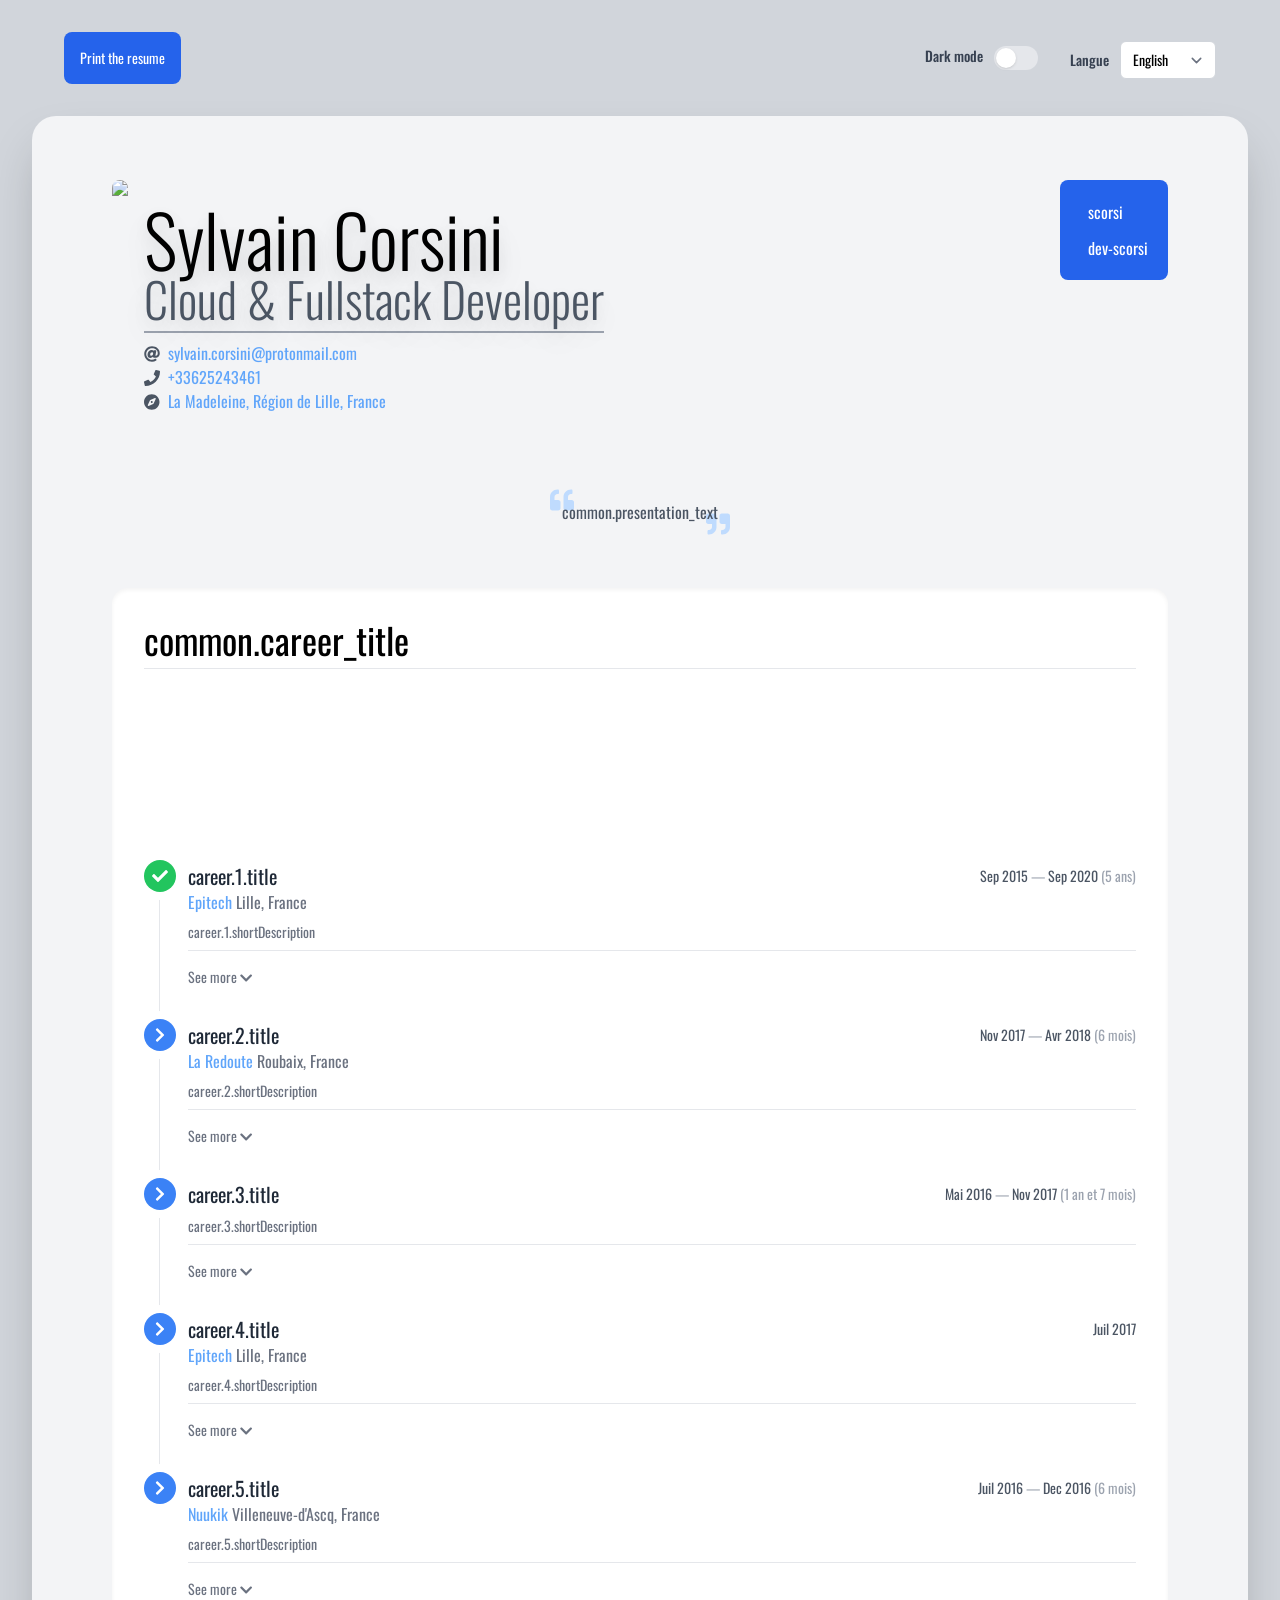
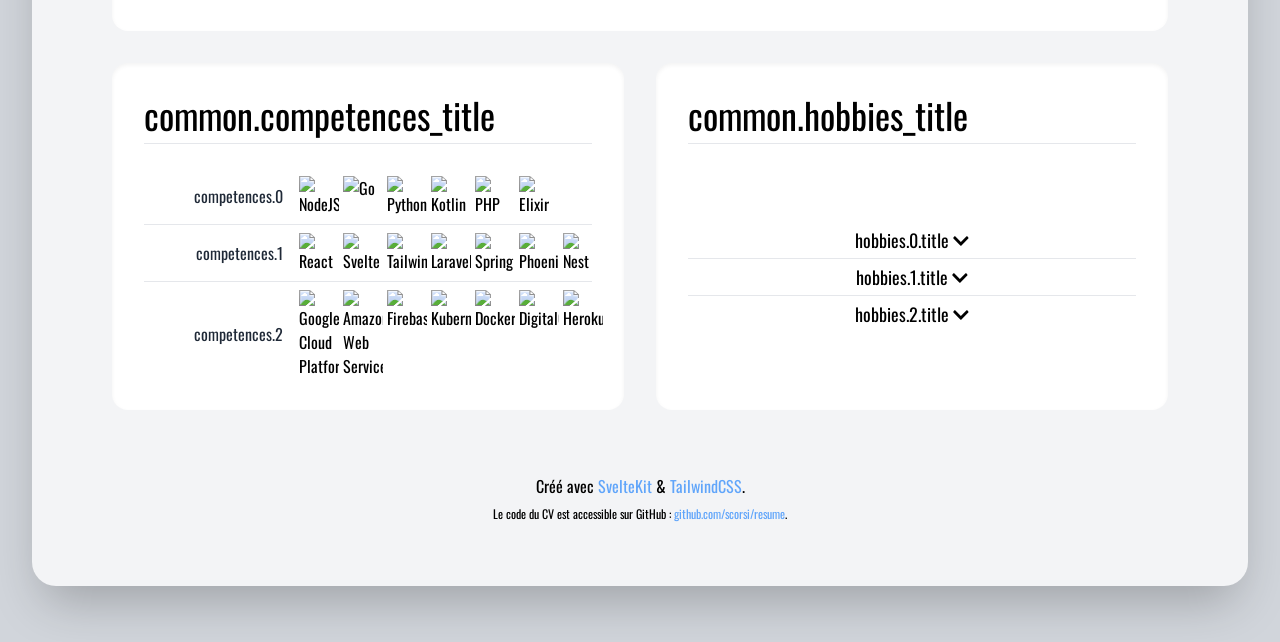
==== commit ce10d1fc: "Deploying to gh-pages from @ scorsi/resume@7c3e4f9fde87c44d599277fce77afed5ab04159d 🚀" ====
--- a/en/index.html
+++ b/en/index.html
@@ -11,18 +11,19 @@
 
 		<link rel="stylesheet" href="https://scorsi.github.io/resume/_app/assets/start-d5b4de3e.css">
 		<link rel="stylesheet" href="https://scorsi.github.io/resume/_app/assets/vendor-8992211a.css">
-		<link rel="stylesheet" href="https://scorsi.github.io/resume/_app/assets/pages/__layout.svelte-0d20ca4b.css">
+		<link rel="stylesheet" href="https://scorsi.github.io/resume/_app/assets/pages/__layout.svelte-f0a27a80.css">
 		<link rel="stylesheet" href="https://scorsi.github.io/resume/_app/assets/pages/_lang_.svelte-b125c2d3.css">
-		<link rel="modulepreload" href="https://scorsi.github.io/resume/_app/start-835158ba.js">
+		<link rel="modulepreload" href="https://scorsi.github.io/resume/_app/start-803560c8.js">
 		<link rel="modulepreload" href="https://scorsi.github.io/resume/_app/chunks/vendor-b635c8c7.js">
 		<link rel="modulepreload" href="https://scorsi.github.io/resume/_app/chunks/preload-helper-5f3a618f.js">
-		<link rel="modulepreload" href="https://scorsi.github.io/resume/_app/chunks/paths-94b66ca7.js">
+		<link rel="modulepreload" href="https://scorsi.github.io/resume/_app/chunks/singletons-a42a5e91.js">
+		<link rel="modulepreload" href="https://scorsi.github.io/resume/_app/chunks/paths-28a87002.js">
 		<link rel="modulepreload" href="https://scorsi.github.io/resume/_app/pages/__layout.svelte-6d6cab81.js">
 		<link rel="modulepreload" href="https://scorsi.github.io/resume/_app/chunks/darkmode-01e0810a.js">
-		<link rel="modulepreload" href="https://scorsi.github.io/resume/_app/pages/_lang_.svelte-039b7b2b.js">
+		<link rel="modulepreload" href="https://scorsi.github.io/resume/_app/pages/_lang_.svelte-de798c67.js">
 
 		<script type="module">
-			import { start } from "https://scorsi.github.io/resume/_app/start-835158ba.js";
+			import { start } from "https://scorsi.github.io/resume/_app/start-803560c8.js";
 			start({
 				target: document.querySelector("#svelte"),
 				paths: {"base":"/resume","assets":"https://scorsi.github.io/resume"},
@@ -35,7 +36,7 @@
 					error: null,
 					nodes: [
 						import("https://scorsi.github.io/resume/_app/pages/__layout.svelte-6d6cab81.js"),
-						import("https://scorsi.github.io/resume/_app/pages/_lang_.svelte-039b7b2b.js")
+						import("https://scorsi.github.io/resume/_app/pages/_lang_.svelte-de798c67.js")
 					],
 					url: new URL("http://prerender/en"),
 					params: {lang:"en"}
@@ -49,15 +50,15 @@
 
 
 
-<section class="container mx-auto lg:px-8 md:mb-10 lg:mb-14"><div class="sm:my-8 flex gap-8 items-center mx-8 print:hidden"><div><button class="bg-blue-600 text-white text-sm p-4 rounded-lg">Print the resume</button></div>
-    <div class="ml-auto"><span class="inline text-sm font-medium text-gray-700 dark:text-white mr-2">Dark mode</span>
-      <button class="bg-gray-200 align-middle relative inline-flex flex-shrink-0 h-6 w-11 border-2 border-transparent rounded-full cursor-pointer transition-colors ease-in-out duration-200 focus:outline-none focus:ring-2 focus:ring-offset-2 focus:ring-blue-500" type="button" role="switch" aria-checked="false"><span class="sr-only">Use setting</span>
+<section class="container mx-auto lg:px-8 md:mb-10 lg:mb-14"><div class="my-3 text-xs text-center lg:text-md lg:text-left sm:my-8 flex gap-8 items-center mx-8 print:hidden"><div><button class="bg-blue-600 text-white text-sm p-4 rounded-lg">Print the resume</button></div>
+    <div class="ml-auto"><span class="lg:inline text-sm font-medium text-gray-700 dark:text-white mr-0 lg:mr-2">Dark mode</span>
+      <button class="bg-gray-200 align-middle relative lg:inline-flex flex-shrink-0 h-6 w-11 border-2 border-transparent rounded-full cursor-pointer transition-colors ease-in-out duration-200 focus:outline-none focus:ring-2 focus:ring-offset-2 focus:ring-blue-500" type="button" role="switch" aria-checked="false"><span class="sr-only">Use setting</span>
         <span aria-hidden="true" class="pointer-events-none inline-block h-5 w-5 rounded-full bg-white shadow transform ring-0 transition ease-in-out duration-200"></span></button></div>
     <div><span class="inline text-sm font-medium text-gray-700 dark:text-white mr-2">Langue</span>
       <select id="location" name="location" class="mt-1 inline pl-3 pr-10 py-2 text-base border-gray-300 focus:outline-none focus:ring-indigo-500 focus:border-indigo-500 sm:text-sm rounded-md"><option  value="fr">Français</option><option selected value="en">English</option></select></div></div>
 
-  <div class="bg-gray-100 px-2 py-4 sm:my-8 sm:px-20 sm:py-16 sm:rounded-3xl sm:shadow-2xl dark:bg-black print:bg-white print:my-0 print:p-4 print:shadow-none"><section class="mx-6 sm:mx-0 print:mx-0 lg:flex print:flex text-center lg:text-left print:text-left items-center md:gap-4 print:gap-4"><img src="/resume/img.png" class="mx-auto lg:mx-0 print:mx-0 z-[10] rounded-full h-40 sm:h-48 lg:h-64 shadow-2xl print:shadow-none print:h-16">
-  <ul class="divide-y lg:divide-y-2 divide-gray-400 bg-gray-200 print:bg-inherit lg:bg-inherit lg:rounded-none p-4 sm:px-10 pt-12 rounded-t-xl md:rounded-t-2xl -mt-10 lg:m-0 lg:p-0 print:m-0 print:p-0 z-0"><li class="py-1 lg:py-2 print:py-2 font-light text-shadow-lg print:text-shadow-none"><h1 class="text-4xl sm:text-5xl md:text-6xl xl:text-7xl dark:text-gray-200 print:text-xl">Sylvain Corsini</h1>
+  <div class="bg-gray-100 px-2 py-8 pb-36 sm:my-8 sm:px-20 sm:py-16 sm:rounded-3xl sm:shadow-2xl dark:bg-black print:bg-white print:my-0 print:p-4 print:shadow-none"><section class="mx-6 sm:mx-0 print:mx-0 lg:flex print:flex text-center lg:text-left print:text-left items-center md:gap-4 print:gap-4"><img src="/resume/img.png" class="mx-auto lg:mx-0 print:mx-0 z-[10] rounded-full h-40 sm:h-48 lg:h-64 shadow-2xl print:shadow-none print:h-16">
+  <ul class="divide-y lg:divide-y-2 divide-gray-400 bg-gray-200 lg:dark:bg-inherit dark:bg-gray-900 print:bg-inherit lg:bg-inherit lg:rounded-none p-4 sm:px-10 pt-12 rounded-t-xl md:rounded-t-2xl -mt-10 lg:m-0 lg:p-0 print:m-0 print:p-0 z-0"><li class="py-1 lg:py-2 print:py-2 font-light text-shadow-lg print:text-shadow-none"><h1 class="text-4xl sm:text-5xl md:text-6xl xl:text-7xl dark:text-gray-200 print:text-xl">Sylvain Corsini</h1>
       <p class="text-xl sm:text-2xl md:text-3xl xl:text-5xl text-gray-600 dark:text-gray-400 print:text-lg">Cloud &amp; Fullstack Developer</p></li>
     <li class="py-1 lg:py-2 print:py-2 print:hidden"><ul class="text-gray-600 dark:text-gray-400 text-left"><li><svg id="" class="inline svelte-fa svelte-1cj2gr0" style="height:1em;vertical-align:-.125em;transform-origin:center;overflow:visible" viewBox="0 0 512 512" aria-hidden="true" role="img" xmlns="http://www.w3.org/2000/svg"><g transform="translate(256 256)" transform-origin="128 0"><g transform="translate(0,0) scale(1,1)"><path d="M256 8C118.941 8 8 118.919 8 256c0 137.059 110.919 248 248 248 48.154 0 95.342-14.14 135.408-40.223 12.005-7.815 14.625-24.288 5.552-35.372l-10.177-12.433c-7.671-9.371-21.179-11.667-31.373-5.129C325.92 429.757 291.314 440 256 440c-101.458 0-184-82.542-184-184S154.542 72 256 72c100.139 0 184 57.619 184 160 0 38.786-21.093 79.742-58.17 83.693-17.349-.454-16.91-12.857-13.476-30.024l23.433-121.11C394.653 149.75 383.308 136 368.225 136h-44.981a13.518 13.518 0 0 0-13.432 11.993l-.01.092c-14.697-17.901-40.448-21.775-59.971-21.775-74.58 0-137.831 62.234-137.831 151.46 0 65.303 36.785 105.87 96 105.87 26.984 0 57.369-15.637 74.991-38.333 9.522 34.104 40.613 34.103 70.71 34.103C462.609 379.41 504 307.798 504 232 504 95.653 394.023 8 256 8zm-21.68 304.43c-22.249 0-36.07-15.623-36.07-40.771 0-44.993 30.779-72.729 58.63-72.729 22.292 0 35.601 15.241 35.601 40.77 0 45.061-33.875 72.73-58.161 72.73z" fill="currentColor" transform="translate(-256 -256)"></path></g></g></svg>
           <a href="mailto:sylvain.corsini@protonmail.com" target="_blank" class="text-blue-400 ml-1">sylvain.corsini@protonmail.com
@@ -68,7 +69,7 @@
         <li><svg id="" class="inline svelte-fa svelte-1cj2gr0" style="height:1em;vertical-align:-.125em;transform-origin:center;overflow:visible" viewBox="0 0 496 512" aria-hidden="true" role="img" xmlns="http://www.w3.org/2000/svg"><g transform="translate(248 256)" transform-origin="124 0"><g transform="translate(0,0) scale(1,1)"><path d="M225.38 233.37c-12.5 12.5-12.5 32.76 0 45.25 12.49 12.5 32.76 12.5 45.25 0 12.5-12.5 12.5-32.76 0-45.25-12.5-12.49-32.76-12.49-45.25 0zM248 8C111.03 8 0 119.03 0 256s111.03 248 248 248 248-111.03 248-248S384.97 8 248 8zm126.14 148.05L308.17 300.4a31.938 31.938 0 0 1-15.77 15.77l-144.34 65.97c-16.65 7.61-33.81-9.55-26.2-26.2l65.98-144.35a31.938 31.938 0 0 1 15.77-15.77l144.34-65.97c16.65-7.6 33.8 9.55 26.19 26.2z" fill="currentColor" transform="translate(-248 -256)"></path></g></g></svg>
           <a href="https://www.google.com/maps/place/La%20Madeleine/" target="_blank" class="text-blue-400 ml-1">La Madeleine, Région de Lille, France
           </a></li></ul></li></ul>
-  <ul class="divide-y p-4 lg:divide-y-0 sm:ml-auto sm:place-self-start sm:px-10 lg:p-2 xl:p-4 rounded-b-xl md:rounded-b-2xl border lg:rounded-lg sm:border-none bg-blue-600 dark:bg-gray-900 text-white print:hidden"><li class="flex items-center p-1 lg:rounded hover:bg-blue-400"><i class="devicon-github-plain lg:text-2xl"></i>
+  <ul class="divide-y p-4 lg:divide-y-0 sm:ml-auto sm:place-self-start sm:px-10 lg:p-2 xl:p-4 rounded-b-xl md:rounded-b-2xl lg:rounded-lg bg-blue-600 dark:bg-gray-900 text-white print:hidden"><li class="flex items-center p-1 lg:rounded hover:bg-blue-400"><i class="devicon-github-plain lg:text-2xl"></i>
       <a href="https://github.com/scorsi" target="_blank" class="ml-2">scorsi</a></li>
     <li class="flex items-center lg:mt-1 p-1 lg:rounded hover:bg-blue-400"><i class="devicon-linkedin-plain lg:text-2xl"></i>
       <a href="https://www.linkedin.com/in/dev-scorsi/" target="_blank" class="ml-2">dev-scorsi</a></li></ul>
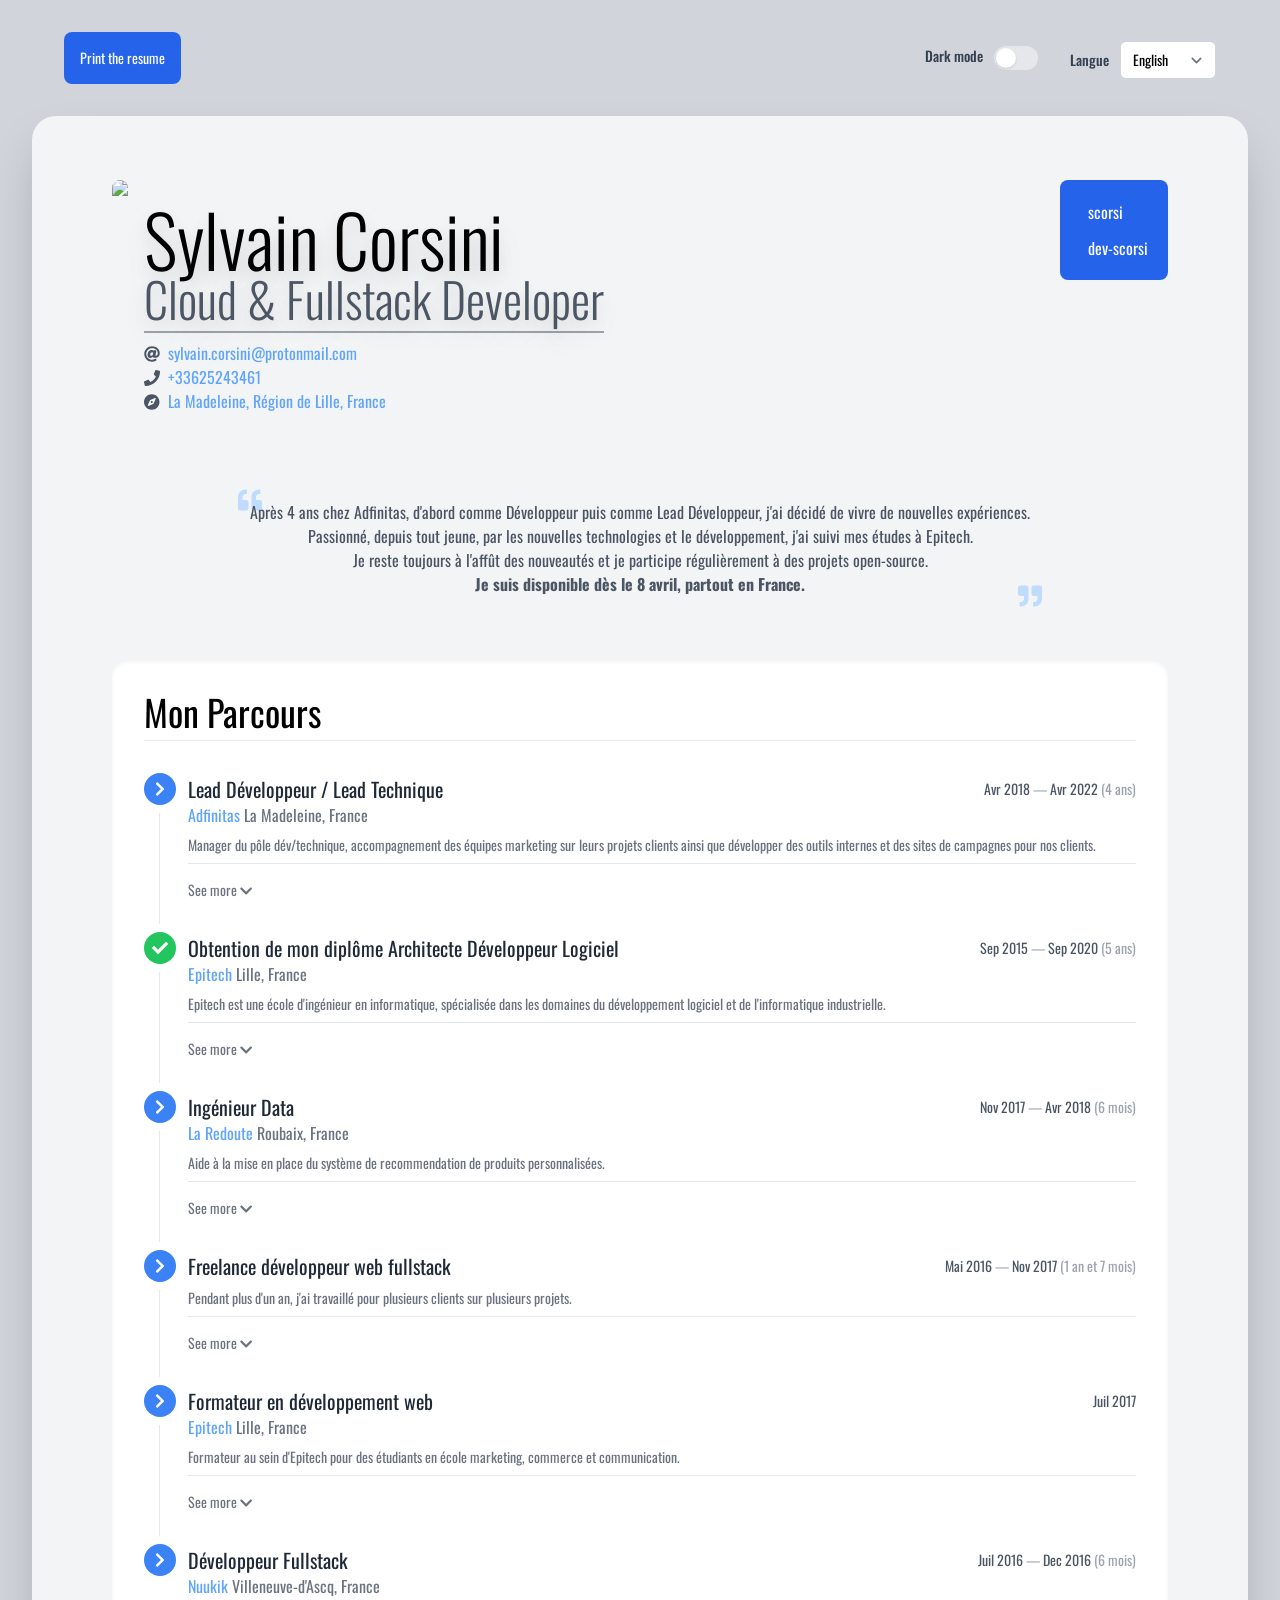
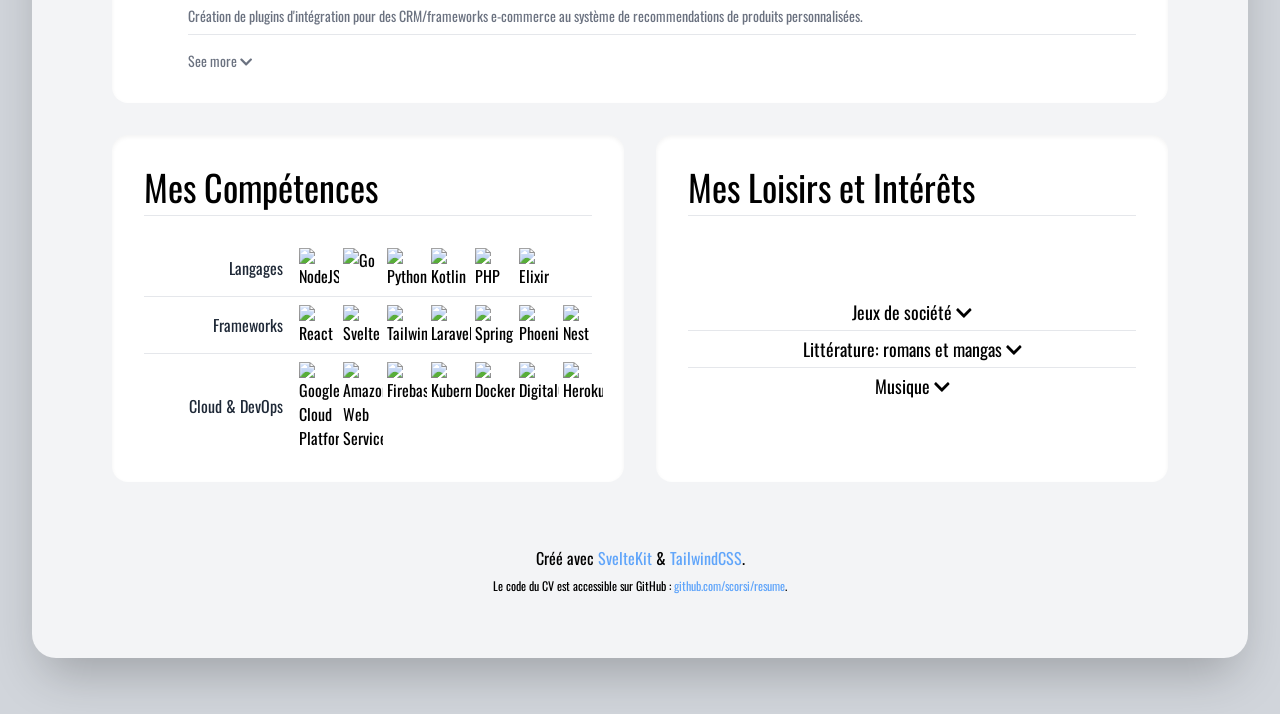
==== commit d0c6296f: "Deploying to gh-pages from @ scorsi/resume@a4c63c22bb36b8afeea33bdc4b5497389ca22732 🚀" ====
--- a/en/index.html
+++ b/en/index.html
@@ -13,17 +13,17 @@
 		<link rel="stylesheet" href="https://scorsi.github.io/resume/_app/assets/vendor-8992211a.css">
 		<link rel="stylesheet" href="https://scorsi.github.io/resume/_app/assets/pages/__layout.svelte-f0a27a80.css">
 		<link rel="stylesheet" href="https://scorsi.github.io/resume/_app/assets/pages/_lang_.svelte-b125c2d3.css">
-		<link rel="modulepreload" href="https://scorsi.github.io/resume/_app/start-803560c8.js">
+		<link rel="modulepreload" href="https://scorsi.github.io/resume/_app/start-25659cd0.js">
 		<link rel="modulepreload" href="https://scorsi.github.io/resume/_app/chunks/vendor-b635c8c7.js">
 		<link rel="modulepreload" href="https://scorsi.github.io/resume/_app/chunks/preload-helper-5f3a618f.js">
 		<link rel="modulepreload" href="https://scorsi.github.io/resume/_app/chunks/singletons-a42a5e91.js">
 		<link rel="modulepreload" href="https://scorsi.github.io/resume/_app/chunks/paths-28a87002.js">
-		<link rel="modulepreload" href="https://scorsi.github.io/resume/_app/pages/__layout.svelte-6d6cab81.js">
-		<link rel="modulepreload" href="https://scorsi.github.io/resume/_app/chunks/darkmode-01e0810a.js">
-		<link rel="modulepreload" href="https://scorsi.github.io/resume/_app/pages/_lang_.svelte-de798c67.js">
+		<link rel="modulepreload" href="https://scorsi.github.io/resume/_app/pages/__layout.svelte-718744ef.js">
+		<link rel="modulepreload" href="https://scorsi.github.io/resume/_app/chunks/darkmode-28d04f9d.js">
+		<link rel="modulepreload" href="https://scorsi.github.io/resume/_app/pages/_lang_.svelte-d147913c.js">
 
 		<script type="module">
-			import { start } from "https://scorsi.github.io/resume/_app/start-803560c8.js";
+			import { start } from "https://scorsi.github.io/resume/_app/start-25659cd0.js";
 			start({
 				target: document.querySelector("#svelte"),
 				paths: {"base":"/resume","assets":"https://scorsi.github.io/resume"},
@@ -35,8 +35,8 @@
 					status: 200,
 					error: null,
 					nodes: [
-						import("https://scorsi.github.io/resume/_app/pages/__layout.svelte-6d6cab81.js"),
-						import("https://scorsi.github.io/resume/_app/pages/_lang_.svelte-de798c67.js")
+						import("https://scorsi.github.io/resume/_app/pages/__layout.svelte-718744ef.js"),
+						import("https://scorsi.github.io/resume/_app/pages/_lang_.svelte-d147913c.js")
 					],
 					url: new URL("http://prerender/en"),
 					params: {lang:"en"}
@@ -90,22 +90,22 @@
 <hr class="hidden mt-2 print:block">
 <div class="z-0" data-aos="fade-up" data-aos-delay="500" data-aos-duration="1250"><div class="flex mt-8 sm:mt-16 print:mt-6 mx-10 sm:mx-0 print:mx-0"><div class="text-justify sm:text-center text-md text-gray-600 dark:text-gray-200 relative mx-auto print:text-xs print:text-left print:ml-20"><span class="absolute -left-3 -top-3 text-blue-200 dark:text-blue-900 text-2xl z-0 print:text-xl"><svg id="" class="svelte-fa svelte-1cj2gr0" style="height:1em;vertical-align:-.125em;transform-origin:center;overflow:visible" viewBox="0 0 512 512" aria-hidden="true" role="img" xmlns="http://www.w3.org/2000/svg"><g transform="translate(256 256)" transform-origin="128 0"><g transform="translate(0,0) scale(1,1)"><path d="M464 256h-80v-64c0-35.3 28.7-64 64-64h8c13.3 0 24-10.7 24-24V56c0-13.3-10.7-24-24-24h-8c-88.4 0-160 71.6-160 160v240c0 26.5 21.5 48 48 48h128c26.5 0 48-21.5 48-48V304c0-26.5-21.5-48-48-48zm-288 0H96v-64c0-35.3 28.7-64 64-64h8c13.3 0 24-10.7 24-24V56c0-13.3-10.7-24-24-24h-8C71.6 32 0 103.6 0 192v240c0 26.5 21.5 48 48 48h128c26.5 0 48-21.5 48-48V304c0-26.5-21.5-48-48-48z" fill="currentColor" transform="translate(-256 -256)"></path></g></g></svg></span>
       <span class="absolute -right-3 -bottom-3 text-blue-200 dark:text-blue-900 text-2xl z-0 hidden sm:block print:hidden"><svg id="" class="svelte-fa svelte-1cj2gr0" style="height:1em;vertical-align:-.125em;transform-origin:center;overflow:visible" viewBox="0 0 512 512" aria-hidden="true" role="img" xmlns="http://www.w3.org/2000/svg"><g transform="translate(256 256)" transform-origin="128 0"><g transform="translate(0,0) scale(1,1)"><path d="M464 32H336c-26.5 0-48 21.5-48 48v128c0 26.5 21.5 48 48 48h80v64c0 35.3-28.7 64-64 64h-8c-13.3 0-24 10.7-24 24v48c0 13.3 10.7 24 24 24h8c88.4 0 160-71.6 160-160V80c0-26.5-21.5-48-48-48zm-288 0H48C21.5 32 0 53.5 0 80v128c0 26.5 21.5 48 48 48h80v64c0 35.3-28.7 64-64 64h-8c-13.3 0-24 10.7-24 24v48c0 13.3 10.7 24 24 24h8c88.4 0 160-71.6 160-160V80c0-26.5-21.5-48-48-48z" fill="currentColor" transform="translate(-256 -256)"></path></g></g></svg></span>
-      <p class="relative z-1"><!-- HTML_TAG_START -->common.presentation_text<!-- HTML_TAG_END --></p></div></div></div>
-    <div class="mt-8 md:mt-16 print:mt-8"><section data-aos="fade-up" data-aos-delay="250" data-aos-duration="1000" class="z-10 relative flex flex-col mx-6 sm:mx-0 print:mx-0 bg-white dark:bg-gray-900 rounded-xl md:rounded-2xl p-8 shadow-inner print:p-4 print:rounded-lg print:border print:shadow-none"><div class="text-xl sm:text-2xl md:text-4xl print:text-xl dark:text-gray-200"><h2 slot="title">common.career_title</h2></div>
+      <p class="relative z-1"><!-- HTML_TAG_START -->Après 4 ans chez Adfinitas, d'abord comme Développeur puis comme Lead Développeur, j'ai décidé de vivre de nouvelles expériences.<br/>Passionné, depuis tout jeune, par les nouvelles technologies et le développement, j'ai suivi mes études à Epitech.<br/>Je reste toujours à l'affût des nouveautés et je participe régulièrement à des projets open-source.<br/><strong>Je suis disponible dès le 8 avril, partout en France.</strong><!-- HTML_TAG_END --></p></div></div></div>
+    <div class="mt-8 md:mt-16 print:mt-8"><section data-aos="fade-up" data-aos-delay="250" data-aos-duration="1000" class="z-10 relative flex flex-col mx-6 sm:mx-0 print:mx-0 bg-white dark:bg-gray-900 rounded-xl md:rounded-2xl p-8 shadow-inner print:p-4 print:rounded-lg print:border print:shadow-none"><div class="text-xl sm:text-2xl md:text-4xl print:text-xl dark:text-gray-200"><h2 slot="title">Mon Parcours</h2></div>
   <hr class="mb-4 sm:mb-6 md:mb-8 mt-2 print:mb-4">
   <div class="w-full grow flex"><div class="w-full self-center"><ul class="-mb-8 print:-mb-4" slot="content"><li data-aos="fade-up" data-aos-offset="250"><div class="relative pb-8 print:pb-4"><span class="absolute top-4 left-4 -ml-px h-full w-px bg-gray-200 print:left-3" aria-hidden="true"></span>
           <div class="relative flex space-x-3 print:space-x-2"><div><span class="h-8 w-8 rounded-full bg-blue-500 flex items-center justify-center ring-8 ring-white dark:ring-gray-900 text-white print:h-6 print:w-6 print:text-xs"><svg id="" class="svelte-fa svelte-1cj2gr0" style="height:1em;vertical-align:-.125em;transform-origin:center;overflow:visible" viewBox="0 0 320 512" aria-hidden="true" role="img" xmlns="http://www.w3.org/2000/svg"><g transform="translate(160 256)" transform-origin="80 0"><g transform="translate(0,0) scale(1,1)"><path d="M285.476 272.971L91.132 467.314c-9.373 9.373-24.569 9.373-33.941 0l-22.667-22.667c-9.357-9.357-9.375-24.522-.04-33.901L188.505 256 34.484 101.255c-9.335-9.379-9.317-24.544.04-33.901l22.667-22.667c9.373-9.373 24.569-9.373 33.941 0L285.475 239.03c9.373 9.372 9.373 24.568.001 33.941z" fill="currentColor" transform="translate(-160 -256)"></path></g></g></svg>
               </span></div>
-            <div class="min-w-0 flex-1 flex flex-col pt-1.5"><div class="md:flex justify-between md:space-x-4"><div class="-mt-1 print:-mt-2"><h3 class="sm:text-lg md:text-xl text-gray-800 print:text-md print:inline dark:text-gray-200">career.0.title</h3>
+            <div class="min-w-0 flex-1 flex flex-col pt-1.5"><div class="md:flex justify-between md:space-x-4"><div class="-mt-1 print:-mt-2"><h3 class="sm:text-lg md:text-xl text-gray-800 print:text-md print:inline dark:text-gray-200">Lead Développeur / Lead Technique</h3>
                   <h4 class="print:text-xs print:inline"><a href="https://adfinitas.fr/" target="_blank" class="text-blue-400">Adfinitas</a>
                       <span class="text-gray-500 dark:text-gray-400">La Madeleine, France</span>
                     </h4></div>
                 <div class="md:text-right text-xs md:text-sm whitespace-nowrap text-gray-600 dark:text-gray-300 print:text-xs">Avr 2018 <span class="text-gray-400">—</span> Avr 2022
                     <span class="text-gray-400">(4 ans)</span>
                 </div></div>
-              <div class="w-full text-sm text-gray-500 dark:text-gray-300 print:text-xs print:-mt-2"><p class="mt-2">career.0.shortDescription</p>
-                <div class="print:hidden"><hr class="mt-2">
-                  <p class="mt-2 hidden"><!-- HTML_TAG_START -->career.0.longDescription<!-- HTML_TAG_END --></p>
+              <div class="w-full text-sm text-gray-500 dark:text-gray-300 print:text-xs print:-mt-2"><p class="mt-2">Manager du pôle dév/technique, accompagnement des équipes marketing sur leurs projets clients ainsi que développer des outils internes et des sites de campagnes pour nos clients.</p>
+                <div class="print:hidden"><hr class="mt-2">
+                  <p class="mt-2 hidden"><!-- HTML_TAG_START -->J'ai d'abord rejoints l'entreprise comme développeur en stage puis alternance et en sortie d'école j'ai été nommé Lead Développeur.<br/>Au départ, mon rôle était de développer des outils internes (ex : Prometer) et d'aider légèrement sur quelques projets clients.<br/>J'ai rapidement monté en responsabilité, j'ai par la suite managé le pôle dév et aider à son développement en recrutant des profils en stage et alternance. J'ai également épaulé les équipes marketings et créatives sur la réalisation et la reflexion autours des projets clients : principalement en aidant à trouver la bonne solution technique pour répondre au mieux au besoin client. J'étais souvent en relation avec les clients, je devais les aider à comprendre nos reflexions techniques, mais aussi les aider sur leurs problématiques métiers.<br/>J'ai eu la chance de travailler avec des clients tel que La SPA, Médecin du Monde, L'Institut du Cerveau, Ordre de Malte, L'Institut Curie.... et bien d'autres encore.<!-- HTML_TAG_END --></p>
                   <a class="mt-4 block cursor-pointer">See more
                     <svg id="" class="inline svelte-fa svelte-1cj2gr0" style="height:1em;vertical-align:-.125em;transform-origin:center;overflow:visible" viewBox="0 0 448 512" aria-hidden="true" role="img" xmlns="http://www.w3.org/2000/svg"><g transform="translate(224 256)" transform-origin="112 0"><g transform="translate(0,0) scale(1,1)"><path d="M207.029 381.476L12.686 187.132c-9.373-9.373-9.373-24.569 0-33.941l22.667-22.667c9.357-9.357 24.522-9.375 33.901-.04L224 284.505l154.745-154.021c9.379-9.335 24.544-9.317 33.901.04l22.667 22.667c9.373 9.373 9.373 24.569 0 33.941L240.971 381.476c-9.373 9.372-24.569 9.372-33.942 0z" fill="currentColor" transform="translate(-224 -256)"></path></g></g></svg>
                   </a></div>
@@ -114,67 +114,67 @@
       </li><li data-aos="fade-up" data-aos-offset="250"><div class="relative pb-8 print:pb-4"><span class="absolute top-4 left-4 -ml-px h-full w-px bg-gray-200 print:left-3" aria-hidden="true"></span>
           <div class="relative flex space-x-3 print:space-x-2"><div><span class="h-8 w-8 rounded-full bg-green-500 flex items-center justify-center ring-8 ring-white dark:ring-gray-900 text-white print:h-6 print:w-6 print:text-xs"><svg id="" class="svelte-fa svelte-1cj2gr0" style="height:1em;vertical-align:-.125em;transform-origin:center;overflow:visible" viewBox="0 0 512 512" aria-hidden="true" role="img" xmlns="http://www.w3.org/2000/svg"><g transform="translate(256 256)" transform-origin="128 0"><g transform="translate(0,0) scale(1,1)"><path d="M173.898 439.404l-166.4-166.4c-9.997-9.997-9.997-26.206 0-36.204l36.203-36.204c9.997-9.998 26.207-9.998 36.204 0L192 312.69 432.095 72.596c9.997-9.997 26.207-9.997 36.204 0l36.203 36.204c9.997 9.997 9.997 26.206 0 36.204l-294.4 294.401c-9.998 9.997-26.207 9.997-36.204-.001z" fill="currentColor" transform="translate(-256 -256)"></path></g></g></svg>
               </span></div>
-            <div class="min-w-0 flex-1 flex flex-col pt-1.5"><div class="md:flex justify-between md:space-x-4"><div class="-mt-1 print:-mt-2"><h3 class="sm:text-lg md:text-xl text-gray-800 print:text-md print:inline dark:text-gray-200">career.1.title</h3>
+            <div class="min-w-0 flex-1 flex flex-col pt-1.5"><div class="md:flex justify-between md:space-x-4"><div class="-mt-1 print:-mt-2"><h3 class="sm:text-lg md:text-xl text-gray-800 print:text-md print:inline dark:text-gray-200">Obtention de mon diplôme Architecte Développeur Logiciel</h3>
                   <h4 class="print:text-xs print:inline"><a href="https://www.epitech.eu/" target="_blank" class="text-blue-400">Epitech</a>
                       <span class="text-gray-500 dark:text-gray-400">Lille, France</span>
                     </h4></div>
                 <div class="md:text-right text-xs md:text-sm whitespace-nowrap text-gray-600 dark:text-gray-300 print:text-xs">Sep 2015 <span class="text-gray-400">—</span> Sep 2020
                     <span class="text-gray-400">(5 ans)</span>
                 </div></div>
-              <div class="w-full text-sm text-gray-500 dark:text-gray-300 print:text-xs print:-mt-2"><p class="mt-2">career.1.shortDescription</p>
-                <div class="print:hidden"><hr class="mt-2">
-                  <p class="mt-2 hidden"><!-- HTML_TAG_START -->career.1.longDescription<!-- HTML_TAG_END --></p>
-                  <a class="mt-4 block cursor-pointer">See more
-                    <svg id="" class="inline svelte-fa svelte-1cj2gr0" style="height:1em;vertical-align:-.125em;transform-origin:center;overflow:visible" viewBox="0 0 448 512" aria-hidden="true" role="img" xmlns="http://www.w3.org/2000/svg"><g transform="translate(224 256)" transform-origin="112 0"><g transform="translate(0,0) scale(1,1)"><path d="M207.029 381.476L12.686 187.132c-9.373-9.373-9.373-24.569 0-33.941l22.667-22.667c9.357-9.357 24.522-9.375 33.901-.04L224 284.505l154.745-154.021c9.379-9.335 24.544-9.317 33.901.04l22.667 22.667c9.373 9.373 9.373 24.569 0 33.941L240.971 381.476c-9.373 9.372-24.569 9.372-33.942 0z" fill="currentColor" transform="translate(-224 -256)"></path></g></g></svg>
-                  </a></div>
-              </div></div>
-          </div></div>
-      </li><li data-aos="fade-up" data-aos-offset="250"><div class="relative pb-8 print:pb-4"><span class="absolute top-4 left-4 -ml-px h-full w-px bg-gray-200 print:left-3" aria-hidden="true"></span>
-          <div class="relative flex space-x-3 print:space-x-2"><div><span class="h-8 w-8 rounded-full bg-blue-500 flex items-center justify-center ring-8 ring-white dark:ring-gray-900 text-white print:h-6 print:w-6 print:text-xs"><svg id="" class="svelte-fa svelte-1cj2gr0" style="height:1em;vertical-align:-.125em;transform-origin:center;overflow:visible" viewBox="0 0 320 512" aria-hidden="true" role="img" xmlns="http://www.w3.org/2000/svg"><g transform="translate(160 256)" transform-origin="80 0"><g transform="translate(0,0) scale(1,1)"><path d="M285.476 272.971L91.132 467.314c-9.373 9.373-24.569 9.373-33.941 0l-22.667-22.667c-9.357-9.357-9.375-24.522-.04-33.901L188.505 256 34.484 101.255c-9.335-9.379-9.317-24.544.04-33.901l22.667-22.667c9.373-9.373 24.569-9.373 33.941 0L285.475 239.03c9.373 9.372 9.373 24.568.001 33.941z" fill="currentColor" transform="translate(-160 -256)"></path></g></g></svg>
-              </span></div>
-            <div class="min-w-0 flex-1 flex flex-col pt-1.5"><div class="md:flex justify-between md:space-x-4"><div class="-mt-1 print:-mt-2"><h3 class="sm:text-lg md:text-xl text-gray-800 print:text-md print:inline dark:text-gray-200">career.2.title</h3>
+              <div class="w-full text-sm text-gray-500 dark:text-gray-300 print:text-xs print:-mt-2"><p class="mt-2">Epitech est une école d&#39;ingénieur en informatique, spécialisée dans les domaines du développement logiciel et de l&#39;informatique industrielle.</p>
+                <div class="print:hidden"><hr class="mt-2">
+                  <p class="mt-2 hidden"><!-- HTML_TAG_START -->Durant mes études, j'ai eu le temps de bien maitriser les langages C et C++, mais dès que l'occasion se présentait, je fonçais sur des technos moderne comme NodeJS ou Go. Grâce à l'apprentissage d'Epitech, j'ai appris à être autonomme et à m'adapter à des environnements différents. J'ai également appris à travailler en équipe et à être responsable.<!-- HTML_TAG_END --></p>
+                  <a class="mt-4 block cursor-pointer">See more
+                    <svg id="" class="inline svelte-fa svelte-1cj2gr0" style="height:1em;vertical-align:-.125em;transform-origin:center;overflow:visible" viewBox="0 0 448 512" aria-hidden="true" role="img" xmlns="http://www.w3.org/2000/svg"><g transform="translate(224 256)" transform-origin="112 0"><g transform="translate(0,0) scale(1,1)"><path d="M207.029 381.476L12.686 187.132c-9.373-9.373-9.373-24.569 0-33.941l22.667-22.667c9.357-9.357 24.522-9.375 33.901-.04L224 284.505l154.745-154.021c9.379-9.335 24.544-9.317 33.901.04l22.667 22.667c9.373 9.373 9.373 24.569 0 33.941L240.971 381.476c-9.373 9.372-24.569 9.372-33.942 0z" fill="currentColor" transform="translate(-224 -256)"></path></g></g></svg>
+                  </a></div>
+              </div></div>
+          </div></div>
+      </li><li data-aos="fade-up" data-aos-offset="250"><div class="relative pb-8 print:pb-4"><span class="absolute top-4 left-4 -ml-px h-full w-px bg-gray-200 print:left-3" aria-hidden="true"></span>
+          <div class="relative flex space-x-3 print:space-x-2"><div><span class="h-8 w-8 rounded-full bg-blue-500 flex items-center justify-center ring-8 ring-white dark:ring-gray-900 text-white print:h-6 print:w-6 print:text-xs"><svg id="" class="svelte-fa svelte-1cj2gr0" style="height:1em;vertical-align:-.125em;transform-origin:center;overflow:visible" viewBox="0 0 320 512" aria-hidden="true" role="img" xmlns="http://www.w3.org/2000/svg"><g transform="translate(160 256)" transform-origin="80 0"><g transform="translate(0,0) scale(1,1)"><path d="M285.476 272.971L91.132 467.314c-9.373 9.373-24.569 9.373-33.941 0l-22.667-22.667c-9.357-9.357-9.375-24.522-.04-33.901L188.505 256 34.484 101.255c-9.335-9.379-9.317-24.544.04-33.901l22.667-22.667c9.373-9.373 24.569-9.373 33.941 0L285.475 239.03c9.373 9.372 9.373 24.568.001 33.941z" fill="currentColor" transform="translate(-160 -256)"></path></g></g></svg>
+              </span></div>
+            <div class="min-w-0 flex-1 flex flex-col pt-1.5"><div class="md:flex justify-between md:space-x-4"><div class="-mt-1 print:-mt-2"><h3 class="sm:text-lg md:text-xl text-gray-800 print:text-md print:inline dark:text-gray-200">Ingénieur Data</h3>
                   <h4 class="print:text-xs print:inline"><a href="https://www.laredoute.fr/" target="_blank" class="text-blue-400">La Redoute</a>
                       <span class="text-gray-500 dark:text-gray-400">Roubaix, France</span>
                     </h4></div>
                 <div class="md:text-right text-xs md:text-sm whitespace-nowrap text-gray-600 dark:text-gray-300 print:text-xs">Nov 2017 <span class="text-gray-400">—</span> Avr 2018
                     <span class="text-gray-400">(6 mois)</span>
                 </div></div>
-              <div class="w-full text-sm text-gray-500 dark:text-gray-300 print:text-xs print:-mt-2"><p class="mt-2">career.2.shortDescription</p>
-                <div class="print:hidden"><hr class="mt-2">
-                  <p class="mt-2 hidden"><!-- HTML_TAG_START -->career.2.longDescription<!-- HTML_TAG_END --></p>
-                  <a class="mt-4 block cursor-pointer">See more
-                    <svg id="" class="inline svelte-fa svelte-1cj2gr0" style="height:1em;vertical-align:-.125em;transform-origin:center;overflow:visible" viewBox="0 0 448 512" aria-hidden="true" role="img" xmlns="http://www.w3.org/2000/svg"><g transform="translate(224 256)" transform-origin="112 0"><g transform="translate(0,0) scale(1,1)"><path d="M207.029 381.476L12.686 187.132c-9.373-9.373-9.373-24.569 0-33.941l22.667-22.667c9.357-9.357 24.522-9.375 33.901-.04L224 284.505l154.745-154.021c9.379-9.335 24.544-9.317 33.901.04l22.667 22.667c9.373 9.373 9.373 24.569 0 33.941L240.971 381.476c-9.373 9.372-24.569 9.372-33.942 0z" fill="currentColor" transform="translate(-224 -256)"></path></g></g></svg>
-                  </a></div>
-              </div></div>
-          </div></div>
-      </li><li data-aos="fade-up" data-aos-offset="250"><div class="relative pb-8 print:pb-4"><span class="absolute top-4 left-4 -ml-px h-full w-px bg-gray-200 print:left-3" aria-hidden="true"></span>
-          <div class="relative flex space-x-3 print:space-x-2"><div><span class="h-8 w-8 rounded-full bg-blue-500 flex items-center justify-center ring-8 ring-white dark:ring-gray-900 text-white print:h-6 print:w-6 print:text-xs"><svg id="" class="svelte-fa svelte-1cj2gr0" style="height:1em;vertical-align:-.125em;transform-origin:center;overflow:visible" viewBox="0 0 320 512" aria-hidden="true" role="img" xmlns="http://www.w3.org/2000/svg"><g transform="translate(160 256)" transform-origin="80 0"><g transform="translate(0,0) scale(1,1)"><path d="M285.476 272.971L91.132 467.314c-9.373 9.373-24.569 9.373-33.941 0l-22.667-22.667c-9.357-9.357-9.375-24.522-.04-33.901L188.505 256 34.484 101.255c-9.335-9.379-9.317-24.544.04-33.901l22.667-22.667c9.373-9.373 24.569-9.373 33.941 0L285.475 239.03c9.373 9.372 9.373 24.568.001 33.941z" fill="currentColor" transform="translate(-160 -256)"></path></g></g></svg>
-              </span></div>
-            <div class="min-w-0 flex-1 flex flex-col pt-1.5"><div class="md:flex justify-between md:space-x-4"><div class="-mt-1 print:-mt-2"><h3 class="sm:text-lg md:text-xl text-gray-800 print:text-md print:inline dark:text-gray-200">career.3.title</h3>
+              <div class="w-full text-sm text-gray-500 dark:text-gray-300 print:text-xs print:-mt-2"><p class="mt-2">Aide à la mise en place du système de recommendation de produits personnalisées.</p>
+                <div class="print:hidden"><hr class="mt-2">
+                  <p class="mt-2 hidden"><!-- HTML_TAG_START -->Le système était presque déployé et finalisé, je me suis charge de l'intégralité des flux temps-réels pour la mise à jour du système de recommendation en Java et sur GCP (Dataflow).<!-- HTML_TAG_END --></p>
+                  <a class="mt-4 block cursor-pointer">See more
+                    <svg id="" class="inline svelte-fa svelte-1cj2gr0" style="height:1em;vertical-align:-.125em;transform-origin:center;overflow:visible" viewBox="0 0 448 512" aria-hidden="true" role="img" xmlns="http://www.w3.org/2000/svg"><g transform="translate(224 256)" transform-origin="112 0"><g transform="translate(0,0) scale(1,1)"><path d="M207.029 381.476L12.686 187.132c-9.373-9.373-9.373-24.569 0-33.941l22.667-22.667c9.357-9.357 24.522-9.375 33.901-.04L224 284.505l154.745-154.021c9.379-9.335 24.544-9.317 33.901.04l22.667 22.667c9.373 9.373 9.373 24.569 0 33.941L240.971 381.476c-9.373 9.372-24.569 9.372-33.942 0z" fill="currentColor" transform="translate(-224 -256)"></path></g></g></svg>
+                  </a></div>
+              </div></div>
+          </div></div>
+      </li><li data-aos="fade-up" data-aos-offset="250"><div class="relative pb-8 print:pb-4"><span class="absolute top-4 left-4 -ml-px h-full w-px bg-gray-200 print:left-3" aria-hidden="true"></span>
+          <div class="relative flex space-x-3 print:space-x-2"><div><span class="h-8 w-8 rounded-full bg-blue-500 flex items-center justify-center ring-8 ring-white dark:ring-gray-900 text-white print:h-6 print:w-6 print:text-xs"><svg id="" class="svelte-fa svelte-1cj2gr0" style="height:1em;vertical-align:-.125em;transform-origin:center;overflow:visible" viewBox="0 0 320 512" aria-hidden="true" role="img" xmlns="http://www.w3.org/2000/svg"><g transform="translate(160 256)" transform-origin="80 0"><g transform="translate(0,0) scale(1,1)"><path d="M285.476 272.971L91.132 467.314c-9.373 9.373-24.569 9.373-33.941 0l-22.667-22.667c-9.357-9.357-9.375-24.522-.04-33.901L188.505 256 34.484 101.255c-9.335-9.379-9.317-24.544.04-33.901l22.667-22.667c9.373-9.373 24.569-9.373 33.941 0L285.475 239.03c9.373 9.372 9.373 24.568.001 33.941z" fill="currentColor" transform="translate(-160 -256)"></path></g></g></svg>
+              </span></div>
+            <div class="min-w-0 flex-1 flex flex-col pt-1.5"><div class="md:flex justify-between md:space-x-4"><div class="-mt-1 print:-mt-2"><h3 class="sm:text-lg md:text-xl text-gray-800 print:text-md print:inline dark:text-gray-200">Freelance développeur web fullstack</h3>
                   </div>
                 <div class="md:text-right text-xs md:text-sm whitespace-nowrap text-gray-600 dark:text-gray-300 print:text-xs">Mai 2016 <span class="text-gray-400">—</span> Nov 2017
                     <span class="text-gray-400">(1 an et 7 mois)</span>
                 </div></div>
-              <div class="w-full text-sm text-gray-500 dark:text-gray-300 print:text-xs print:-mt-2"><p class="mt-2">career.3.shortDescription</p>
-                <div class="print:hidden"><hr class="mt-2">
-                  <p class="mt-2 hidden"><!-- HTML_TAG_START -->career.3.longDescription<!-- HTML_TAG_END --></p>
-                  <a class="mt-4 block cursor-pointer">See more
-                    <svg id="" class="inline svelte-fa svelte-1cj2gr0" style="height:1em;vertical-align:-.125em;transform-origin:center;overflow:visible" viewBox="0 0 448 512" aria-hidden="true" role="img" xmlns="http://www.w3.org/2000/svg"><g transform="translate(224 256)" transform-origin="112 0"><g transform="translate(0,0) scale(1,1)"><path d="M207.029 381.476L12.686 187.132c-9.373-9.373-9.373-24.569 0-33.941l22.667-22.667c9.357-9.357 24.522-9.375 33.901-.04L224 284.505l154.745-154.021c9.379-9.335 24.544-9.317 33.901.04l22.667 22.667c9.373 9.373 9.373 24.569 0 33.941L240.971 381.476c-9.373 9.372-24.569 9.372-33.942 0z" fill="currentColor" transform="translate(-224 -256)"></path></g></g></svg>
-                  </a></div>
-              </div></div>
-          </div></div>
-      </li><li data-aos="fade-up" data-aos-offset="250"><div class="relative pb-8 print:pb-4"><span class="absolute top-4 left-4 -ml-px h-full w-px bg-gray-200 print:left-3" aria-hidden="true"></span>
-          <div class="relative flex space-x-3 print:space-x-2"><div><span class="h-8 w-8 rounded-full bg-blue-500 flex items-center justify-center ring-8 ring-white dark:ring-gray-900 text-white print:h-6 print:w-6 print:text-xs"><svg id="" class="svelte-fa svelte-1cj2gr0" style="height:1em;vertical-align:-.125em;transform-origin:center;overflow:visible" viewBox="0 0 320 512" aria-hidden="true" role="img" xmlns="http://www.w3.org/2000/svg"><g transform="translate(160 256)" transform-origin="80 0"><g transform="translate(0,0) scale(1,1)"><path d="M285.476 272.971L91.132 467.314c-9.373 9.373-24.569 9.373-33.941 0l-22.667-22.667c-9.357-9.357-9.375-24.522-.04-33.901L188.505 256 34.484 101.255c-9.335-9.379-9.317-24.544.04-33.901l22.667-22.667c9.373-9.373 24.569-9.373 33.941 0L285.475 239.03c9.373 9.372 9.373 24.568.001 33.941z" fill="currentColor" transform="translate(-160 -256)"></path></g></g></svg>
-              </span></div>
-            <div class="min-w-0 flex-1 flex flex-col pt-1.5"><div class="md:flex justify-between md:space-x-4"><div class="-mt-1 print:-mt-2"><h3 class="sm:text-lg md:text-xl text-gray-800 print:text-md print:inline dark:text-gray-200">career.4.title</h3>
+              <div class="w-full text-sm text-gray-500 dark:text-gray-300 print:text-xs print:-mt-2"><p class="mt-2">Pendant plus d&#39;un an, j&#39;ai travaillé pour plusieurs clients sur plusieurs projets.</p>
+                <div class="print:hidden"><hr class="mt-2">
+                  <p class="mt-2 hidden"><!-- HTML_TAG_START -->J'ai principalement développé des sites vitrines ainsi qu'un site de gestion de rendez-vous pour une agence de formation d'anglais. J'ai utilisé PHP (Laravel) et React.<!-- HTML_TAG_END --></p>
+                  <a class="mt-4 block cursor-pointer">See more
+                    <svg id="" class="inline svelte-fa svelte-1cj2gr0" style="height:1em;vertical-align:-.125em;transform-origin:center;overflow:visible" viewBox="0 0 448 512" aria-hidden="true" role="img" xmlns="http://www.w3.org/2000/svg"><g transform="translate(224 256)" transform-origin="112 0"><g transform="translate(0,0) scale(1,1)"><path d="M207.029 381.476L12.686 187.132c-9.373-9.373-9.373-24.569 0-33.941l22.667-22.667c9.357-9.357 24.522-9.375 33.901-.04L224 284.505l154.745-154.021c9.379-9.335 24.544-9.317 33.901.04l22.667 22.667c9.373 9.373 9.373 24.569 0 33.941L240.971 381.476c-9.373 9.372-24.569 9.372-33.942 0z" fill="currentColor" transform="translate(-224 -256)"></path></g></g></svg>
+                  </a></div>
+              </div></div>
+          </div></div>
+      </li><li data-aos="fade-up" data-aos-offset="250"><div class="relative pb-8 print:pb-4"><span class="absolute top-4 left-4 -ml-px h-full w-px bg-gray-200 print:left-3" aria-hidden="true"></span>
+          <div class="relative flex space-x-3 print:space-x-2"><div><span class="h-8 w-8 rounded-full bg-blue-500 flex items-center justify-center ring-8 ring-white dark:ring-gray-900 text-white print:h-6 print:w-6 print:text-xs"><svg id="" class="svelte-fa svelte-1cj2gr0" style="height:1em;vertical-align:-.125em;transform-origin:center;overflow:visible" viewBox="0 0 320 512" aria-hidden="true" role="img" xmlns="http://www.w3.org/2000/svg"><g transform="translate(160 256)" transform-origin="80 0"><g transform="translate(0,0) scale(1,1)"><path d="M285.476 272.971L91.132 467.314c-9.373 9.373-24.569 9.373-33.941 0l-22.667-22.667c-9.357-9.357-9.375-24.522-.04-33.901L188.505 256 34.484 101.255c-9.335-9.379-9.317-24.544.04-33.901l22.667-22.667c9.373-9.373 24.569-9.373 33.941 0L285.475 239.03c9.373 9.372 9.373 24.568.001 33.941z" fill="currentColor" transform="translate(-160 -256)"></path></g></g></svg>
+              </span></div>
+            <div class="min-w-0 flex-1 flex flex-col pt-1.5"><div class="md:flex justify-between md:space-x-4"><div class="-mt-1 print:-mt-2"><h3 class="sm:text-lg md:text-xl text-gray-800 print:text-md print:inline dark:text-gray-200">Formateur en développement web</h3>
                   <h4 class="print:text-xs print:inline"><a href="https://www.epitech.eu/" target="_blank" class="text-blue-400">Epitech</a>
                       <span class="text-gray-500 dark:text-gray-400">Lille, France</span>
                     </h4></div>
                 <div class="md:text-right text-xs md:text-sm whitespace-nowrap text-gray-600 dark:text-gray-300 print:text-xs">Juil 2017
                 </div></div>
-              <div class="w-full text-sm text-gray-500 dark:text-gray-300 print:text-xs print:-mt-2"><p class="mt-2">career.4.shortDescription</p>
-                <div class="print:hidden"><hr class="mt-2">
-                  <p class="mt-2 hidden"><!-- HTML_TAG_START -->career.4.longDescription<!-- HTML_TAG_END --></p>
+              <div class="w-full text-sm text-gray-500 dark:text-gray-300 print:text-xs print:-mt-2"><p class="mt-2">Formateur au sein d&#39;Epitech pour des étudiants en école marketing, commerce et communication.</p>
+                <div class="print:hidden"><hr class="mt-2">
+                  <p class="mt-2 hidden"><!-- HTML_TAG_START -->Apprentissage par le biais de cours et de projets à la programmation web : HTML, CSS, JS, SQL, PHP et Wordpress.<br/>L'objectif était de montrer les bases de la programmation web pour qu'ils comprennent comment est fait un site internet et combien ça vaut réellement.<!-- HTML_TAG_END --></p>
                   <a class="mt-4 block cursor-pointer">See more
                     <svg id="" class="inline svelte-fa svelte-1cj2gr0" style="height:1em;vertical-align:-.125em;transform-origin:center;overflow:visible" viewBox="0 0 448 512" aria-hidden="true" role="img" xmlns="http://www.w3.org/2000/svg"><g transform="translate(224 256)" transform-origin="112 0"><g transform="translate(0,0) scale(1,1)"><path d="M207.029 381.476L12.686 187.132c-9.373-9.373-9.373-24.569 0-33.941l22.667-22.667c9.357-9.357 24.522-9.375 33.901-.04L224 284.505l154.745-154.021c9.379-9.335 24.544-9.317 33.901.04l22.667 22.667c9.373 9.373 9.373 24.569 0 33.941L240.971 381.476c-9.373 9.372-24.569 9.372-33.942 0z" fill="currentColor" transform="translate(-224 -256)"></path></g></g></svg>
                   </a></div>
@@ -183,25 +183,25 @@
       </li><li data-aos="fade-up" data-aos-offset="250"><div class="relative pb-8 print:pb-4">
           <div class="relative flex space-x-3 print:space-x-2"><div><span class="h-8 w-8 rounded-full bg-blue-500 flex items-center justify-center ring-8 ring-white dark:ring-gray-900 text-white print:h-6 print:w-6 print:text-xs"><svg id="" class="svelte-fa svelte-1cj2gr0" style="height:1em;vertical-align:-.125em;transform-origin:center;overflow:visible" viewBox="0 0 320 512" aria-hidden="true" role="img" xmlns="http://www.w3.org/2000/svg"><g transform="translate(160 256)" transform-origin="80 0"><g transform="translate(0,0) scale(1,1)"><path d="M285.476 272.971L91.132 467.314c-9.373 9.373-24.569 9.373-33.941 0l-22.667-22.667c-9.357-9.357-9.375-24.522-.04-33.901L188.505 256 34.484 101.255c-9.335-9.379-9.317-24.544.04-33.901l22.667-22.667c9.373-9.373 24.569-9.373 33.941 0L285.475 239.03c9.373 9.372 9.373 24.568.001 33.941z" fill="currentColor" transform="translate(-160 -256)"></path></g></g></svg>
               </span></div>
-            <div class="min-w-0 flex-1 flex flex-col pt-1.5"><div class="md:flex justify-between md:space-x-4"><div class="-mt-1 print:-mt-2"><h3 class="sm:text-lg md:text-xl text-gray-800 print:text-md print:inline dark:text-gray-200">career.5.title</h3>
+            <div class="min-w-0 flex-1 flex flex-col pt-1.5"><div class="md:flex justify-between md:space-x-4"><div class="-mt-1 print:-mt-2"><h3 class="sm:text-lg md:text-xl text-gray-800 print:text-md print:inline dark:text-gray-200">Développeur Fullstack</h3>
                   <h4 class="print:text-xs print:inline"><a href="https://www.nuukik.com/" target="_blank" class="text-blue-400">Nuukik</a>
                       <span class="text-gray-500 dark:text-gray-400">Villeneuve-d&#39;Ascq, France</span>
                     </h4></div>
                 <div class="md:text-right text-xs md:text-sm whitespace-nowrap text-gray-600 dark:text-gray-300 print:text-xs">Juil 2016 <span class="text-gray-400">—</span> Dec 2016
                     <span class="text-gray-400">(6 mois)</span>
                 </div></div>
-              <div class="w-full text-sm text-gray-500 dark:text-gray-300 print:text-xs print:-mt-2"><p class="mt-2">career.5.shortDescription</p>
-                <div class="print:hidden"><hr class="mt-2">
-                  <p class="mt-2 hidden"><!-- HTML_TAG_START -->career.5.longDescription<!-- HTML_TAG_END --></p>
+              <div class="w-full text-sm text-gray-500 dark:text-gray-300 print:text-xs print:-mt-2"><p class="mt-2">Création de plugins d&#39;intégration pour des CRM/frameworks e-commerce au système de recommendations de produits personnalisées.</p>
+                <div class="print:hidden"><hr class="mt-2">
+                  <p class="mt-2 hidden"><!-- HTML_TAG_START -->J'ai développé des intégrations en PHP pour les frameworks : Prestashop, Magento, Drupal et Wordpress. J'ai également légèrement travaillé sur le système de recommendation de produits personnalisés de Nuukik en Java.<!-- HTML_TAG_END --></p>
                   <a class="mt-4 block cursor-pointer">See more
                     <svg id="" class="inline svelte-fa svelte-1cj2gr0" style="height:1em;vertical-align:-.125em;transform-origin:center;overflow:visible" viewBox="0 0 448 512" aria-hidden="true" role="img" xmlns="http://www.w3.org/2000/svg"><g transform="translate(224 256)" transform-origin="112 0"><g transform="translate(0,0) scale(1,1)"><path d="M207.029 381.476L12.686 187.132c-9.373-9.373-9.373-24.569 0-33.941l22.667-22.667c9.357-9.357 24.522-9.375 33.901-.04L224 284.505l154.745-154.021c9.379-9.335 24.544-9.317 33.901.04l22.667 22.667c9.373 9.373 9.373 24.569 0 33.941L240.971 381.476c-9.373 9.372-24.569 9.372-33.942 0z" fill="currentColor" transform="translate(-224 -256)"></path></g></g></svg>
                   </a></div>
               </div></div>
           </div></div>
       </li></ul></div></div></section></div>
-    <div class="grid lg:grid-cols-2 print:grid-cols-2 gap-4 lg:gap-8 mt-4 md:mt-8 mb-8 md:mb-16 print:mb-2 print:gap-4 print:mt-4"><section data-aos="fade-up" data-aos-delay="250" data-aos-duration="1000" class="z-10 relative flex flex-col mx-6 sm:mx-0 print:mx-0 bg-white dark:bg-gray-900 rounded-xl md:rounded-2xl p-8 shadow-inner print:p-4 print:rounded-lg print:border print:shadow-none"><div class="text-xl sm:text-2xl md:text-4xl print:text-xl dark:text-gray-200"><h2 slot="title">common.competences_title</h2></div>
+    <div class="grid lg:grid-cols-2 print:grid-cols-2 gap-4 lg:gap-8 mt-4 md:mt-8 mb-8 md:mb-16 print:mb-2 print:gap-4 print:mt-4"><section data-aos="fade-up" data-aos-delay="250" data-aos-duration="1000" class="z-10 relative flex flex-col mx-6 sm:mx-0 print:mx-0 bg-white dark:bg-gray-900 rounded-xl md:rounded-2xl p-8 shadow-inner print:p-4 print:rounded-lg print:border print:shadow-none"><div class="text-xl sm:text-2xl md:text-4xl print:text-xl dark:text-gray-200"><h2 slot="title">Mes Compétences</h2></div>
   <hr class="mb-4 sm:mb-6 md:mb-8 mt-2 print:mb-4">
-  <div class="w-full grow flex"><div class="w-full self-center"><div slot="content"><div class="grid grid-rows divide-y gap-2"><div data-aos="fade-up" data-aos-offset="250" class="grid md:grid-cols-3 print:grid-cols-3 gap-2 md:gap-4 print:gap-4 items-center pt-2 first:pt-0"><div class="md:text-right print:text-right text-gray-800 dark:text-gray-200 print:text-sm">competences.0</div>
+  <div class="w-full grow flex"><div class="w-full self-center"><div slot="content"><div class="grid grid-rows divide-y gap-2"><div data-aos="fade-up" data-aos-offset="250" class="grid md:grid-cols-3 print:grid-cols-3 gap-2 md:gap-4 print:gap-4 items-center pt-2 first:pt-0"><div class="md:text-right print:text-right text-gray-800 dark:text-gray-200 print:text-sm">Langages</div>
           <div class="md:text-left print:text-right md:col-span-2 print:col-span-2 flex gap-1"><a href="https://nodejs.org/" target="_blank"><img src="https://cdn.jsdelivr.net/gh/devicons/devicon/icons/nodejs/nodejs-original.svg" title="NodeJS" class="w-8 sm:w-10 print:w-6">
               </a><a href="https://go.dev/" target="_blank"><img src="https://cdn.jsdelivr.net/gh/devicons/devicon/icons/go/go-original-wordmark.svg" title="Go" class="w-8 sm:w-10 print:w-6">
               </a><a href="https://www.python.org/" target="_blank"><img src="https://cdn.jsdelivr.net/gh/devicons/devicon/icons/python/python-original.svg" title="Python" class="w-8 sm:w-10 print:w-6">
@@ -209,7 +209,7 @@
               </a><a href="https://www.php.net/" target="_blank"><img src="https://cdn.jsdelivr.net/gh/devicons/devicon/icons/php/php-original.svg" title="PHP" class="w-8 sm:w-10 print:w-6">
               </a><a href="https://elixir-lang.org/" target="_blank"><img src="https://cdn.jsdelivr.net/gh/devicons/devicon/icons/elixir/elixir-original.svg" title="Elixir" class="w-8 sm:w-10 print:w-6">
               </a></div>
-        </div><div data-aos="fade-up" data-aos-offset="250" class="grid md:grid-cols-3 print:grid-cols-3 gap-2 md:gap-4 print:gap-4 items-center pt-2 first:pt-0"><div class="md:text-right print:text-right text-gray-800 dark:text-gray-200 print:text-sm">competences.1</div>
+        </div><div data-aos="fade-up" data-aos-offset="250" class="grid md:grid-cols-3 print:grid-cols-3 gap-2 md:gap-4 print:gap-4 items-center pt-2 first:pt-0"><div class="md:text-right print:text-right text-gray-800 dark:text-gray-200 print:text-sm">Frameworks</div>
           <div class="md:text-left print:text-right md:col-span-2 print:col-span-2 flex gap-1"><a href="https://reactjs.org/" target="_blank"><img src="https://cdn.jsdelivr.net/gh/devicons/devicon/icons/react/react-original.svg" title="React" class="w-8 sm:w-10 print:w-6">
               </a><a href="https://svelte.dev/" target="_blank"><img src="https://cdn.jsdelivr.net/gh/devicons/devicon/icons/svelte/svelte-original.svg" title="Svelte" class="w-8 sm:w-10 print:w-6">
               </a><a href="https://tailwindcss.com/" target="_blank"><img src="https://cdn.jsdelivr.net/gh/devicons/devicon/icons/tailwindcss/tailwindcss-plain.svg" title="TailwindCSS" class="w-8 sm:w-10 print:w-6">
@@ -218,7 +218,7 @@
               </a><a href="https://www.phoenixframework.org/" target="_blank"><img src="https://cdn.jsdelivr.net/gh/devicons/devicon/icons/phoenix/phoenix-original.svg" title="Phoenix" class="w-8 sm:w-10 print:w-6">
               </a><a href="https://nestjs.com/" target="_blank"><img src="https://cdn.jsdelivr.net/gh/devicons/devicon/icons/nestjs/nestjs-plain.svg" title="Nest" class="w-8 sm:w-10 print:w-6">
               </a></div>
-        </div><div data-aos="fade-up" data-aos-offset="250" class="grid md:grid-cols-3 print:grid-cols-3 gap-2 md:gap-4 print:gap-4 items-center pt-2 first:pt-0"><div class="md:text-right print:text-right text-gray-800 dark:text-gray-200 print:text-sm">competences.2</div>
+        </div><div data-aos="fade-up" data-aos-offset="250" class="grid md:grid-cols-3 print:grid-cols-3 gap-2 md:gap-4 print:gap-4 items-center pt-2 first:pt-0"><div class="md:text-right print:text-right text-gray-800 dark:text-gray-200 print:text-sm">Cloud &amp; DevOps</div>
           <div class="md:text-left print:text-right md:col-span-2 print:col-span-2 flex gap-1"><a href="https://cloud.google.com/" target="_blank"><img src="https://cdn.jsdelivr.net/gh/devicons/devicon/icons/googlecloud/googlecloud-original.svg" title="Google Cloud Platform" class="w-8 sm:w-10 print:w-6">
               </a><a href="https://aws.amazon.com/" target="_blank"><img src="https://cdn.jsdelivr.net/gh/devicons/devicon/icons/amazonwebservices/amazonwebservices-original.svg" title="Amazon Web Services" class="w-8 sm:w-10 print:w-6">
               </a><a href="https://firebase.google.com/" target="_blank"><img src="https://cdn.jsdelivr.net/gh/devicons/devicon/icons/firebase/firebase-plain.svg" title="Firebase" class="w-8 sm:w-10 print:w-6">
@@ -228,17 +228,17 @@
               </a><a href="https://www.heroku.com/" target="_blank"><img src="https://cdn.jsdelivr.net/gh/devicons/devicon/icons/heroku/heroku-original.svg" title="Heroku" class="w-8 sm:w-10 print:w-6">
               </a></div>
         </div></div></div></div></div></section>
-      <section data-aos="fade-up" data-aos-delay="250" data-aos-duration="1000" class="z-10 relative flex flex-col mx-6 sm:mx-0 print:mx-0 bg-white dark:bg-gray-900 rounded-xl md:rounded-2xl p-8 shadow-inner print:p-4 print:rounded-lg print:border print:shadow-none"><div class="text-xl sm:text-2xl md:text-4xl print:text-xl dark:text-gray-200"><h2 slot="title">common.hobbies_title</h2></div>
+      <section data-aos="fade-up" data-aos-delay="250" data-aos-duration="1000" class="z-10 relative flex flex-col mx-6 sm:mx-0 print:mx-0 bg-white dark:bg-gray-900 rounded-xl md:rounded-2xl p-8 shadow-inner print:p-4 print:rounded-lg print:border print:shadow-none"><div class="text-xl sm:text-2xl md:text-4xl print:text-xl dark:text-gray-200"><h2 slot="title">Mes Loisirs et Intérêts</h2></div>
   <hr class="mb-4 sm:mb-6 md:mb-8 mt-2 print:mb-4">
-  <div class="w-full grow flex"><div class="w-full self-center"><div slot="content"><ul class="md:text-center divide-y"><li data-aos="fade-up" data-aos-offset="250" class="py-1 print:py-2"><a class="sm:text-lg dark:text-gray-200 cursor-pointer print:text-sm">hobbies.0.title
+  <div class="w-full grow flex"><div class="w-full self-center"><div slot="content"><ul class="md:text-center divide-y"><li data-aos="fade-up" data-aos-offset="250" class="py-1 print:py-2"><a class="sm:text-lg dark:text-gray-200 cursor-pointer print:text-sm">Jeux de société
             <svg id="" class="inline print:hidden svelte-fa svelte-1cj2gr0" style="height:1em;vertical-align:-.125em;transform-origin:center;overflow:visible" viewBox="0 0 448 512" aria-hidden="true" role="img" xmlns="http://www.w3.org/2000/svg"><g transform="translate(224 256)" transform-origin="112 0"><g transform="translate(0,0) scale(1,1)"><path d="M207.029 381.476L12.686 187.132c-9.373-9.373-9.373-24.569 0-33.941l22.667-22.667c9.357-9.357 24.522-9.375 33.901-.04L224 284.505l154.745-154.021c9.379-9.335 24.544-9.317 33.901.04l22.667 22.667c9.373 9.373 9.373 24.569 0 33.941L240.971 381.476c-9.373 9.372-24.569 9.372-33.942 0z" fill="currentColor" transform="translate(-224 -256)"></path></g></g></svg></a>
-          <p class="text-gray-600 dark:text-gray-300 print:hidden hidden">hobbies.0.description</p>
-        </li><li data-aos="fade-up" data-aos-offset="250" class="py-1 print:py-2"><a class="sm:text-lg dark:text-gray-200 cursor-pointer print:text-sm">hobbies.1.title
+          <p class="text-gray-600 dark:text-gray-300 print:hidden hidden">Je suis un grand fan de jeux de sociétés grâce à l&#39;interaction que cela créé avec les gens. Je possède plus de 50 jeux chez moi.</p>
+        </li><li data-aos="fade-up" data-aos-offset="250" class="py-1 print:py-2"><a class="sm:text-lg dark:text-gray-200 cursor-pointer print:text-sm">Littérature: romans et mangas
             <svg id="" class="inline print:hidden svelte-fa svelte-1cj2gr0" style="height:1em;vertical-align:-.125em;transform-origin:center;overflow:visible" viewBox="0 0 448 512" aria-hidden="true" role="img" xmlns="http://www.w3.org/2000/svg"><g transform="translate(224 256)" transform-origin="112 0"><g transform="translate(0,0) scale(1,1)"><path d="M207.029 381.476L12.686 187.132c-9.373-9.373-9.373-24.569 0-33.941l22.667-22.667c9.357-9.357 24.522-9.375 33.901-.04L224 284.505l154.745-154.021c9.379-9.335 24.544-9.317 33.901.04l22.667 22.667c9.373 9.373 9.373 24.569 0 33.941L240.971 381.476c-9.373 9.372-24.569 9.372-33.942 0z" fill="currentColor" transform="translate(-224 -256)"></path></g></g></svg></a>
-          <p class="text-gray-600 dark:text-gray-300 print:hidden hidden">hobbies.1.description</p>
-        </li><li data-aos="fade-up" data-aos-offset="250" class="py-1 print:py-2"><a class="sm:text-lg dark:text-gray-200 cursor-pointer print:text-sm">hobbies.2.title
+          <p class="text-gray-600 dark:text-gray-300 print:hidden hidden">J&#39;adore lire, j&#39;ai découvert les romans très jeune et depuis je suis très curieux de découvrir de nouveaux livres. Mes thèmes de prédilections sont : le fantastique et la science fiction, ce qui me permet de m&#39;évader de la vie réelle. Je suis également un grand fan de la culture des mangas et des animés.</p>
+        </li><li data-aos="fade-up" data-aos-offset="250" class="py-1 print:py-2"><a class="sm:text-lg dark:text-gray-200 cursor-pointer print:text-sm">Musique
             <svg id="" class="inline print:hidden svelte-fa svelte-1cj2gr0" style="height:1em;vertical-align:-.125em;transform-origin:center;overflow:visible" viewBox="0 0 448 512" aria-hidden="true" role="img" xmlns="http://www.w3.org/2000/svg"><g transform="translate(224 256)" transform-origin="112 0"><g transform="translate(0,0) scale(1,1)"><path d="M207.029 381.476L12.686 187.132c-9.373-9.373-9.373-24.569 0-33.941l22.667-22.667c9.357-9.357 24.522-9.375 33.901-.04L224 284.505l154.745-154.021c9.379-9.335 24.544-9.317 33.901.04l22.667 22.667c9.373 9.373 9.373 24.569 0 33.941L240.971 381.476c-9.373 9.372-24.569 9.372-33.942 0z" fill="currentColor" transform="translate(-224 -256)"></path></g></g></svg></a>
-          <p class="text-gray-600 dark:text-gray-300 print:hidden hidden">hobbies.2.description</p>
+          <p class="text-gray-600 dark:text-gray-300 print:hidden hidden">Si vous ne me voyez pas avec des écouteurs dans les oreilles c&#39;est que je parle à quelqu&#39;un. Je suis un grand amateur de musique en tout genre. Je suis un grand fan de Orelsan, Adèle ou encore Ed Sheeran. J&#39;essaie d&#39;apprendre le piano à mes heures perdues.</p>
         </li></ul></div></div></div></section></div>
     <section class="text-center grid grid-cols-1 gap-2 print:absolute print:bottom-0 print:w-full dark:text-gray-300"><p class="print:text-xs">Créé avec
     <a href="https://kit.svelte.dev/" target="_blank" class="text-blue-400">SvelteKit</a>
